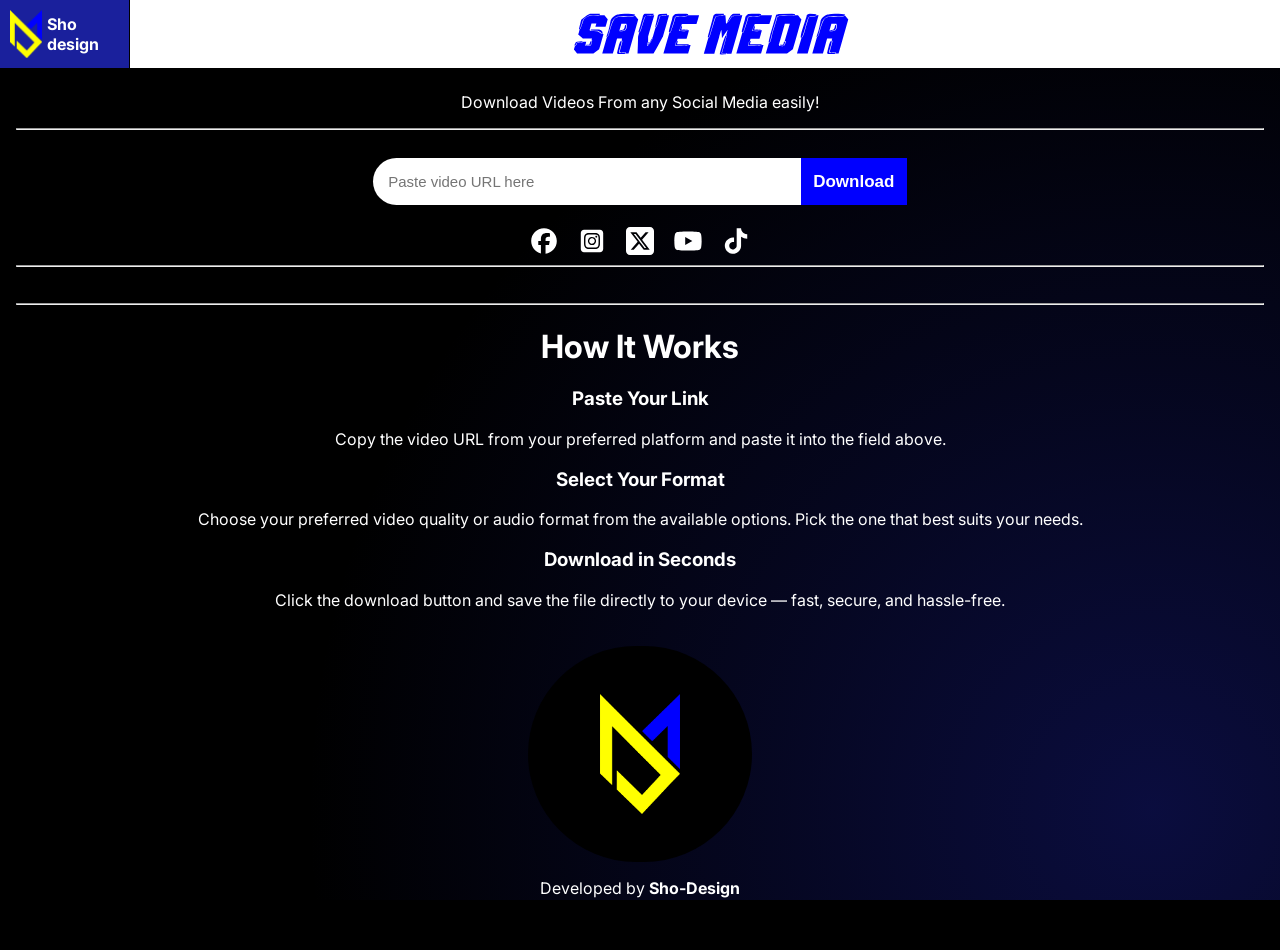
==== index.html @ a6fe6189 "arranged quality, change name" ====
<!DOCTYPE html>
<html lang="en">

<head>
    <meta charset="UTF-8">
    <meta name="viewport" content="width=device-width, initial-scale=1.0">
    <title>Save Media</title>
    <link type="image/png" rel="icon" href="images/cloud.svg">
    <link href="https://fonts.googleapis.com/css2?family=Inter:wght@300;400;500;600;700&display=swap" rel="stylesheet">
    <script defer src="https://cdn.jsdelivr.net/npm/gsap@3.14.1/dist/gsap.min.js"></script>
    <script defer src="animation.js"></script>
    <style>
        body {
            font-family: 'Inter', sans-serif;
            background-color: black;
            background: radial-gradient(circle at 90% 90%, rgba(26, 32, 156, 0.4) 0%, transparent 60%), #000000;
            background-attachment: fixed;
            margin: 0;
            color: white;
            min-height: 100vh;
        }

        header {
            display: flex;
            gap: 1px;
        }

        .logo-link {
            text-decoration: none;
            color: white;
        }

        .logo {
            width: 2em;
        }

        .logo-name {
            font-weight: bold;
        }

        .logo-section {
            display: flex;
            align-items: center;
            background-color: rgb(26, 32, 156);
            width: fit-content;
            padding: 10px;
            gap: 5px;
        }

        .name-section {
            display: flex;
            justify-content: center;
            align-items: center;
            width: 100%;
            background-color: white;
        }

        .main-section {
            text-align: center;
            margin: 1em;
        }

        .t1 {
            padding: 0.5em;
        }

        .input-section {
            width: 100%;
            display: flex;
            justify-content: center;
        }

        .input-wrapper {
            position: relative;
            display: flex;
            align-items: center;
        }

        .input {
            width: 25em;
            font-size: 15px;
            padding: 1em 2.5em 1em 1em;
            border-top-left-radius: 10em;
            border-bottom-left-radius: 10em;
            border: none;
        }

        .clear-btn {
            position: absolute;
            right: 0.6em;
            background: none;
            border: none;
            color: #888;
            font-size: 18px;
            cursor: pointer;
            line-height: 1;
            padding: 0 4px;
            display: none;
            transition: color 0.2s;
        }

        .clear-btn:hover {
            color: #333;
        }

        .download {
            font-weight: bold;
            background-color: blue;
            color: white;
            border: none;
            font-size: 17px;
            padding: 1%;
            cursor: pointer;
        }

        .download:active {
            background-color: rgb(255, 255, 255);
            color: black;
            border: 1px solid black;
        }

        .social-icons {
            display: flex;
            justify-content: center;
            gap: 1em;
        }

        .social-icons svg {
            width: 2em;
            height: 2em;
        }

        .found-video {
            width: 100%;
            text-align: left;
            box-shadow: 2px 2px 2px 2px rgba(0, 0, 0, 0.2);
            border-radius: 3em;

        }

        .video-info {
            width: 100%;
            display: flex;
            align-items: center;
            flex-wrap: wrap;
            gap: 1em;
            display: flex;
            justify-content: center;
        }

        .video-box {
            width: 100%;
            max-width: 25em;
            height: 15em;
            background-color: rgb(30, 30, 40);
            border-radius: 1em;
            overflow: hidden;
            display: flex;
            align-items: center;
            justify-content: center;
            border: 1px solid rgba(255,255,255,0.1);
            position: relative;
        }

        .video-details {
            width: 20em;
        }

        /* Dropdown Styles */
        .dropdown {
            position: relative;
            display: inline-block;
        }

        .dropdown-btn {
            background-color: #1a209c;
            color: white;
            padding: 10px 20px;
            font-size: 14px;
            border: none;
            cursor: pointer;
            border-radius: 8px;
            display: flex;
            align-items: center;
            gap: 10px;
            transition: background-color 0.3s, transform 0.2s;
            font-weight: 500;
            text-align: center;
        }

        .dropdown-btn:hover {
            background-color: #252dbd;
        }

        .dropdown-btn:active {
            transform: scale(0.98);
        }

        .dropdown-btn::after {
            content: '▼';
            font-size: 10px;
            margin-left: 5px;
        }

        .dropdown-content {
            display: none;
            position: absolute;
            background-color: rgba(26, 26, 26, 0.95);
            min-width: 160px;
            box-shadow: 0px 8px 16px 0px rgba(0, 0, 0, 0.5);
            z-index: 10;
            border-radius: 8px;
            overflow: hidden;
            margin-top: 5px;
            border: 1px solid #333;
            backdrop-filter: blur(10px);
        }

        .dropdown-content a {
            color: white;
            padding: 12px 16px;
            text-decoration: none;
            display: block;
            transition: background-color 0.2s;
            font-size: 14px;
        }

        .dropdown-content a:hover {
            background-color: #333;
        }

        .show {
            display: block;
            animation: fadeIn 0.2s ease-out;
        }

        @keyframes fadeIn {
            from {
                opacity: 0;
                transform: translateY(-10px);
            }

            to {
                opacity: 1;
                transform: translateY(0);
            }
        }

        .video-type {
            display: flex;
            gap: 1em;
            align-items: center;
            flex-wrap: wrap;
            margin-top: 1.5em;
            padding-bottom: 2em;
            justify-content: center;
        }

        .size {
            font-weight: bold;
            color: #aaa;
        }

        .main-download {
            width: 50%;
            padding: 1em;
            font-size: 20px;
            font-weight: 1000;
            color: white;
            background-color: blue;
            border: none;
            border-radius: 1em;
            cursor: pointer;
        }

        .main-download:active {
            background-color: white;
            color: black;
        }


        .main-videodownload {
            width: 100%;
            display: flex;
            justify-content: center;
        }

        .developer {
            width: 100%;
            display: flex;
            justify-content: center;
            flex-direction: column;
            align-items: center;
        }

        .footer-logo {
            width: 8em;
            padding: 3em;
            background-color: #000000;
            display: flex;
            justify-content: center;
            border-radius: 100em;
        }

        .footer-logo img {
            width: 5rem;

        }

        .video-box img {
            width: 100%;
            height: 100%;
            object-fit: cover;
            border-radius: 1em;
            display: block;
        }

        .thumb-placeholder {
            display: flex;
            flex-direction: column;
            align-items: center;
            justify-content: center;
            gap: 0.5em;
            color: #aaa;
            font-size: 14px;
            text-align: center;
            padding: 1em;
        }

        .thumb-placeholder svg {
            width: 3em;
            height: 3em;
            opacity: 0.4;
        }

        .format-badge {
            display: inline-block;
            background: rgba(26, 32, 156, 0.3);
            border: 1px solid rgba(26, 32, 156, 0.6);
            color: #8899ff;
            font-size: 11px;
            font-weight: 700;
            padding: 2px 6px;
            border-radius: 4px;
            margin-right: 4px;
            text-transform: uppercase;
            letter-spacing: 0.5px;
        }

        .size {
            font-weight: bold;
            color: #aaa;
            background: rgba(255,255,255,0.05);
            border: 1px solid rgba(255,255,255,0.1);
            border-radius: 8px;
            padding: 8px 14px;
            font-size: 14px;
        }

        .video-status-error {
            color: #ff4d4d;
        }

        .video-status-loading {
            color: #aaa;
            animation: pulse 1.2s infinite;
        }

        @keyframes pulse {

            0%,
            100% {
                opacity: 1;
            }

            50% {
                opacity: 0.4;
            }
        }

        @media (max-width: 400px) {
            .logo-link {
                display: none;
            }

            .hero-text {
                width: 90%;
                height: auto;
            }

            .input-section {
                flex-direction: column;
                align-items: center;
                gap: 10px;
            }

            .input {
                width: 80%;
                border-radius: 10em;
            }

            .download {
                border-radius: 10em;
                padding: 10px 20px;
                width: fit-content;
            }

        }
    </style>
</head>

<body>

    <header>
        <a target="_blank" class="logo-link" href="https://michealshodipo56.github.io/home/">
            <div class="logo-section">
                <img class="logo" src="images/logo.webp" alt="logo" referrerpolicy="no-referrer">
                <div class="logo-name">Sho design</div>
            </div>
        </a>

        <div class="name-section">
            <?xml version="1.0" encoding="utf-8"?>
            <svg class="hero-text" width="290px" height="60px" viewBox="0 0 766 170" version="1.1"
                xmlns:xlink="http://www.w3.org/1999/xlink" xmlns="http://www.w3.org/2000/svg">
                <g id="SAVE-MEDIA" fill="#0000FF">
                    <path
                        d="M43.18 36.04Q55.93 27.88 57.12 27.88L85 27.88Q85.17 28.2333 84.83 29.4671Q84.49 30.7009 84.15 31.4048Q84.4047 31.5372 84.4209 31.6941Q84.4479 31.9561 83.81 32.2867Q82.79 32.64 82.195 32.64L81.09 32.64Q75.31 32.3 69.445 32.3Q63.58 32.3 57.46 32.64Q56.61 32.64 55.675 32.725Q54.74 32.81 53.55 33.32Q48.62 35.53 43.86 38.93Q42.16 40.29 40.46 41.735Q38.76 43.18 37.74 44.88Q36.89 46.07 36.805 46.92Q36.72 47.77 36.21 48.79Q34.51 54.23 32.725 59.585Q30.94 64.94 28.9 70.55Q27.88 71.23 27.03 71.23Q26.526 71.23 26.3125 70.981Q26.094 70.726 26.18 70.21Q26.18 68.68 27.03 65.79Q28.22 60.86 29.495 55.675Q30.77 50.49 32.13 45.39Q32.13 45.05 32.555 44.71Q32.98 44.37 33.15 44.03Q35.02 42.33 36.805 40.8Q38.59 39.27 40.46 38.08L43.18 36.04ZM212.67 27.88Q211.65 27.88 210.8 28.56Q210.12 28.9 209.1 30.26Q208.08 31.62 207.91 31.96Q207.06 33.49 206.89 34.51Q206.72 35.53 206.55 36.72Q205.19 41.65 203.49 47.515Q201.79 53.38 200.43 58.48Q198.9 63.58 197.455 68.51Q196.01 73.44 194.48 78.54Q194.48 78.88 194.565 79.135Q194.65 79.39 194.82 79.73Q194.99 79.9 195.67 79.815Q196.35 79.73 197.2 79.05Q198.05 78.37 198.305 77.775Q198.56 77.18 198.9 76.5Q200.09 73.61 200.94 70.55Q202.64 65.45 204.17 60.605Q205.7 55.76 207.74 49.13L209.185 44.795Q209.95 42.5 210.8 40.46Q211.14 39.61 211.48 38.845Q211.82 38.08 212.16 37.4Q213.01 36.04 214.285 35.105Q215.56 34.17 217.09 33.83Q218.11 33.15 220.405 33.065Q222.7 32.98 224.06 32.98Q228.31 32.81 232.22 32.98Q233.58 32.98 235.11 31.96Q236.3 31.11 236.98 29.665Q237.66 28.22 237.49 27.88L212.67 27.88ZM274.89 27.88Q257.38 27.88 255.34 28.05Q254.15 28.05 251.685 30.09Q249.22 32.13 249.05 34Q247.52 40.97 245.65 48.79Q243.78 56.61 242.25 63.58Q242.08 65.28 243.27 65.79Q243.95 65.11 244.29 64.09Q245.31 61.88 246.245 59.585Q247.18 57.29 247.86 55.25Q250.24 48.96 251.685 44.37Q253.13 39.78 254.32 35.19Q254.66 34.34 255.17 34.17Q256.19 33.66 257.465 33.235Q258.74 32.81 259.93 32.47Q261.63 32.13 263.16 32.045Q264.69 31.96 266.56 32.3L272.68 32.3Q272.85 32.13 273.445 31.705Q274.04 31.28 274.72 30.94Q276.42 29.24 275.995 28.73Q275.57 28.22 274.89 27.88ZM300.05 28.39Q304.3 27.88 308.125 27.88L329.8 27.88Q335.149 28.443 335.486 30.0549Q335.556 30.3898 335.41 30.77Q334.73 31.45 333.37 32.64Q330.82 33.66 328.78 34Q325.04 34.34 321.895 34.34Q318.75 34.34 315.35 34.51Q313.31 34.51 311.1 34.425Q308.89 34.34 307.02 34.17Q306 34.17 304.98 34.085Q303.96 34 302.26 34.34Q301.58 34.51 300.39 35.275Q299.2 36.04 298.69 36.89Q297.84 37.91 297.5 38.93Q297.16 39.95 297.16 40.8Q296.82 42.16 296.395 43.265Q295.97 44.37 295.8 45.73Q293.59 52.7 291.465 59.755Q289.34 66.81 286.96 73.78Q286.28 75.48 285.77 76.925Q285.26 78.37 284.58 79.9Q284.41 80.58 283.56 81.09Q282.88 81.26 282.54 81.09Q282.2 80.92 282.03 80.75Q281.01 80.07 280.755 78.795Q280.5 77.52 280.84 75.99Q281.35 73.61 281.86 71.485Q282.37 69.36 283.05 67.15Q284.24 62.39 285.6 57.63L288.32 48.11Q289.17 45.39 289.595 42.925Q290.02 40.46 290.7 37.91Q291.04 37.06 291.465 36.125Q291.89 35.19 292.4 34.17Q293.25 32.81 294.61 31.79Q295.29 31.28 296.82 30.005Q298.35 28.73 298.86 28.56L300.05 28.39ZM414.545 27.965Q413.44 28.05 411.91 28.39Q411.23 28.5653 410.04 29.6252Q408.85 30.685 408.51 31.2136Q406.81 32.6267 406.64 33.83Q403.75 45.05 400.775 56.015Q397.8 66.98 394.74 78.37Q393.72 81.94 392.87 85.17Q392.02 88.4 391.34 91.63Q391.17 92.48 391 93.415Q390.83 94.35 391.51 94.69Q392.19 94.69 394.23 93.67Q394.91 93.33 395.08 92.99Q395.42 91.97 395.42 91.375Q395.42 90.78 395.93 90.1Q399.16 78.71 402.56 67.49Q405.96 56.27 409.19 44.88Q409.87 43.01 410.55 41.055Q411.23 39.1 411.91 37.23Q412.08 36.21 413.78 35.19Q414.8 34.68 415.65 34.425Q416.5 34.17 417.69 33.83Q420.75 33.15 423.215 33.065Q425.68 32.98 428.23 32.98Q429.93 32.8047 431.46 32.8923Q432.99 32.98 434.69 32.4514Q435.2 31.5695 436.05 30.1591Q436.9 28.7486 436.9 28.22Q436.9 28.1281 436.857 28.0673Q436.739 27.903 436.305 27.965Q435.71 28.05 435.54 27.88L416.67 27.88Q415.65 27.88 414.545 27.965ZM458.83 30.1551Q457.13 31.7289 455.77 33.3041Q454.92 34.85 454.155 36.38Q453.39 37.91 452.2 39.27Q450.67 41.99 449.395 44.285Q448.12 46.58 447.1 48.79Q446.93 49.47 446.76 49.98Q446.59 50.49 446.25 51L446.76 51Q447.61 50.49 448.715 49.47Q449.82 48.45 450.5 47.26Q452.71 44.03 454.92 40.63Q457.13 37.23 459 33.83Q462.06 33.49 464.695 33.32Q467.33 33.15 470.05 32.98Q471.75 32.98 473.45 33.065Q475.15 33.15 477.02 32.98L478.55 32.98Q479.23 32.98 480.25 32.6294Q480.93 32.1008 481.525 31.5735Q482.12 31.0463 482.29 30.693Q482.63 29.8138 482.715 28.8469Q482.771 28.2109 482.496 27.9932Q482.353 27.88 482.12 27.88L464.44 27.88Q460.53 28.5813 458.83 30.1551ZM506.6 28.39Q510.85 27.88 514.675 27.88L536.35 27.88Q541.699 28.443 542.036 30.0549Q542.106 30.3898 541.96 30.77Q541.28 31.45 539.92 32.64Q537.37 33.66 535.33 34Q531.59 34.34 528.445 34.34Q525.3 34.34 521.9 34.51Q519.86 34.51 517.65 34.425Q515.44 34.34 513.57 34.17Q512.55 34.17 511.53 34.085Q510.51 34 508.81 34.34Q508.13 34.51 506.94 35.275Q505.75 36.04 505.24 36.89Q504.39 37.91 504.05 38.93Q503.71 39.95 503.71 40.8Q503.37 42.16 502.945 43.265Q502.52 44.37 502.35 45.73Q500.14 52.7 498.015 59.755Q495.89 66.81 493.51 73.78Q492.83 75.48 492.32 76.925Q491.81 78.37 491.13 79.9Q490.96 80.58 490.11 81.09Q489.43 81.26 489.09 81.09Q488.75 80.92 488.58 80.75Q487.56 80.07 487.305 78.795Q487.05 77.52 487.39 75.99Q487.9 73.61 488.41 71.485Q488.92 69.36 489.6 67.15Q490.79 62.39 492.15 57.63L494.87 48.11Q495.72 45.39 496.145 42.925Q496.57 40.46 497.25 37.91Q497.59 37.06 498.015 36.125Q498.44 35.19 498.95 34.17Q499.8 32.81 501.16 31.79Q501.84 31.28 503.37 30.005Q504.9 28.73 505.41 28.56L506.6 28.39ZM589.56 28.73Q588.54 29.58 587.35 29.75Q586.84 29.75 585.99 30.005Q585.14 30.26 584.63 31.11Q583.95 32.47 583.695 33.405Q583.44 34.34 583.27 35.36Q580.04 45.39 577.235 55.08Q574.43 64.77 571.37 74.8Q570.69 77.18 570.095 79.135Q569.5 81.09 568.99 83.13Q567.63 88.91 566.1 94.69Q564.57 100.47 563.55 105.91Q563.55 106.76 563.38 107.78Q563.21 108.8 564.06 109.31Q564.57 109.65 565.42 108.97Q566.44 108.12 566.78 107.1Q567.12 106.08 567.29 105.4Q570.01 96.39 571.88 87.04Q572.56 85.51 572.815 84.15Q573.07 82.79 573.24 81.26Q576.3 71.4 579.36 61.71Q582.42 52.02 585.14 42.33Q585.31 41.31 585.735 40.12Q586.16 38.93 586.16 37.74Q585.99 37.23 586.925 36.295Q587.86 35.36 588.88 34.85Q591.43 33.49 593.13 33.32Q594.83 33.15 596.7 32.98Q602.14 32.81 607.665 32.895Q613.19 32.98 618.29 33.15L626.365 33.15Q630.53 33.15 635.29 32.64Q635.63 32.64 636.31 32.555Q636.99 32.47 637.67 32.13Q638.18 30.77 637.84 29.325Q637.5 27.88 629.34 27.88Q590.58 27.88 589.56 28.73ZM680.34 27.88Q684.93 28.05 691.73 28.305Q698.53 28.56 698.53 29.41Q698.53 30.26 698.7 31.11Q698.19 31.96 697.425 32.64Q696.66 33.32 695.64 34Q694.79 34.51 694.365 34.51Q693.94 34.51 693.26 34.68Q690.2 35.02 687.65 34.765Q685.1 34.51 682.38 34.68Q681.19 34.85 680.425 35.02Q679.66 35.19 678.64 35.87Q677.11 36.55 676.26 37.91Q675.92 38.76 675.495 39.61L674.73 41.14Q673.88 43.52 672.945 46.495Q672.01 49.47 671.16 51.85Q669.12 58.65 667.25 65.62Q665.38 72.59 663.34 79.56Q662.32 82.28 661.555 84.915Q660.79 87.55 659.26 90.78Q658.58 92.65 657.05 94.86Q655.86 95.88 655.35 95.71Q654.84 95.54 654.585 95.115Q654.33 94.69 654.16 94.18Q654.16 92.48 654.5 90.27L655.18 85.85Q656.03 81.43 657.475 76.585Q658.92 71.74 660.62 66.81Q663 59.33 665.635 51.17Q668.27 43.01 670.65 35.7Q670.82 34.85 670.735 34.425Q670.65 34 670.99 33.15Q671.16 32.64 671.84 31.45Q672.52 30.26 673.54 29.58Q674.22 29.07 674.9 28.9L676.26 28.56L680.34 27.88ZM145.35 28.22Q150.11 28.05 155.465 27.965Q160.82 27.88 166.005 27.965Q171.19 28.05 175.015 28.305Q178.84 28.56 180.2 28.9Q181.56 29.07 182.665 29.325Q183.77 29.58 184.28 30.26Q184.487 30.415 184.521 30.6015Q184.598 31.0284 183.77 31.62Q182.75 32.47 181.56 33.32Q180.37 34.17 179.01 34.51Q177.14 34.85 175.865 34.765Q174.59 34.68 172.89 35.02Q167.45 35.36 162.605 35.275Q157.76 35.19 152.83 35.02Q149.6 35.02 146.54 34.85Q143.48 34.68 139.4 35.36Q137.36 35.7 135.15 36.465Q132.94 37.23 130.39 38.42Q126.48 40.97 124.1 44.2Q121.89 46.75 120.955 49.13Q120.02 51.51 119.17 53.72Q117.98 56.44 116.96 59.33Q115.94 62.22 115.26 64.6Q113.9 69.36 112.625 73.95Q111.35 78.54 109.99 83.47Q109.99 85 109.225 86.87Q108.46 88.74 106.93 90.78Q106.76 91.29 106.335 92.055Q105.91 92.82 105.06 93.5Q104.55 93.755 104.423 93.6275Q104.38 93.585 104.38 93.5Q103.87 92.99 104.125 92.31Q104.38 91.63 104.38 90.95Q105.4 86.19 107.355 81.175Q109.31 76.16 110.33 71.23Q111.86 65.62 112.965 60.265Q114.07 54.91 115.09 49.64Q115.43 47.77 115.855 46.07Q116.28 44.37 117.64 42.33L118.66 40.97L119.68 39.61Q123.59 35.87 127.5 33.32Q131.07 31.11 135.15 29.92Q137.7 29.07 140.25 28.73Q142.8 28.39 145.35 28.22ZM750.635 27.965Q745.28 28.05 740.52 28.22Q737.97 28.39 735.42 28.73Q732.87 29.07 730.32 29.92Q726.24 31.11 722.67 33.32Q718.76 35.87 714.85 39.61L713.83 40.97L712.81 42.33Q711.45 44.37 711.025 46.07Q710.6 47.77 710.26 49.64Q709.24 54.91 708.135 60.265Q707.03 65.62 705.5 71.23Q704.48 76.16 702.525 81.175Q700.57 86.19 699.55 90.95Q699.55 91.63 699.295 92.31Q699.04 92.99 699.55 93.5Q699.55 93.585 699.592 93.6275Q699.72 93.755 700.23 93.5Q701.08 92.82 701.505 92.055Q701.93 91.29 702.1 90.78Q703.63 88.74 704.395 86.87Q705.16 85 705.16 83.47Q706.52 78.54 707.795 73.95Q709.07 69.36 710.43 64.6Q711.11 62.22 712.13 59.33Q713.15 56.44 714.34 53.72Q715.19 51.51 716.125 49.13Q717.06 46.75 719.27 44.2Q721.65 40.97 725.56 38.42Q728.11 37.23 730.32 36.465Q732.53 35.7 734.57 35.36Q738.65 34.68 741.71 34.85Q744.77 35.02 748 35.02Q752.93 35.19 757.775 35.275Q762.62 35.36 768.06 35.02Q769.76 34.68 771.035 34.765Q772.31 34.85 774.18 34.51Q775.54 34.17 776.73 33.32Q777.92 32.47 778.94 31.62Q779.768 31.0284 779.691 30.6015Q779.657 30.415 779.45 30.26Q778.94 29.58 777.835 29.325Q776.73 29.07 775.37 28.9Q774.01 28.56 770.185 28.305Q766.36 28.05 761.175 27.965Q755.99 27.88 750.635 27.965ZM230.52 61.88Q234.94 46.41 239.19 31.96L236.3 31.96Q234.6 33.49 230.52 33.83L222.36 33.83Q221.68 33.83 220.235 33.915Q218.79 34 217.09 34.34Q215.73 34.85 214.54 35.87Q213.35 36.89 213.18 37.74Q212.16 39.61 211.65 41.225Q211.14 42.84 210.46 44.71Q208.76 49.81 207.06 55.59Q205.36 61.37 203.66 66.47Q202.81 68.68 202.215 70.975Q201.62 73.27 200.43 75.82Q200.09 76.84 199.24 78.03Q198.39 79.22 196.86 80.24L195.16 86.02Q194.31 88.91 193.63 91.63L193.29 92.82Q193.12 104.55 192.78 116.28Q192.44 128.01 191.76 140.42Q191.76 140.59 191.93 140.59L237.15 140.59Q244.29 128.52 250.495 116.96Q256.7 105.4 262.99 93.67Q263.84 92.82 263.67 92.48Q267.92 77.52 272.51 62.05Q277.1 46.58 281.18 31.96L274.72 31.96Q273.19 32.98 271.66 33.66Q267.58 33.49 263.84 33.32Q262.31 33.32 260.27 33.49Q258.23 33.66 256.02 34.51Q253.81 40.97 251.6 47.855Q249.39 54.74 246.67 61.37Q246.33 62.22 245.905 63.07Q245.48 63.92 245.14 64.77Q244.63 66.13 242.93 66.81Q240.89 73.27 239.105 79.56Q237.32 85.85 235.28 92.65Q234.77 93.84 234.09 94.945Q233.41 96.05 232.56 97.41Q233.957 96.6479 234.216 96.9297Q234.303 97.0251 234.26 97.24Q234.77 97.58 234.26 98.43Q233.75 99.28 233.58 99.96Q230.69 105.4 226.95 111.18Q225.93 112.54 224.825 114.07Q223.72 115.6 222.53 116.79Q222.02 117.47 221.425 117.895Q220.83 118.32 220.32 118.66Q219.64 119 219.3 118.575Q218.96 118.15 218.79 117.81Q218.62 116.28 218.96 114.665Q219.3 113.05 219.47 111.35Q220.15 109.48 221.51 107.44Q221.85 103.53 221.85 99.62L221.85 91.97Q226.1 77.35 230.52 61.88ZM651.355 38.25Q648.89 35.36 646.51 32.13L638.69 31.96Q637.5 33.15 636.395 33.405Q635.29 33.66 634.27 33.83Q629.68 34.17 625.345 34.255Q621.01 34.34 616.76 34.34Q611.49 34.17 606.56 34Q601.63 33.83 596.36 34Q595 34.17 593.555 34.255Q592.11 34.34 590.07 35.19Q588.71 35.53 587.86 36.55Q587.52 37.06 587.605 37.315Q587.69 37.57 587.52 37.91Q587.35 39.44 586.925 40.885Q586.5 42.33 586.16 43.69Q583.78 51.34 581.57 58.735Q579.36 66.13 576.81 73.78Q576.13 76.16 575.365 78.54Q574.6 80.92 574.09 83.13Q573.24 87.38 572.22 91.885Q571.2 96.39 569.84 100.98Q569.33 102.51 568.905 103.955Q568.48 105.4 567.97 106.93Q567.63 107.95 566.525 109.055Q565.42 110.16 563.89 110.5Q561.68 118.32 559.555 125.545Q557.43 132.77 555.22 140.59Q600.27 140.59 615.4 140.42L631.89 128.35Q638.01 107.44 643.79 86.785Q649.57 66.13 655.69 45.05L656.2 44.03Q653.82 41.14 651.355 38.25ZM85.17 32.13L98.09 32.13Q100.3 35.1741 102.595 37.8794Q104.89 40.5848 107.44 43.4616Q105.74 48.8723 104.21 54.1994Q102.68 59.5266 101.32 64.6Q94.01 64.6 86.785 64.685Q79.56 64.77 72.42 64.6Q73.1 62.39 73.695 60.18Q74.29 57.97 75.14 55.76Q75.038 55.76 75.0278 55.7294Q75.021 55.709 75.055 55.675Q75.0746 55.6554 75.0716 55.6403Q75.0615 55.59 74.8 55.59L61.37 55.59Q60.18 60.18 58.905 64.685Q57.63 69.19 56.1 73.95L57.29 73.95Q56.78 74.63 56.61 74.97Q56.2894 75.5043 56.439 75.8035Q56.5274 75.9803 56.78 76.075Q57.46 76.33 58.14 76.33Q62.73 76.67 67.49 76.755Q72.25 76.84 76.84 77.01Q77.69 77.01 78.03 77.18Q80.24 78.71 82.875 80.24Q85.51 81.77 88.06 83.3Q88.57 83.64 89.42 83.64Q90.27 83.64 91.8 82.79Q92.65 83.64 93.585 84.405Q94.52 85.17 95.37 86.02L95.2 86.19Q91.97 96.9 89.08 107.44Q86.19 117.98 82.96 128.52L66.81 140.59L20.57 140.59Q18.36 137.53 16.235 134.725Q14.11 131.92 11.56 128.86Q11.56 128.69 11.73 128.52Q11.9 128.35 11.73 128.18Q12.41 126.14 13.005 123.93Q13.6 121.72 14.28 119.51Q15.47 119 16.575 117.98Q17.68 116.96 18.02 116.28Q19.04 114.75 19.04 113.73Q19.04 112.71 19.72 111.35Q20.06 110.84 20.74 110.67Q21.42 110.5 22.1 110.16Q26.01 109.14 29.24 109.31Q32.47 109.48 36.55 108.29Q37.91 107.61 38.25 107.27L46.41 107.27Q45.9 109.48 45.305 111.86Q44.71 114.24 44.03 116.45L44.71 116.45Q43.69 117.47 43.69 117.98Q43.69 118.49 44.54 118.49Q46.75 118.83 49.13 118.915Q51.51 119 54.06 118.83Q54.91 118.83 56.015 118.66Q57.12 118.49 58.31 117.98Q59.84 116.96 60.18 115.94Q60.69 114.24 61.03 112.37Q61.54 110.16 62.22 107.865Q62.9 105.57 63.58 103.36Q62.22 103.36 61.37 103.53L62.05 100.81Q62.39 99.45 62.9 98.09L37.91 98.09Q37.57 98.09 37.315 98.175Q37.145 98.2317 37.0883 98.175Q37.06 98.1467 37.06 98.09L23.8 86.2219L23.8 86.0519Q24.99 82.4925 26.01 79.0155Q27.03 75.5384 28.05 71.8091Q29.07 71.4717 30.43 70.4544Q32.3 64.3503 34.425 58.4149Q36.55 52.4795 38.25 46.5455Q38.76 44.3434 41.65 41.7987Q44.2 39.5941 47.09 37.8144Q49.98 36.0347 52.87 34.6773Q53.72 34 54.4 34Q55.08 34 55.76 33.83Q61.88 33.49 67.745 33.575Q73.61 33.66 79.56 33.83L81.26 33.83Q82.11 33.83 83.13 33.5219Q83.98 33.3651 85.17 32.13ZM329.29 34.85Q330.65 34.51 332.095 33.83Q333.54 33.15 335.07 32.13L366.35 32.13Q364.48 38.59 362.61 44.625Q360.74 50.66 358.87 56.78L317.39 56.78Q316.88 58.31 316.625 59.67Q316.37 61.03 315.86 62.56Q315.18 62.9 314.5 63.495Q313.82 64.09 313.82 64.43Q313.14 66.47 312.46 68.425Q311.78 70.38 310.76 72.59Q310.59 73.44 310.25 74.545Q309.91 75.65 310.25 76.33Q310.93 76.84 312.205 76.755Q313.48 76.67 314.67 76.84Q318.07 76.84 321.385 76.925Q324.7 77.01 328.78 76.33Q329.8 76.33 330.99 75.99Q332.18 75.65 333.37 74.63L337.62 74.63Q336.09 80.41 334.39 86.36Q332.69 92.31 330.82 98.43L305.49 98.43Q304.98 100.13 304.64 101.575Q304.3 103.02 303.79 104.72Q303.11 105.23 302.6 105.655Q302.09 106.08 301.75 106.25Q301.41 107.1 300.985 107.95Q300.56 108.8 300.39 109.48Q299.54 111.86 299.285 113.645Q299.03 115.43 299.03 117.13Q299.2 117.64 299.54 118.065Q299.88 118.49 300.56 118.66Q301.75 118.83 303.11 118.83L305.66 118.83Q310.59 118.83 315.52 118.66Q320.45 118.49 325.38 118.49Q327.42 118.49 329.12 118.66Q330.82 118.83 332.86 118.49Q335.07 118.49 337.62 116.28L342.21 116.28Q340.51 122.06 338.725 128.265Q336.94 134.47 335.24 140.59L265.2 140.59L281.86 82.28Q283.05 82.28 284.41 81.6Q285.43 80.58 285.94 79.39Q286.62 78.37 286.875 77.35Q287.13 76.33 287.47 75.14Q289.51 69.87 291.21 64.685Q292.91 59.5 294.44 54.23Q296.65 47.26 298.52 40.8Q298.69 39.95 298.86 39.015Q299.03 38.08 299.71 36.89Q300.39 35.7 301.92 35.36Q302.94 35.19 303.875 35.19L305.83 35.19Q308.21 35.36 310.42 35.53Q312.63 35.7 315.01 35.7Q318.75 35.53 322.15 35.53Q325.55 35.53 329.29 34.85ZM441.745 43.095Q441.32 37.57 440.64 32.13L436.22 32.13Q435.03 32.98 434.35 33.32Q433.33 34 432.14 34Q428.57 34.34 425.17 34.255Q421.77 34.17 417.69 34.85Q416.67 35.02 415.905 35.105Q415.14 35.19 414.29 35.87Q413.61 36.21 413.1 37.23Q411.74 41.48 410.465 45.56Q409.19 49.64 408 53.72Q405.11 63.41 402.135 73.015Q399.16 82.62 396.44 92.14Q396.44 93.16 395.25 93.925Q394.06 94.69 392.87 95.2Q389.47 106.59 386.155 117.98Q382.84 129.37 379.61 140.76L409.36 140.76Q412.59 129.37 415.99 117.895Q419.39 106.42 422.79 94.86Q423.98 89.76 425.595 84.49Q427.21 79.22 428.57 74.12Q429.42 74.12 429.59 74.29Q429.93 79.9 430.355 85.51Q430.78 91.12 431.12 97.07Q431.8 95.71 432.48 94.775Q433.16 93.84 433.84 92.82Q436.39 88.06 439.62 83.385Q442.85 78.71 446.08 74.12L447.1 74.12Q445.91 77.86 444.975 81.345Q444.04 84.83 443.19 88.06Q443.36 88.4 443.955 88.4Q444.55 88.4 444.55 89.08Q444.89 89.42 444.72 89.93Q444.55 90.44 444.38 90.78Q441.32 102.68 437.835 114.835Q434.35 126.99 431.12 139.06Q433.67 138.72 435.795 138.72Q437.92 138.72 440.13 138.55Q441.49 138.55 442.51 138.635Q443.53 138.72 444.21 138.89Q444.72 139.4 444.38 140.76L457.81 140.76Q465.8 113.22 473.535 86.105Q481.27 58.99 488.75 32.13L481.95 32.13Q481.44 32.81 480.505 33.32Q479.57 33.83 478.55 34Q477.36 34.34 475.915 34.34Q474.47 34.34 473.45 34.17Q470.05 33.83 466.565 34.255Q463.08 34.68 459.68 34.85Q458.49 36.89 457.13 39.1Q455.26 41.99 453.475 44.625Q451.69 47.26 449.31 50.32Q447.95 51.51 445.74 52.53Q444.89 53.72 444.295 54.655Q443.7 55.59 442.85 56.78Q442.68 56.27 442.595 55.59Q442.51 54.91 442.34 54.23Q442.17 48.62 441.745 43.095ZM535.84 34.85Q537.2 34.51 538.645 33.83Q540.09 33.15 541.62 32.13L572.9 32.13Q571.03 38.59 569.16 44.625Q567.29 50.66 565.42 56.78L523.94 56.78Q523.43 58.31 523.175 59.67Q522.92 61.03 522.41 62.56Q521.73 62.9 521.05 63.495Q520.37 64.09 520.37 64.43Q519.69 66.47 519.01 68.425Q518.33 70.38 517.31 72.59Q517.14 73.44 516.8 74.545Q516.46 75.65 516.8 76.33Q517.48 76.84 518.755 76.755Q520.03 76.67 521.22 76.84Q524.62 76.84 527.935 76.925Q531.25 77.01 535.33 76.33Q536.35 76.33 537.54 75.99Q538.73 75.65 539.92 74.63L544.17 74.63Q542.64 80.41 540.94 86.36Q539.24 92.31 537.37 98.43L512.04 98.43Q511.53 100.13 511.19 101.575Q510.85 103.02 510.34 104.72Q509.66 105.23 509.15 105.655Q508.64 106.08 508.3 106.25Q507.96 107.1 507.535 107.95Q507.11 108.8 506.94 109.48Q506.09 111.86 505.835 113.645Q505.58 115.43 505.58 117.13Q505.75 117.64 506.09 118.065Q506.43 118.49 507.11 118.66Q508.3 118.83 509.66 118.83L512.21 118.83Q517.14 118.83 522.07 118.66Q527 118.49 531.93 118.49Q533.97 118.49 535.67 118.66Q537.37 118.83 539.41 118.49Q541.62 118.49 544.17 116.28L548.76 116.28Q547.06 122.06 545.275 128.265Q543.49 134.47 541.79 140.59L471.75 140.59L488.41 82.28Q489.6 82.28 490.96 81.6Q491.98 80.58 492.49 79.39Q493.17 78.37 493.425 77.35Q493.68 76.33 494.02 75.14Q496.06 69.87 497.76 64.685Q499.46 59.5 500.99 54.23Q503.2 47.26 505.07 40.8Q505.24 39.95 505.41 39.015Q505.58 38.08 506.26 36.89Q506.94 35.7 508.47 35.36Q509.49 35.19 510.425 35.19L512.38 35.19Q514.76 35.36 516.97 35.53Q519.18 35.7 521.56 35.7Q525.3 35.53 528.7 35.53Q532.1 35.53 535.84 34.85ZM704.82 32.13Q696.83 60.01 689.18 86.615Q681.53 113.22 673.88 140.59L643.62 140.59Q646.68 129.54 649.91 118.49L656.37 96.39Q657.73 95.54 658.495 94.52Q659.26 93.5 659.77 92.48Q661.13 89.93 661.98 87.72Q662.83 85.51 663.51 83.3Q664.02 81.77 664.445 80.41Q664.87 79.05 665.38 77.52Q667.42 70.04 669.375 62.9Q671.33 55.76 674.22 47.26Q674.9 44.88 675.495 42.84Q676.09 40.8 677.28 38.42Q677.62 37.57 678.47 36.72Q679.49 36.21 680.085 36.125Q680.68 36.04 681.7 36.04Q684.59 35.7 686.885 35.955Q689.18 36.21 691.9 36.04Q692.75 36.04 693.6 35.87Q694.45 35.7 695.47 35.02Q696.66 34.34 697.595 33.66Q698.53 32.98 699.38 32.13L704.82 32.13ZM179.86 35.36Q180.88 34.85 182.155 34L184.45 32.47Q186.83 35.19 189.125 37.995Q191.42 40.8 193.63 43.35Q193.8 43.69 193.545 44.115Q193.29 44.54 193.29 45.05L180.03 91.97Q173.4 115.43 166.26 140.59L158.27 140.59Q159.63 139.23 159.46 138.21Q159.29 137.19 158.1 137.19Q156.23 137.19 153.935 137.53Q151.64 137.87 149.77 137.7Q147.9 137.7 145.86 137.785Q143.82 137.87 142.8 137.02Q142.29 136.68 141.95 136.425Q141.61 136.17 141.61 135.49Q141.61 134.64 141.78 133.705Q141.95 132.77 142.29 131.41Q143.48 126.48 145.18 120.7Q146.88 114.92 148.07 109.99Q148.41 108.8 148.58 107.695Q148.75 106.59 148.75 105.4Q148.75 104.72 148.325 104.125Q147.9 103.53 146.37 103.7Q147.56 100.47 148.24 97.58L134.13 97.58L133.62 98.43Q130.73 108.8 127.84 119.51Q124.95 130.22 121.89 140.59L91.8 140.59Q94.86 129.37 98.26 117.555Q101.66 105.74 104.89 94.52Q106.08 93.67 106.845 92.82Q107.61 91.97 108.29 90.95Q109.82 88.4 110.585 85.935Q111.35 83.47 112.03 80.92Q113.22 75.82 114.75 70.635Q116.28 65.45 118.15 60.18Q118.83 57.8 119.935 55.25Q121.04 52.7 122.06 50.32Q123.08 48.28 124.1 46.155Q125.12 44.03 127.16 41.99Q129.37 39.78 132.005 38.59Q134.64 37.4 136.85 37.06Q141.27 36.04 144.755 36.21Q148.24 36.38 151.64 36.55Q156.06 36.72 160.82 36.72Q165.58 36.72 170.85 36.38Q171.87 36.38 172.89 36.21Q173.91 36.04 175.1 36.04Q176.12 36.04 177.31 35.955Q178.5 35.87 179.86 35.36ZM777.325 34Q776.05 34.85 775.03 35.36Q773.67 35.87 772.48 35.955Q771.29 36.04 770.27 36.04Q769.08 36.04 768.06 36.21Q767.04 36.38 766.02 36.38Q760.75 36.72 755.99 36.72Q751.23 36.72 746.81 36.55Q743.41 36.38 739.925 36.21Q736.44 36.04 732.02 37.06Q729.81 37.4 727.175 38.59Q724.54 39.78 722.33 41.99Q720.29 44.03 719.27 46.155Q718.25 48.28 717.23 50.32Q716.21 52.7 715.105 55.25Q714 57.8 713.32 60.18Q711.45 65.45 709.92 70.635Q708.39 75.82 707.2 80.92Q706.52 83.47 705.755 85.935Q704.99 88.4 703.46 90.95Q702.78 91.97 702.015 92.82Q701.25 93.67 700.06 94.52Q696.83 105.74 693.43 117.555Q690.03 129.37 686.97 140.59L717.06 140.59Q720.12 130.22 723.01 119.51Q725.9 108.8 728.79 98.43L729.3 97.58L743.41 97.58Q742.73 100.47 741.54 103.7Q743.07 103.53 743.495 104.125Q743.92 104.72 743.92 105.4Q743.92 106.59 743.75 107.695Q743.58 108.8 743.24 109.99Q742.05 114.92 740.35 120.7Q738.65 126.48 737.46 131.41Q737.12 132.77 736.95 133.705Q736.78 134.64 736.78 135.49Q736.78 136.17 737.12 136.425Q737.46 136.68 737.97 137.02Q738.99 137.87 741.03 137.785Q743.07 137.7 744.94 137.7Q746.81 137.87 749.105 137.53Q751.4 137.19 753.27 137.19Q754.46 137.19 754.63 138.21Q754.8 139.23 753.44 140.59L761.43 140.59Q768.57 115.43 775.2 91.97L788.46 45.05Q788.46 44.54 788.715 44.115Q788.97 43.69 788.8 43.35Q786.59 40.8 784.295 37.995Q782 35.19 779.62 32.47L777.325 34ZM140.93 73.44L142.12 73.44Q141.27 74.29 141.015 74.885Q140.76 75.48 140.59 75.99Q140.59 76.84 141.44 77.18Q142.29 77.52 143.48 77.435Q144.67 77.35 146.03 77.18Q148.24 76.84 150.45 76.415Q152.66 75.99 154.87 75.14Q156.06 74.97 157.08 74.12Q158.1 73.27 158.44 72.76Q159.46 71.4 159.97 70.04Q160.48 68.68 160.82 67.66Q161.33 65.11 161.67 62.985Q162.01 60.86 161.67 58.99Q161.67 58.31 161.16 57.885Q160.65 57.46 159.63 57.8Q159.8 57.29 159.885 56.78Q159.97 56.27 160.14 55.76L146.03 55.76L140.93 73.44ZM737.29 73.44L736.1 73.44L741.2 55.76L755.31 55.76Q755.14 56.27 755.055 56.78Q754.97 57.29 754.8 57.8Q755.82 57.46 756.33 57.885Q756.84 58.31 756.84 58.99Q757.18 60.86 756.84 62.985Q756.5 65.11 755.99 67.66Q755.65 68.68 755.14 70.04Q754.63 71.4 753.61 72.76Q753.27 73.27 752.25 74.12Q751.23 74.97 750.04 75.14Q747.83 75.99 745.62 76.415Q743.41 76.84 741.2 77.18Q739.84 77.35 738.65 77.435Q737.46 77.52 736.61 77.18Q735.76 76.84 735.76 75.99Q735.93 75.48 736.185 74.885Q736.44 74.29 737.29 73.44ZM600.61 86.19Q604.86 71.23 609.28 56.1L623.22 56.1Q623.05 56.1 623.05 56.61Q619.48 69.02 615.995 80.92Q612.51 92.82 608.77 105.4Q610.13 104.72 610.81 104.55Q611.49 104.38 611.66 104.89Q611.83 105.4 611.83 105.995Q611.83 106.59 611.66 107.44Q610.98 109.65 610.47 111.86Q609.96 114.07 608.77 116.11Q608.43 116.96 607.495 117.895Q606.56 118.83 605.54 119Q603.33 119.51 601.63 119.425Q599.93 119.34 598.06 119.34L595.68 119.34Q594.49 119.34 593.64 119Q592.776 118.877 592.629 118.484Q592.573 118.336 592.62 118.15Q592.45 117.64 593.3 116.28L591.94 116.28Q596.36 101.15 600.61 86.19ZM156.23 60.86Q158.1 59.16 159.29 58.99Q159.63 58.99 159.715 59.33Q159.8 59.67 159.8 60.01Q159.97 63.75 158.78 68Q158.61 69.19 158.185 70.295Q157.76 71.4 157.08 72.59Q156.4 73.44 155.21 73.95Q153 74.97 151.045 75.225Q149.09 75.48 147.05 75.82Q145.69 76.16 144.67 76.16Q143.65 76.16 142.63 75.82Q142.358 75.7293 142.304 75.5661Q142.256 75.4233 142.375 75.225Q142.63 74.8 142.8 74.12Q144.5 73.61 145.52 73.61Q146.54 73.61 147.9 73.44Q148.75 73.44 149.94 73.185Q151.13 72.93 151.98 72.08Q153 71.23 153.51 70.295Q154.02 69.36 154.36 68.51Q155.38 66.47 155.55 64.6Q155.72 62.73 156.23 60.86ZM754.46 58.99Q753.27 59.16 751.4 60.86Q750.89 62.73 750.72 64.6Q750.55 66.47 749.53 68.51Q749.19 69.36 748.68 70.295Q748.17 71.23 747.15 72.08Q746.3 72.93 745.11 73.185Q743.92 73.44 743.07 73.44Q741.71 73.61 740.69 73.61Q739.67 73.61 737.97 74.12Q737.8 74.8 737.545 75.225Q737.426 75.4233 737.474 75.5661Q737.528 75.7293 737.8 75.82Q738.82 76.16 739.84 76.16Q740.86 76.16 742.22 75.82Q744.26 75.48 746.215 75.225Q748.17 74.97 750.38 73.95Q751.57 73.44 752.25 72.59Q752.93 71.4 753.355 70.295Q753.78 69.19 753.95 68Q755.14 63.75 754.97 60.01Q754.97 59.67 754.885 59.33Q754.8 58.99 754.46 58.99ZM314.84 64.09Q316.54 62.73 317.56 62.9Q317.853 62.9978 317.922 63.18Q317.972 63.3145 317.9 63.495Q317.73 63.92 317.9 64.26Q317.73 65.96 317.22 68.085Q316.71 70.21 315.86 72.25Q316.03 72.59 317.05 72.59Q318.75 72.76 320.62 72.59Q322.49 72.42 324.36 72.42Q326.06 72.59 328.355 72.675Q330.65 72.76 332.69 72.59Q333.2 72.76 333.625 72.76Q333.8 72.76 333.874 72.8465Q333.98 72.97 333.88 73.27Q333.37 73.61 332.775 74.12Q332.18 74.63 331.5 74.8Q330.65 75.14 329.63 75.31L327.59 75.65Q324.02 75.99 320.96 75.905Q317.9 75.82 314.84 75.82Q313.99 75.82 313.055 75.735Q312.12 75.65 311.61 75.14Q311.27 74.8 311.44 74.035Q311.61 73.27 311.78 72.59Q312.63 70.38 313.395 68.255Q314.16 66.13 314.84 64.09ZM521.39 64.09Q523.09 62.73 524.11 62.9Q524.403 62.9978 524.472 63.18Q524.522 63.3145 524.45 63.495Q524.28 63.92 524.45 64.26Q524.28 65.96 523.77 68.085Q523.26 70.21 522.41 72.25Q522.58 72.59 523.6 72.59Q525.3 72.76 527.17 72.59Q529.04 72.42 530.91 72.42Q532.61 72.59 534.905 72.675Q537.2 72.76 539.24 72.59Q539.75 72.76 540.175 72.76Q540.35 72.76 540.424 72.8465Q540.53 72.97 540.43 73.27Q539.92 73.61 539.325 74.12Q538.73 74.63 538.05 74.8Q537.2 75.14 536.18 75.31L534.14 75.65Q530.57 75.99 527.51 75.905Q524.45 75.82 521.39 75.82Q520.54 75.82 519.605 75.735Q518.67 75.65 518.16 75.14Q517.82 74.8 517.99 74.035Q518.16 73.27 518.33 72.59Q519.18 70.38 519.945 68.255Q520.71 66.13 521.39 64.09ZM82.11 72.59Q84.83 72.42 86.7 73.355Q88.57 74.29 89.93 75.48Q90.44 76.33 91.035 77.095Q91.63 77.86 92.31 78.54Q92.48 78.88 92.82 79.135Q93.16 79.39 92.99 80.07Q93.16 80.41 92.565 81.09Q91.97 81.77 91.46 82.11Q90.78 82.45 90.27 82.45Q89.76 82.45 89.25 82.28Q87.04 80.41 84.49 78.88Q81.94 77.35 79.05 75.82Q74.29 75.65 69.275 75.48Q64.26 75.31 59.5 74.97L58.565 74.97Q58.39 74.97 58.3159 74.8835Q58.21 74.76 58.31 74.46Q58.31 73.95 58.99 73.44Q59.67 72.93 60.35 72.59L82.11 72.59ZM443.105 89.505Q442.51 89.42 441.66 89.42Q440.64 90.78 439.875 92.225Q439.11 93.67 438.77 95.03Q436.05 101.66 434.18 107.865Q432.31 114.07 430.61 120.19Q429.25 125.46 427.72 130.56Q426.19 135.66 425 140.93Q424.83 141.27 424.83 141.95Q424.83 142.63 425.68 142.63Q428.57 142.97 431.715 142.8Q434.86 142.63 437.92 142.46L439.45 142.46Q440.13 142.46 440.98 142.29Q441.66 141.95 442.34 141.525Q443.02 141.1 443.19 140.76Q443.392 140.155 443.175 139.879Q443.026 139.69 442.68 139.655Q441.83 139.57 440.98 139.4Q438.43 139.23 435.54 139.4Q432.65 139.57 429.42 139.91Q432.31 130.22 435.115 120.275Q437.92 110.33 440.81 100.3Q441.32 97.92 442.17 95.37Q443.02 92.82 443.53 90.44Q443.643 89.8733 443.417 89.6467Q443.303 89.5333 443.105 89.505ZM232.645 99.62Q233.24 98.6 233.07 97.92Q231.2 99.62 230.435 100.895Q229.67 102.17 228.99 103.87Q227.8 106.08 226.27 108.63Q224.74 111.18 222.36 113.9Q222.19 114.24 221.51 114.58L221 114.58Q221.34 114.24 221.595 113.9Q221.85 113.56 221.68 113.39Q222.19 112.37 222.445 111.35Q222.7 110.33 223.04 109.14Q223.04 108.8 223.21 108.12Q223.38 107.44 223.21 107.1Q222.36 107.95 221.935 108.715Q221.51 109.48 221.17 110.33Q220.15 113.56 220.15 116.11Q220.32 116.45 220.405 116.96Q220.49 117.47 220.66 117.64Q221.85 116.62 222.445 115.94Q223.04 115.26 223.38 114.41Q226.27 111.18 228.055 107.95Q229.84 104.72 231.71 101.66Q232.05 100.64 232.645 99.62ZM305.66 104.55Q305.838 104.461 305.9 104.512Q305.955 104.558 305.915 104.72Q305.83 105.06 306.17 105.23Q305.83 106.76 305.065 108.885Q304.3 111.01 304.13 112.71Q304.3 112.88 304.215 113.305Q304.178 113.489 304.253 113.593Q304.351 113.73 304.64 113.73Q305.66 114.07 306.85 113.985Q308.04 113.9 309.4 114.07Q315.18 114.07 320.96 113.985Q326.74 113.9 332.69 113.73Q333.88 113.73 334.9 113.815Q335.92 113.9 336.77 114.41Q337.267 114.609 337.357 114.924Q337.421 115.148 337.28 115.43Q335.92 116.96 334.56 117.3Q333.54 117.64 333.03 117.555Q332.52 117.47 331.84 117.47Q324.87 117.13 317.22 117.555Q309.57 117.98 302.43 117.64Q301.24 117.64 300.73 116.875Q300.22 116.11 300.22 115.26Q299.88 112.2 301.92 107.44Q302.09 106.59 303.195 105.825Q304.3 105.06 305.66 104.55ZM512.21 104.55Q512.388 104.461 512.45 104.512Q512.505 104.558 512.465 104.72Q512.38 105.06 512.72 105.23Q512.38 106.76 511.615 108.885Q510.85 111.01 510.68 112.71Q510.85 112.88 510.765 113.305Q510.728 113.489 510.803 113.593Q510.901 113.73 511.19 113.73Q512.21 114.07 513.4 113.985Q514.59 113.9 515.95 114.07Q521.73 114.07 527.51 113.985Q533.29 113.9 539.24 113.73Q540.43 113.73 541.45 113.815Q542.47 113.9 543.32 114.41Q543.817 114.609 543.907 114.924Q543.971 115.148 543.83 115.43Q542.47 116.96 541.11 117.3Q540.09 117.64 539.58 117.555Q539.07 117.47 538.39 117.47Q531.42 117.13 523.77 117.555Q516.12 117.98 508.98 117.64Q507.79 117.64 507.28 116.875Q506.77 116.11 506.77 115.26Q506.43 112.2 508.47 107.44Q508.64 106.59 509.745 105.825Q510.85 105.06 512.21 104.55ZM59.5 105.23Q60.69 104.72 61.88 104.72Q61.2 107.1 60.52 109.65L59.16 114.75Q58.99 115.94 58.31 116.79Q57.12 117.47 56.1 117.555Q55.08 117.64 54.23 117.64L49.98 117.64Q47.77 117.64 45.9 117.3Q45.5 117.3 45.3941 117.124Q45.32 117 45.39 116.79Q46.07 116.45 46.495 116.195Q46.92 115.94 47.43 115.6Q49.64 115.26 51.51 115.345Q53.38 115.43 55.25 115.43Q56.27 111.52 58.48 106.59Q58.65 106.25 58.82 105.825Q58.99 105.4 59.5 105.23ZM142.97 105.91Q145.69 104.38 146.54 105.23Q147.22 105.74 146.965 106.675Q146.71 107.61 146.71 108.63Q145.86 113.05 144.245 117.98Q142.63 122.91 141.27 128.86Q140.59 130.56 140.25 132.005Q139.91 133.45 139.74 135.15Q139.91 136.51 140.08 137.19Q140.93 138.55 142.63 138.72Q143.82 139.06 145.265 138.975Q146.71 138.89 147.9 138.89Q149.43 139.06 150.96 138.89Q152.49 138.72 154.53 138.55Q156.06 138.38 157.25 138.55Q157.783 138.55 157.925 138.785Q158.143 139.15 157.42 140.08Q156.74 140.93 155.72 141.27Q155.04 141.44 154.275 141.525Q153.51 141.61 152.66 141.78Q149.77 141.78 146.965 141.865Q144.16 141.95 141.61 141.95Q139.74 141.95 138.125 141.865Q136.51 141.78 135.49 141.27Q134.13 140.59 134.13 139.4Q133.96 138.72 133.96 138.125Q133.96 137.53 134.3 136.68Q134.81 132.77 136.17 127.925Q137.53 123.08 138.55 118.66Q139.06 116.11 139.825 113.73Q140.59 111.35 141.78 108.8Q141.95 108.12 142.29 107.44Q142.63 106.76 142.97 105.91ZM741.71 105.23Q740.86 104.38 738.14 105.91Q737.8 106.76 737.46 107.44Q737.12 108.12 736.95 108.8Q735.76 111.35 734.995 113.73Q734.23 116.11 733.72 118.66Q732.7 123.08 731.34 127.925Q729.98 132.77 729.47 136.68Q729.13 137.53 729.13 138.125Q729.13 138.72 729.3 139.4Q729.3 140.59 730.66 141.27Q731.68 141.78 733.295 141.865Q734.91 141.95 736.78 141.95Q739.33 141.95 742.135 141.865Q744.94 141.78 747.83 141.78Q748.68 141.61 749.445 141.525Q750.21 141.44 750.89 141.27Q751.91 140.93 752.59 140.08Q753.313 139.15 753.094 138.785Q752.953 138.55 752.42 138.55Q751.23 138.38 749.7 138.55Q747.66 138.72 746.13 138.89Q744.6 139.06 743.07 138.89Q741.88 138.89 740.435 138.975Q738.99 139.06 737.8 138.72Q736.1 138.55 735.25 137.19Q735.08 136.51 734.91 135.15Q735.08 133.45 735.42 132.005Q735.76 130.56 736.44 128.86Q737.8 122.91 739.415 117.98Q741.03 113.05 741.88 108.63Q741.88 107.61 742.135 106.675Q742.39 105.74 741.71 105.23ZM20.57 106.76Q24.48 106.42 27.965 106.08Q31.45 105.74 34.68 105.91L36.38 106.25Q37.23 106.42 37.57 106.93Q34 108.12 31.025 108.12Q28.05 108.12 25.16 108.46Q24.14 108.63 22.95 108.8Q21.76 108.97 20.4 109.65Q18.87 110.67 18.02 112.03Q17.51 113.22 17.425 114.24Q17.34 115.26 16.66 116.45Q15.98 117.81 14.62 118.49Q14.11 118.49 13.94 117.98Q13.6 116.96 13.43 115.94Q13.77 114.58 14.45 113.135Q15.13 111.69 15.98 110.16Q16.66 109.31 17 108.715Q17.34 108.12 18.19 107.44Q19.38 106.76 20.57 106.76ZM610.213 105.909Q610.143 105.818 609.62 106.08Q607.75 106.93 606.9 107.78Q606.05 109.48 605.88 110.925Q605.71 112.37 605.2 114.07Q605.03 114.41 604.435 114.835Q603.84 115.26 603.33 115.43Q600.95 115.77 599.25 115.43Q597.55 115.09 595.51 115.43Q594.49 116.62 594.32 117.3Q594.83 117.64 595.425 117.64Q596.02 117.64 596.7 117.81Q598.23 117.98 600.185 118.065Q602.14 118.15 604.01 117.98Q605.37 117.98 606.56 117.47Q607.07 116.79 607.58 115.43Q608.26 113.22 609.025 111.01Q609.79 108.8 609.96 106.59Q610.13 106.25 610.215 105.995Q610.235 105.936 610.213 105.909Z" />
                </g>
            </svg>
        </div>

    </header>

    <div class="main-section">
        <div class="t1">Download Videos From any Social Media easily!</div>
        <hr>
        <br>
        <div class="input-section">
            <div class="input-wrapper">
                <input placeholder="Paste video URL here" class="input" id="urlInput" type="text">
                <button class="clear-btn" id="clearBtn" title="Clear">&times;</button>
            </div>
            <button class="download">Download</button>
        </div>
        <br>

        <div class="social-icons">
            <svg xmlns="http://www.w3.org/2000/svg"
                viewBox="0 0 640 640"><!--!Font Awesome Free v7.2.0 by @fontawesome - https://fontawesome.com License - https://fontawesome.com/license/free Copyright 2026 Fonticons, Inc.-->
                <path fill="rgb(255, 255, 255)"
                    d="M576 320C576 178.6 461.4 64 320 64C178.6 64 64 178.6 64 320C64 440 146.7 540.8 258.2 568.5L258.2 398.2L205.4 398.2L205.4 320L258.2 320L258.2 286.3C258.2 199.2 297.6 158.8 383.2 158.8C399.4 158.8 427.4 162 438.9 165.2L438.9 236C432.9 235.4 422.4 235 409.3 235C367.3 235 351.1 250.9 351.1 292.2L351.1 320L434.7 320L420.3 398.2L351 398.2L351 574.1C477.8 558.8 576 450.9 576 320z" />
            </svg>
            <svg xmlns="http://www.w3.org/2000/svg"
                viewBox="0 0 640 640"><!--!Font Awesome Free v7.2.0 by @fontawesome - https://fontawesome.com License - https://fontawesome.com/license/free Copyright 2026 Fonticons, Inc.-->
                <path fill="rgb(255, 255, 255)"
                    d="M290.4 275.7C274 286 264.5 304.5 265.5 323.8C266.6 343.2 278.2 360.4 295.6 368.9C313.1 377.3 333.8 375.5 349.6 364.3C366 354 375.5 335.5 374.5 316.2C373.4 296.8 361.8 279.6 344.4 271.1C326.9 262.7 306.2 264.5 290.4 275.7zM432.7 207.3C427.5 202.1 421.2 198 414.3 195.3C396.2 188.2 356.7 188.5 331.2 188.8C327.1 188.8 323.3 188.9 320 188.9C316.7 188.9 312.8 188.9 308.6 188.8C283.1 188.5 243.8 188.1 225.7 195.3C218.8 198 212.6 202.1 207.3 207.3C202 212.5 198 218.8 195.3 225.7C188.2 243.8 188.6 283.4 188.8 308.9C188.8 313 188.9 316.8 188.9 320C188.9 323.2 188.9 327 188.8 331.1C188.6 356.6 188.2 396.2 195.3 414.3C198 421.2 202.1 427.4 207.3 432.7C212.5 438 218.8 442 225.7 444.7C243.8 451.8 283.3 451.5 308.8 451.2C312.9 451.2 316.7 451.1 320 451.1C323.3 451.1 327.2 451.1 331.4 451.2C356.9 451.5 396.2 451.9 414.3 444.7C421.2 442 427.4 437.9 432.7 432.7C438 427.5 442 421.2 444.7 414.3C451.9 396.3 451.5 356.9 451.2 331.3C451.2 327.1 451.1 323.2 451.1 319.9C451.1 316.6 451.1 312.8 451.2 308.5C451.5 283 451.9 243.6 444.7 225.5C442 218.6 437.9 212.4 432.7 207.1L432.7 207.3zM365.6 251.8C383.7 263.9 396.2 282.7 400.5 304C404.8 325.3 400.3 347.5 388.2 365.6C382.2 374.6 374.5 382.2 365.6 388.2C356.7 394.2 346.6 398.3 336 400.4C314.7 404.6 292.5 400.2 274.4 388.1C256.3 376 243.8 357.2 239.5 335.9C235.2 314.6 239.7 292.4 251.7 274.3C263.7 256.2 282.6 243.7 303.9 239.4C325.2 235.1 347.4 239.6 365.5 251.6L365.6 251.6zM394.8 250.5C391.7 248.4 389.2 245.4 387.7 241.9C386.2 238.4 385.9 234.6 386.6 230.8C387.3 227 389.2 223.7 391.8 221C394.4 218.3 397.9 216.5 401.6 215.8C405.3 215.1 409.2 215.4 412.7 216.9C416.2 218.4 419.2 220.8 421.3 223.9C423.4 227 424.5 230.7 424.5 234.5C424.5 237 424 239.5 423.1 241.8C422.2 244.1 420.7 246.2 419 248C417.3 249.8 415.1 251.2 412.8 252.2C410.5 253.2 408 253.7 405.5 253.7C401.7 253.7 398 252.6 394.9 250.5L394.8 250.5zM544 160C544 124.7 515.3 96 480 96L160 96C124.7 96 96 124.7 96 160L96 480C96 515.3 124.7 544 160 544L480 544C515.3 544 544 515.3 544 480L544 160zM453 453C434.3 471.7 411.6 477.6 386 478.9C359.6 480.4 280.4 480.4 254 478.9C228.4 477.6 205.7 471.7 187 453C168.3 434.3 162.4 411.6 161.2 386C159.7 359.6 159.7 280.4 161.2 254C162.5 228.4 168.3 205.7 187 187C205.7 168.3 228.5 162.4 254 161.2C280.4 159.7 359.6 159.7 386 161.2C411.6 162.5 434.3 168.3 453 187C471.7 205.7 477.6 228.4 478.8 254C480.3 280.3 480.3 359.4 478.8 385.9C477.5 411.5 471.7 434.2 453 452.9L453 453z" />
            </svg>
            <svg xmlns="http://www.w3.org/2000/svg"
                viewBox="0 0 448 512"><!--!Font Awesome Free v7.2.0 by @fontawesome - https://fontawesome.com License - https://fontawesome.com/license/free Copyright 2026 Fonticons, Inc.-->
                <path fill="rgb(255, 255, 255)"
                    d="M64 32C28.7 32 0 60.7 0 96L0 416c0 35.3 28.7 64 64 64l320 0c35.3 0 64-28.7 64-64l0-320c0-35.3-28.7-64-64-64L64 32zm297.1 84l-103.8 118.6 122.1 161.4-95.6 0-74.8-97.9-85.7 97.9-47.5 0 111-126.9-117.1-153.1 98 0 67.7 89.5 78.2-89.5 47.5 0zM323.3 367.6l-169.9-224.7-28.3 0 171.8 224.7 26.4 0z" />
            </svg>
            <svg xmlns="http://www.w3.org/2000/svg"
                viewBox="0 0 640 640"><!--!Font Awesome Free v7.2.0 by @fontawesome - https://fontawesome.com License - https://fontawesome.com/license/free Copyright 2026 Fonticons, Inc.-->
                <path fill="rgb(255, 255, 255)"
                    d="M581.7 188.1C575.5 164.4 556.9 145.8 533.4 139.5C490.9 128 320.1 128 320.1 128C320.1 128 149.3 128 106.7 139.5C83.2 145.8 64.7 164.4 58.4 188.1C47 231 47 320.4 47 320.4C47 320.4 47 409.8 58.4 452.7C64.7 476.3 83.2 494.2 106.7 500.5C149.3 512 320.1 512 320.1 512C320.1 512 490.9 512 533.5 500.5C557 494.2 575.5 476.3 581.8 452.7C593.2 409.8 593.2 320.4 593.2 320.4C593.2 320.4 593.2 231 581.8 188.1zM264.2 401.6L264.2 239.2L406.9 320.4L264.2 401.6z" />
            </svg>
            <svg xmlns="http://www.w3.org/2000/svg"
                viewBox="0 0 640 640"><!--!Font Awesome Free v7.2.0 by @fontawesome - https://fontawesome.com License - https://fontawesome.com/license/free Copyright 2026 Fonticons, Inc.-->
                <path fill="rgb(255, 255, 255)"
                    d="M544.5 273.9C500.5 274 457.5 260.3 421.7 234.7L421.7 413.4C421.7 446.5 411.6 478.8 392.7 506C373.8 533.2 347.1 554 316.1 565.6C285.1 577.2 251.3 579.1 219.2 570.9C187.1 562.7 158.3 545 136.5 520.1C114.7 495.2 101.2 464.1 97.5 431.2C93.8 398.3 100.4 365.1 116.1 336C131.8 306.9 156.1 283.3 185.7 268.3C215.3 253.3 248.6 247.8 281.4 252.3L281.4 342.2C266.4 337.5 250.3 337.6 235.4 342.6C220.5 347.6 207.5 357.2 198.4 369.9C189.3 382.6 184.4 398 184.5 413.8C184.6 429.6 189.7 444.8 199 457.5C208.3 470.2 221.4 479.6 236.4 484.4C251.4 489.2 267.5 489.2 282.4 484.3C297.3 479.4 310.4 469.9 319.6 457.2C328.8 444.5 333.8 429.1 333.8 413.4L333.8 64L421.8 64C421.7 71.4 422.4 78.9 423.7 86.2C426.8 102.5 433.1 118.1 442.4 131.9C451.7 145.7 463.7 157.5 477.6 166.5C497.5 179.6 520.8 186.6 544.6 186.6L544.6 274z" />
            </svg>
        </div>
        <hr>

        <div class="found-video" id="found-video" style="display:none;">
            <h3 id="video-status">Video Found</h3>
            <section>
                <div class="video-info">
                    <div class="video-box" id="video-box"></div>
                    <div class="video-details">
                        <h3 class="video-name" id="video-name"></h3>
                        <p class="video-platform" id="video-platform"></p>
                        <p class="video-duration" id="video-duration"></p>
                    </div>
                </div>
                <hr>
                <div id="formats-loading"
                    style="display:none;color:#aaa;animation:pulse 1.2s infinite;text-align:center;padding:1em;">Loading
                    available formats...</div>
                <div class="video-type" id="video-type-section" style="display:none;">
                    <div class="dropdown">
                        <button class="dropdown-btn" id="formatBtn">Format: MP4</button>
                        <div class="dropdown-content" id="formatDropdown"></div>
                    </div>

                    <div class="dropdown">
                        <button class="dropdown-btn" id="qualityBtn">Select Quality</button>
                        <div class="dropdown-content" id="qualityDropdown"></div>
                    </div>

                    <div class="size" id="file-size-display">Size: —</div>
                </div>

                <div class="main-videodownload" id="download-btn-section" style="display:none;">
                    <button class="main-download" id="mainDownloadBtn">⬇ Download Video</button>
                </div>

            </section>
        </div>
        <br>
        <hr>
        <div class="help-section">
            <h1>How It Works</h1>

            <h3>Paste Your Link</h3>
            <p>Copy the video URL from your preferred platform and paste it into the field above.</p>

            <h3>Select Your Format</h3>
            <p>Choose your preferred video quality or audio format from the available options. Pick the one that best
                suits your needs.</p>

            <h3>Download in Seconds</h3>
            <p>Click the download button and save the file directly to your device — fast, secure, and hassle-free.</p>
        </div>
        <br>

        <div class="developer">
            <a class="footer-logo" target="_blank" href="https://michealshodipo56.github.io/home/">
                <img src="images/logo.webp" alt="sho-design logo">
            </a>
            <p class="text">Developed by <b>Sho-Design</b></p>
        </div>
    </div>

    <br>

    </div>

    <script>
        // Stores all fetched formats and current selection
        let allFormats = [];
        let currentUrl = '';
        let selectedFormatID = '';
        let selectedExt = 'mp4';

        function noThumbHTML() {
            return `<div class="thumb-placeholder">
                <svg viewBox="0 0 24 24" fill="none" stroke="currentColor" stroke-width="1.5">
                    <rect x="3" y="3" width="18" height="18" rx="2"/>
                    <circle cx="8.5" cy="8.5" r="1.5"/>
                    <polyline points="21 15 16 10 5 21"/>
                </svg>
                <span>No Thumbnail</span>
            </div>`;
        }

        async function fetchVideoMetadata() {
            const urlInput = document.getElementById('urlInput').value.trim();
            const foundVideo = document.getElementById('found-video');
            const videoStatus = document.getElementById('video-status');
            const videoBox = document.getElementById('video-box');
            const videoName = document.getElementById('video-name');
            const videoPlatform = document.getElementById('video-platform');
            const videoDuration = document.getElementById('video-duration');
            const videoTypeSection = document.getElementById('video-type-section');
            const downloadBtnSection = document.getElementById('download-btn-section');
            const formatsLoading = document.getElementById('formats-loading');

            if (!urlInput) {
                alert('Please paste a video URL first.');
                return;
            }

            currentUrl = urlInput;

            // Show loading state
            foundVideo.style.display = 'block';
            videoStatus.textContent = 'Fetching video info...';
            videoStatus.className = 'video-status-loading';
            videoBox.innerHTML = '';
            videoName.textContent = '';
            videoPlatform.textContent = '';
            videoDuration.textContent = '';
            videoTypeSection.style.display = 'none';
            downloadBtnSection.style.display = 'none';
            formatsLoading.style.display = 'none';

            try {
                const apiUrl = `http://localhost:8080/api/metadata?url=${encodeURIComponent(urlInput)}`;
                const response = await fetch(apiUrl);
                const data = await response.json();

                if (data.error) {
                    videoStatus.textContent = '⚠ ' + data.error;
                    videoStatus.className = 'video-status-error';
                    return;
                }

                videoStatus.textContent = '✅ Video Found';
                videoStatus.className = '';
                videoName.textContent = data.title || 'Unknown Title';
                videoPlatform.textContent = '📍 ' + (data.platform || 'Unknown Platform');
                videoDuration.textContent = '⏱ Duration: ' + (data.duration || 'N/A');

                if (data.thumbnail) {
                    // Proxy through backend to avoid CORS issues
                    const proxyThumb = `http://localhost:8080/api/thumbnail?url=${encodeURIComponent(data.thumbnail)}`;
                    const img = document.createElement('img');
                    img.alt = 'Video Thumbnail';
                    img.style.width = '100%';
                    img.style.height = '100%';
                    img.style.objectFit = 'cover';
                    img.style.borderRadius = '1em';
                    img.onerror = function() {
                        // Fallback: try direct URL
                        if (img.src !== data.thumbnail) {
                            img.src = data.thumbnail;
                        } else {
                            videoBox.innerHTML = noThumbHTML();
                        }
                    };
                    img.src = proxyThumb;
                    videoBox.innerHTML = '';
                    videoBox.appendChild(img);
                } else {
                    videoBox.innerHTML = noThumbHTML();
                }

                // Now fetch available formats
                formatsLoading.style.display = 'block';
                await fetchFormats(urlInput);

            } catch (err) {
                videoStatus.textContent = '⚠ Could not connect to backend. Is the server running?';
                videoStatus.className = 'video-status-error';
                console.error(err);
            }
        }

        async function fetchFormats(videoUrl) {
            const formatsLoading = document.getElementById('formats-loading');
            const videoTypeSection = document.getElementById('video-type-section');
            const downloadBtnSection = document.getElementById('download-btn-section');

            try {
                const res = await fetch(`http://localhost:8080/api/formats?url=${encodeURIComponent(videoUrl)}`);
                const data = await res.json();
                formatsLoading.style.display = 'none';

                if (data.error || !data.formats || data.formats.length === 0) {
                    // Fall back to generic options if no formats returned
                    buildGenericDropdowns();
                } else {
                    allFormats = data.formats;
                    // Sort from highest quality to lowest
                    allFormats.sort((a, b) => (parseInt(b.quality) || 0) - (parseInt(a.quality) || 0));
                    buildFormatDropdowns(allFormats);
                }

                videoTypeSection.style.display = 'flex';
                downloadBtnSection.style.display = 'flex';
            } catch (err) {
                formatsLoading.style.display = 'none';
                console.error('Formats fetch error:', err);
                buildGenericDropdowns();
                videoTypeSection.style.display = 'flex';
                downloadBtnSection.style.display = 'flex';
            }
        }

        function buildFormatDropdowns(formats) {
            // Separate video and MP3 formats
            const videoFormats = formats.filter(f => f.ext !== 'mp3');
            const mp3Formats   = formats.filter(f => f.ext === 'mp3');

            // Build ordered ext list: mp4 first, other video exts, then mp3
            const videoExts = [...new Set(videoFormats.map(f => f.ext))];
            // Prioritise mp4
            videoExts.sort((a, b) => (a === 'mp4' ? -1 : b === 'mp4' ? 1 : a.localeCompare(b)));
            const orderedExts = [...videoExts, 'mp3'];

            const formatDropdown = document.getElementById('formatDropdown');
            formatDropdown.innerHTML = '';
            orderedExts.forEach(ext => {
                const a = document.createElement('a');
                a.href = '#';
                a.textContent = ext.toUpperCase();
                a.addEventListener('click', (e) => {
                    e.preventDefault();
                    selectFormat(ext);
                    closeAllDropdowns();
                });
                formatDropdown.appendChild(a);
            });

            // Build QUALITY dropdown for the first (default) ext
            buildQualityDropdown(formats, orderedExts[0] || 'mp4');

            // Default selection: first video format (or mp3 if nothing else)
            const defaultFmt = videoFormats[0] || mp3Formats[0];
            if (defaultFmt) {
                selectedFormatID = defaultFmt.format_id;
                selectedExt = defaultFmt.ext;
                document.getElementById('formatBtn').textContent = 'Format: ' + defaultFmt.ext.toUpperCase();
                document.getElementById('qualityBtn').textContent = defaultFmt.quality;
                updateFileSize(defaultFmt.filesize);
            }
        }

        function buildQualityDropdown(formats, filterExt) {
            const qualityDropdown = document.getElementById('qualityDropdown');
            qualityDropdown.innerHTML = '';

            // Filter by selected extension if possible, otherwise show all
            let filtered = formats.filter(f => f.ext === filterExt);
            if (filtered.length === 0) filtered = formats;

            // Sort quality from highest to lowest
            filtered.sort((a, b) => {
                const qA = parseInt(a.quality) || 0;
                const qB = parseInt(b.quality) || 0;
                return qB - qA;
            });

            filtered.forEach(fmt => {
                const a = document.createElement('a');
                a.href = '#';
                a.textContent = fmt.quality + (fmt.filesize > 0 ? ' · ' + formatFilesizeJS(fmt.filesize) : '');
                a.dataset.formatId = fmt.format_id;
                a.dataset.ext = fmt.ext;
                a.dataset.filesize = fmt.filesize;
                a.dataset.quality = fmt.quality;
                a.addEventListener('click', (e) => {
                    e.preventDefault();
                    selectedFormatID = fmt.format_id;
                    selectedExt = fmt.ext;
                    document.getElementById('qualityBtn').textContent = fmt.quality;
                    updateFileSize(fmt.filesize);
                    closeAllDropdowns();
                });
                qualityDropdown.appendChild(a);
            });
        }

        function selectFormat(ext) {
            selectedExt = ext;
            document.getElementById('formatBtn').textContent = 'Format: ' + ext.toUpperCase();
            // Rebuild quality dropdown filtered to this ext
            buildQualityDropdown(allFormats, ext);
            // Auto-select first matching quality
            const match = allFormats.find(f => f.ext === ext);
            if (match) {
                selectedFormatID = match.format_id;
                document.getElementById('qualityBtn').textContent = match.quality;
                updateFileSize(match.filesize);
            }
        }

        function updateFileSize(bytes) {
            const el = document.getElementById('file-size-display');
            el.textContent = 'Size: ' + (bytes > 0 ? formatFilesizeJS(bytes) : 'Unknown');
        }

        function formatFilesizeJS(bytes) {
            if (!bytes || bytes <= 0) return 'Unknown';
            if (bytes >= 1073741824) return (bytes / 1073741824).toFixed(1) + ' GB';
            if (bytes >= 1048576) return (bytes / 1048576).toFixed(1) + ' MB';
            if (bytes >= 1024) return (bytes / 1024).toFixed(1) + ' KB';
            return bytes + ' B';
        }

        function buildGenericDropdowns() {
            // Fallback when API can't return formats
            const formatDropdown = document.getElementById('formatDropdown');
            formatDropdown.innerHTML = '';
            ['MP4', 'MP3'].forEach(ext => {
                const a = document.createElement('a');
                a.href = '#';
                a.textContent = ext;
                a.addEventListener('click', (e) => {
                    e.preventDefault();
                    selectedExt = ext.toLowerCase();
                    document.getElementById('formatBtn').textContent = 'Format: ' + ext;
                    closeAllDropdowns();
                });
                formatDropdown.appendChild(a);
            });

            const qualityDropdown = document.getElementById('qualityDropdown');
            qualityDropdown.innerHTML = '';
            ['HD 1080p', 'HD 720p', '480p', '360p', '240p'].forEach(q => {
                const a = document.createElement('a');
                a.href = '#';
                a.textContent = q;
                a.addEventListener('click', (e) => {
                    e.preventDefault();
                    document.getElementById('qualityBtn').textContent = q;
                    document.getElementById('file-size-display').textContent = 'Size: Unknown';
                    closeAllDropdowns();
                });
                qualityDropdown.appendChild(a);
            });

            document.getElementById('formatBtn').textContent = 'Format: MP4';
            document.getElementById('qualityBtn').textContent = 'Select Quality';
            document.getElementById('file-size-display').textContent = 'Size: Unknown';
        }

        // Wire up the fetch button
        document.querySelector('.download').addEventListener('click', fetchVideoMetadata);

        // Enter key triggers fetch
        document.getElementById('urlInput').addEventListener('keydown', function (e) {
            if (e.key === 'Enter') fetchVideoMetadata();
        });

        // Show/hide clear button as user types
        const urlInput = document.getElementById('urlInput');
        const clearBtn = document.getElementById('clearBtn');
        urlInput.addEventListener('input', function () {
            clearBtn.style.display = this.value ? 'block' : 'none';
        });
        clearBtn.addEventListener('click', function () {
            urlInput.value = '';
            clearBtn.style.display = 'none';
            urlInput.focus();
        });

        // Wire up the main download button
        document.getElementById('mainDownloadBtn').addEventListener('click', function () {
            if (!currentUrl) {
                alert('Please fetch a video first.');
                return;
            }
            const videoTitle = document.getElementById('video-name').textContent.trim() || 'video';
            const downloadUrl = `http://localhost:8080/api/download?url=${encodeURIComponent(currentUrl)}&format_id=${encodeURIComponent(selectedFormatID)}&ext=${encodeURIComponent(selectedExt)}&title=${encodeURIComponent(videoTitle)}`;
            // Trigger browser download
            const a = document.createElement('a');
            a.href = downloadUrl;
            document.body.appendChild(a);
            a.click();
            document.body.removeChild(a);
        });

        function toggleDropdown(id) {
            const dropdown = document.getElementById(id);
            const isOpen = dropdown.classList.contains('show');
            closeAllDropdowns();
            if (!isOpen) {
                dropdown.classList.add('show');
            }
        }

        function closeAllDropdowns() {
            document.querySelectorAll('.dropdown-content').forEach(d => d.classList.remove('show'));
        }

        window.onclick = function (event) {
            if (!event.target.matches('.dropdown-btn')) {
                closeAllDropdowns();
            }
        };

        document.getElementById('formatBtn').onclick = function (e) {
            e.stopPropagation();
            toggleDropdown('formatDropdown');
        };

        document.getElementById('qualityBtn').onclick = function (e) {
            e.stopPropagation();
            toggleDropdown('qualityDropdown');
        };
    </script>
</body>

</html>
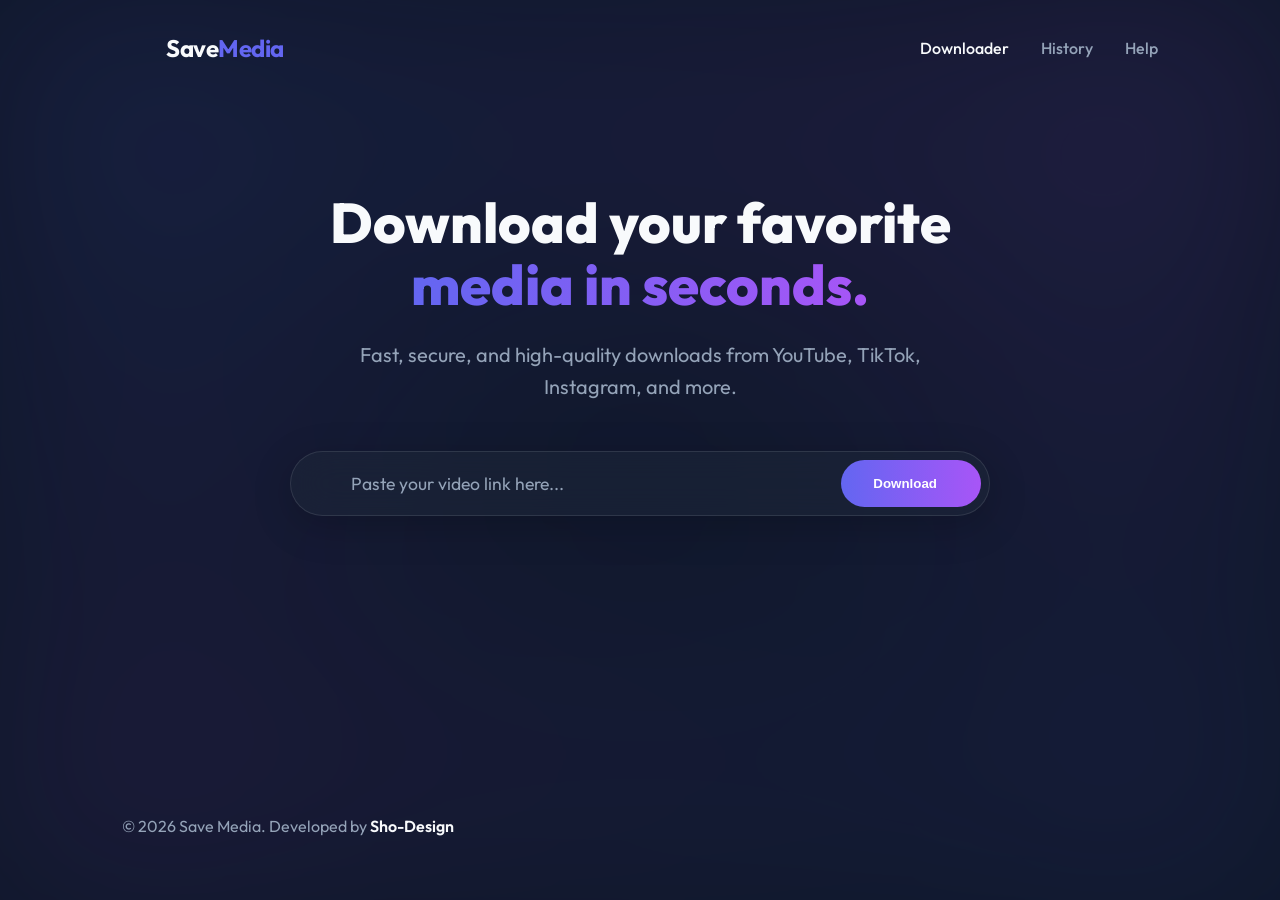
==== commit b1d3fa6e: "feat: upgrade to Video Saver v2 redesign" ====
--- a/index.html
+++ b/index.html
@@ -1,878 +1,111 @@
-<!DOCTYPE html>
-<html lang="en">
-
-<head>
-    <meta charset="UTF-8">
-    <meta name="viewport" content="width=device-width, initial-scale=1.0">
-    <title>Save Media</title>
-    <link type="image/png" rel="icon" href="images/cloud.svg">
-    <link href="https://fonts.googleapis.com/css2?family=Inter:wght@300;400;500;600;700&display=swap" rel="stylesheet">
-    <script defer src="https://cdn.jsdelivr.net/npm/gsap@3.14.1/dist/gsap.min.js"></script>
-    <script defer src="animation.js"></script>
-    <style>
-        body {
-            font-family: 'Inter', sans-serif;
-            background-color: black;
-            background: radial-gradient(circle at 90% 90%, rgba(26, 32, 156, 0.4) 0%, transparent 60%), #000000;
-            background-attachment: fixed;
-            margin: 0;
-            color: white;
-            min-height: 100vh;
-        }
-
-        header {
-            display: flex;
-            gap: 1px;
-        }
-
-        .logo-link {
-            text-decoration: none;
-            color: white;
-        }
-
-        .logo {
-            width: 2em;
-        }
-
-        .logo-name {
-            font-weight: bold;
-        }
-
-        .logo-section {
-            display: flex;
-            align-items: center;
-            background-color: rgb(26, 32, 156);
-            width: fit-content;
-            padding: 10px;
-            gap: 5px;
-        }
-
-        .name-section {
-            display: flex;
-            justify-content: center;
-            align-items: center;
-            width: 100%;
-            background-color: white;
-        }
-
-        .main-section {
-            text-align: center;
-            margin: 1em;
-        }
-
-        .t1 {
-            padding: 0.5em;
-        }
-
-        .input-section {
-            width: 100%;
-            display: flex;
-            justify-content: center;
-        }
-
-        .input-wrapper {
-            position: relative;
-            display: flex;
-            align-items: center;
-        }
-
-        .input {
-            width: 25em;
-            font-size: 15px;
-            padding: 1em 2.5em 1em 1em;
-            border-top-left-radius: 10em;
-            border-bottom-left-radius: 10em;
-            border: none;
-        }
-
-        .clear-btn {
-            position: absolute;
-            right: 0.6em;
-            background: none;
-            border: none;
-            color: #888;
-            font-size: 18px;
-            cursor: pointer;
-            line-height: 1;
-            padding: 0 4px;
-            display: none;
-            transition: color 0.2s;
-        }
-
-        .clear-btn:hover {
-            color: #333;
-        }
-
-        .download {
-            font-weight: bold;
-            background-color: blue;
-            color: white;
-            border: none;
-            font-size: 17px;
-            padding: 1%;
-            cursor: pointer;
-        }
-
-        .download:active {
-            background-color: rgb(255, 255, 255);
-            color: black;
-            border: 1px solid black;
-        }
-
-        .social-icons {
-            display: flex;
-            justify-content: center;
-            gap: 1em;
-        }
-
-        .social-icons svg {
-            width: 2em;
-            height: 2em;
-        }
-
-        .found-video {
-            width: 100%;
-            text-align: left;
-            box-shadow: 2px 2px 2px 2px rgba(0, 0, 0, 0.2);
-            border-radius: 3em;
-
-        }
-
-        .video-info {
-            width: 100%;
-            display: flex;
-            align-items: center;
-            flex-wrap: wrap;
-            gap: 1em;
-            display: flex;
-            justify-content: center;
-        }
-
-        .video-box {
-            width: 100%;
-            max-width: 25em;
-            height: 15em;
-            background-color: rgb(30, 30, 40);
-            border-radius: 1em;
-            overflow: hidden;
-            display: flex;
-            align-items: center;
-            justify-content: center;
-            border: 1px solid rgba(255,255,255,0.1);
-            position: relative;
-        }
-
-        .video-details {
-            width: 20em;
-        }
-
-        /* Dropdown Styles */
-        .dropdown {
-            position: relative;
-            display: inline-block;
-        }
-
-        .dropdown-btn {
-            background-color: #1a209c;
-            color: white;
-            padding: 10px 20px;
-            font-size: 14px;
-            border: none;
-            cursor: pointer;
-            border-radius: 8px;
-            display: flex;
-            align-items: center;
-            gap: 10px;
-            transition: background-color 0.3s, transform 0.2s;
-            font-weight: 500;
-            text-align: center;
-        }
-
-        .dropdown-btn:hover {
-            background-color: #252dbd;
-        }
-
-        .dropdown-btn:active {
-            transform: scale(0.98);
-        }
-
-        .dropdown-btn::after {
-            content: '▼';
-            font-size: 10px;
-            margin-left: 5px;
-        }
-
-        .dropdown-content {
-            display: none;
-            position: absolute;
-            background-color: rgba(26, 26, 26, 0.95);
-            min-width: 160px;
-            box-shadow: 0px 8px 16px 0px rgba(0, 0, 0, 0.5);
-            z-index: 10;
-            border-radius: 8px;
-            overflow: hidden;
-            margin-top: 5px;
-            border: 1px solid #333;
-            backdrop-filter: blur(10px);
-        }
-
-        .dropdown-content a {
-            color: white;
-            padding: 12px 16px;
-            text-decoration: none;
-            display: block;
-            transition: background-color 0.2s;
-            font-size: 14px;
-        }
-
-        .dropdown-content a:hover {
-            background-color: #333;
-        }
-
-        .show {
-            display: block;
-            animation: fadeIn 0.2s ease-out;
-        }
-
-        @keyframes fadeIn {
-            from {
-                opacity: 0;
-                transform: translateY(-10px);
-            }
-
-            to {
-                opacity: 1;
-                transform: translateY(0);
-            }
-        }
-
-        .video-type {
-            display: flex;
-            gap: 1em;
-            align-items: center;
-            flex-wrap: wrap;
-            margin-top: 1.5em;
-            padding-bottom: 2em;
-            justify-content: center;
-        }
-
-        .size {
-            font-weight: bold;
-            color: #aaa;
-        }
-
-        .main-download {
-            width: 50%;
-            padding: 1em;
-            font-size: 20px;
-            font-weight: 1000;
-            color: white;
-            background-color: blue;
-            border: none;
-            border-radius: 1em;
-            cursor: pointer;
-        }
-
-        .main-download:active {
-            background-color: white;
-            color: black;
-        }
-
-
-        .main-videodownload {
-            width: 100%;
-            display: flex;
-            justify-content: center;
-        }
-
-        .developer {
-            width: 100%;
-            display: flex;
-            justify-content: center;
-            flex-direction: column;
-            align-items: center;
-        }
-
-        .footer-logo {
-            width: 8em;
-            padding: 3em;
-            background-color: #000000;
-            display: flex;
-            justify-content: center;
-            border-radius: 100em;
-        }
-
-        .footer-logo img {
-            width: 5rem;
-
-        }
-
-        .video-box img {
-            width: 100%;
-            height: 100%;
-            object-fit: cover;
-            border-radius: 1em;
-            display: block;
-        }
-
-        .thumb-placeholder {
-            display: flex;
-            flex-direction: column;
-            align-items: center;
-            justify-content: center;
-            gap: 0.5em;
-            color: #aaa;
-            font-size: 14px;
-            text-align: center;
-            padding: 1em;
-        }
-
-        .thumb-placeholder svg {
-            width: 3em;
-            height: 3em;
-            opacity: 0.4;
-        }
-
-        .format-badge {
-            display: inline-block;
-            background: rgba(26, 32, 156, 0.3);
-            border: 1px solid rgba(26, 32, 156, 0.6);
-            color: #8899ff;
-            font-size: 11px;
-            font-weight: 700;
-            padding: 2px 6px;
-            border-radius: 4px;
-            margin-right: 4px;
-            text-transform: uppercase;
-            letter-spacing: 0.5px;
-        }
-
-        .size {
-            font-weight: bold;
-            color: #aaa;
-            background: rgba(255,255,255,0.05);
-            border: 1px solid rgba(255,255,255,0.1);
-            border-radius: 8px;
-            padding: 8px 14px;
-            font-size: 14px;
-        }
-
-        .video-status-error {
-            color: #ff4d4d;
-        }
-
-        .video-status-loading {
-            color: #aaa;
-            animation: pulse 1.2s infinite;
-        }
-
-        @keyframes pulse {
-
-            0%,
-            100% {
-                opacity: 1;
-            }
-
-            50% {
-                opacity: 0.4;
-            }
-        }
-
-        @media (max-width: 400px) {
-            .logo-link {
-                display: none;
-            }
-
-            .hero-text {
-                width: 90%;
-                height: auto;
-            }
-
-            .input-section {
-                flex-direction: column;
-                align-items: center;
-                gap: 10px;
-            }
-
-            .input {
-                width: 80%;
-                border-radius: 10em;
-            }
-
-            .download {
-                border-radius: 10em;
-                padding: 10px 20px;
-                width: fit-content;
-            }
-
-        }
-    </style>
-</head>
-
-<body>
-
-    <header>
-        <a target="_blank" class="logo-link" href="https://michealshodipo56.github.io/home/">
-            <div class="logo-section">
-                <img class="logo" src="images/logo.webp" alt="logo" referrerpolicy="no-referrer">
-                <div class="logo-name">Sho design</div>
-            </div>
-        </a>
-
-        <div class="name-section">
-            <?xml version="1.0" encoding="utf-8"?>
-            <svg class="hero-text" width="290px" height="60px" viewBox="0 0 766 170" version="1.1"
-                xmlns:xlink="http://www.w3.org/1999/xlink" xmlns="http://www.w3.org/2000/svg">
-                <g id="SAVE-MEDIA" fill="#0000FF">
-                    <path
-                        d="M43.18 36.04Q55.93 27.88 57.12 27.88L85 27.88Q85.17 28.2333 84.83 29.4671Q84.49 30.7009 84.15 31.4048Q84.4047 31.5372 84.4209 31.6941Q84.4479 31.9561 83.81 32.2867Q82.79 32.64 82.195 32.64L81.09 32.64Q75.31 32.3 69.445 32.3Q63.58 32.3 57.46 32.64Q56.61 32.64 55.675 32.725Q54.74 32.81 53.55 33.32Q48.62 35.53 43.86 38.93Q42.16 40.29 40.46 41.735Q38.76 43.18 37.74 44.88Q36.89 46.07 36.805 46.92Q36.72 47.77 36.21 48.79Q34.51 54.23 32.725 59.585Q30.94 64.94 28.9 70.55Q27.88 71.23 27.03 71.23Q26.526 71.23 26.3125 70.981Q26.094 70.726 26.18 70.21Q26.18 68.68 27.03 65.79Q28.22 60.86 29.495 55.675Q30.77 50.49 32.13 45.39Q32.13 45.05 32.555 44.71Q32.98 44.37 33.15 44.03Q35.02 42.33 36.805 40.8Q38.59 39.27 40.46 38.08L43.18 36.04ZM212.67 27.88Q211.65 27.88 210.8 28.56Q210.12 28.9 209.1 30.26Q208.08 31.62 207.91 31.96Q207.06 33.49 206.89 34.51Q206.72 35.53 206.55 36.72Q205.19 41.65 203.49 47.515Q201.79 53.38 200.43 58.48Q198.9 63.58 197.455 68.51Q196.01 73.44 194.48 78.54Q194.48 78.88 194.565 79.135Q194.65 79.39 194.82 79.73Q194.99 79.9 195.67 79.815Q196.35 79.73 197.2 79.05Q198.05 78.37 198.305 77.775Q198.56 77.18 198.9 76.5Q200.09 73.61 200.94 70.55Q202.64 65.45 204.17 60.605Q205.7 55.76 207.74 49.13L209.185 44.795Q209.95 42.5 210.8 40.46Q211.14 39.61 211.48 38.845Q211.82 38.08 212.16 37.4Q213.01 36.04 214.285 35.105Q215.56 34.17 217.09 33.83Q218.11 33.15 220.405 33.065Q222.7 32.98 224.06 32.98Q228.31 32.81 232.22 32.98Q233.58 32.98 235.11 31.96Q236.3 31.11 236.98 29.665Q237.66 28.22 237.49 27.88L212.67 27.88ZM274.89 27.88Q257.38 27.88 255.34 28.05Q254.15 28.05 251.685 30.09Q249.22 32.13 249.05 34Q247.52 40.97 245.65 48.79Q243.78 56.61 242.25 63.58Q242.08 65.28 243.27 65.79Q243.95 65.11 244.29 64.09Q245.31 61.88 246.245 59.585Q247.18 57.29 247.86 55.25Q250.24 48.96 251.685 44.37Q253.13 39.78 254.32 35.19Q254.66 34.34 255.17 34.17Q256.19 33.66 257.465 33.235Q258.74 32.81 259.93 32.47Q261.63 32.13 263.16 32.045Q264.69 31.96 266.56 32.3L272.68 32.3Q272.85 32.13 273.445 31.705Q274.04 31.28 274.72 30.94Q276.42 29.24 275.995 28.73Q275.57 28.22 274.89 27.88ZM300.05 28.39Q304.3 27.88 308.125 27.88L329.8 27.88Q335.149 28.443 335.486 30.0549Q335.556 30.3898 335.41 30.77Q334.73 31.45 333.37 32.64Q330.82 33.66 328.78 34Q325.04 34.34 321.895 34.34Q318.75 34.34 315.35 34.51Q313.31 34.51 311.1 34.425Q308.89 34.34 307.02 34.17Q306 34.17 304.98 34.085Q303.96 34 302.26 34.34Q301.58 34.51 300.39 35.275Q299.2 36.04 298.69 36.89Q297.84 37.91 297.5 38.93Q297.16 39.95 297.16 40.8Q296.82 42.16 296.395 43.265Q295.97 44.37 295.8 45.73Q293.59 52.7 291.465 59.755Q289.34 66.81 286.96 73.78Q286.28 75.48 285.77 76.925Q285.26 78.37 284.58 79.9Q284.41 80.58 283.56 81.09Q282.88 81.26 282.54 81.09Q282.2 80.92 282.03 80.75Q281.01 80.07 280.755 78.795Q280.5 77.52 280.84 75.99Q281.35 73.61 281.86 71.485Q282.37 69.36 283.05 67.15Q284.24 62.39 285.6 57.63L288.32 48.11Q289.17 45.39 289.595 42.925Q290.02 40.46 290.7 37.91Q291.04 37.06 291.465 36.125Q291.89 35.19 292.4 34.17Q293.25 32.81 294.61 31.79Q295.29 31.28 296.82 30.005Q298.35 28.73 298.86 28.56L300.05 28.39ZM414.545 27.965Q413.44 28.05 411.91 28.39Q411.23 28.5653 410.04 29.6252Q408.85 30.685 408.51 31.2136Q406.81 32.6267 406.64 33.83Q403.75 45.05 400.775 56.015Q397.8 66.98 394.74 78.37Q393.72 81.94 392.87 85.17Q392.02 88.4 391.34 91.63Q391.17 92.48 391 93.415Q390.83 94.35 391.51 94.69Q392.19 94.69 394.23 93.67Q394.91 93.33 395.08 92.99Q395.42 91.97 395.42 91.375Q395.42 90.78 395.93 90.1Q399.16 78.71 402.56 67.49Q405.96 56.27 409.19 44.88Q409.87 43.01 410.55 41.055Q411.23 39.1 411.91 37.23Q412.08 36.21 413.78 35.19Q414.8 34.68 415.65 34.425Q416.5 34.17 417.69 33.83Q420.75 33.15 423.215 33.065Q425.68 32.98 428.23 32.98Q429.93 32.8047 431.46 32.8923Q432.99 32.98 434.69 32.4514Q435.2 31.5695 436.05 30.1591Q436.9 28.7486 436.9 28.22Q436.9 28.1281 436.857 28.0673Q436.739 27.903 436.305 27.965Q435.71 28.05 435.54 27.88L416.67 27.88Q415.65 27.88 414.545 27.965ZM458.83 30.1551Q457.13 31.7289 455.77 33.3041Q454.92 34.85 454.155 36.38Q453.39 37.91 452.2 39.27Q450.67 41.99 449.395 44.285Q448.12 46.58 447.1 48.79Q446.93 49.47 446.76 49.98Q446.59 50.49 446.25 51L446.76 51Q447.61 50.49 448.715 49.47Q449.82 48.45 450.5 47.26Q452.71 44.03 454.92 40.63Q457.13 37.23 459 33.83Q462.06 33.49 464.695 33.32Q467.33 33.15 470.05 32.98Q471.75 32.98 473.45 33.065Q475.15 33.15 477.02 32.98L478.55 32.98Q479.23 32.98 480.25 32.6294Q480.93 32.1008 481.525 31.5735Q482.12 31.0463 482.29 30.693Q482.63 29.8138 482.715 28.8469Q482.771 28.2109 482.496 27.9932Q482.353 27.88 482.12 27.88L464.44 27.88Q460.53 28.5813 458.83 30.1551ZM506.6 28.39Q510.85 27.88 514.675 27.88L536.35 27.88Q541.699 28.443 542.036 30.0549Q542.106 30.3898 541.96 30.77Q541.28 31.45 539.92 32.64Q537.37 33.66 535.33 34Q531.59 34.34 528.445 34.34Q525.3 34.34 521.9 34.51Q519.86 34.51 517.65 34.425Q515.44 34.34 513.57 34.17Q512.55 34.17 511.53 34.085Q510.51 34 508.81 34.34Q508.13 34.51 506.94 35.275Q505.75 36.04 505.24 36.89Q504.39 37.91 504.05 38.93Q503.71 39.95 503.71 40.8Q503.37 42.16 502.945 43.265Q502.52 44.37 502.35 45.73Q500.14 52.7 498.015 59.755Q495.89 66.81 493.51 73.78Q492.83 75.48 492.32 76.925Q491.81 78.37 491.13 79.9Q490.96 80.58 490.11 81.09Q489.43 81.26 489.09 81.09Q488.75 80.92 488.58 80.75Q487.56 80.07 487.305 78.795Q487.05 77.52 487.39 75.99Q487.9 73.61 488.41 71.485Q488.92 69.36 489.6 67.15Q490.79 62.39 492.15 57.63L494.87 48.11Q495.72 45.39 496.145 42.925Q496.57 40.46 497.25 37.91Q497.59 37.06 498.015 36.125Q498.44 35.19 498.95 34.17Q499.8 32.81 501.16 31.79Q501.84 31.28 503.37 30.005Q504.9 28.73 505.41 28.56L506.6 28.39ZM589.56 28.73Q588.54 29.58 587.35 29.75Q586.84 29.75 585.99 30.005Q585.14 30.26 584.63 31.11Q583.95 32.47 583.695 33.405Q583.44 34.34 583.27 35.36Q580.04 45.39 577.235 55.08Q574.43 64.77 571.37 74.8Q570.69 77.18 570.095 79.135Q569.5 81.09 568.99 83.13Q567.63 88.91 566.1 94.69Q564.57 100.47 563.55 105.91Q563.55 106.76 563.38 107.78Q563.21 108.8 564.06 109.31Q564.57 109.65 565.42 108.97Q566.44 108.12 566.78 107.1Q567.12 106.08 567.29 105.4Q570.01 96.39 571.88 87.04Q572.56 85.51 572.815 84.15Q573.07 82.79 573.24 81.26Q576.3 71.4 579.36 61.71Q582.42 52.02 585.14 42.33Q585.31 41.31 585.735 40.12Q586.16 38.93 586.16 37.74Q585.99 37.23 586.925 36.295Q587.86 35.36 588.88 34.85Q591.43 33.49 593.13 33.32Q594.83 33.15 596.7 32.98Q602.14 32.81 607.665 32.895Q613.19 32.98 618.29 33.15L626.365 33.15Q630.53 33.15 635.29 32.64Q635.63 32.64 636.31 32.555Q636.99 32.47 637.67 32.13Q638.18 30.77 637.84 29.325Q637.5 27.88 629.34 27.88Q590.58 27.88 589.56 28.73ZM680.34 27.88Q684.93 28.05 691.73 28.305Q698.53 28.56 698.53 29.41Q698.53 30.26 698.7 31.11Q698.19 31.96 697.425 32.64Q696.66 33.32 695.64 34Q694.79 34.51 694.365 34.51Q693.94 34.51 693.26 34.68Q690.2 35.02 687.65 34.765Q685.1 34.51 682.38 34.68Q681.19 34.85 680.425 35.02Q679.66 35.19 678.64 35.87Q677.11 36.55 676.26 37.91Q675.92 38.76 675.495 39.61L674.73 41.14Q673.88 43.52 672.945 46.495Q672.01 49.47 671.16 51.85Q669.12 58.65 667.25 65.62Q665.38 72.59 663.34 79.56Q662.32 82.28 661.555 84.915Q660.79 87.55 659.26 90.78Q658.58 92.65 657.05 94.86Q655.86 95.88 655.35 95.71Q654.84 95.54 654.585 95.115Q654.33 94.69 654.16 94.18Q654.16 92.48 654.5 90.27L655.18 85.85Q656.03 81.43 657.475 76.585Q658.92 71.74 660.62 66.81Q663 59.33 665.635 51.17Q668.27 43.01 670.65 35.7Q670.82 34.85 670.735 34.425Q670.65 34 670.99 33.15Q671.16 32.64 671.84 31.45Q672.52 30.26 673.54 29.58Q674.22 29.07 674.9 28.9L676.26 28.56L680.34 27.88ZM145.35 28.22Q150.11 28.05 155.465 27.965Q160.82 27.88 166.005 27.965Q171.19 28.05 175.015 28.305Q178.84 28.56 180.2 28.9Q181.56 29.07 182.665 29.325Q183.77 29.58 184.28 30.26Q184.487 30.415 184.521 30.6015Q184.598 31.0284 183.77 31.62Q182.75 32.47 181.56 33.32Q180.37 34.17 179.01 34.51Q177.14 34.85 175.865 34.765Q174.59 34.68 172.89 35.02Q167.45 35.36 162.605 35.275Q157.76 35.19 152.83 35.02Q149.6 35.02 146.54 34.85Q143.48 34.68 139.4 35.36Q137.36 35.7 135.15 36.465Q132.94 37.23 130.39 38.42Q126.48 40.97 124.1 44.2Q121.89 46.75 120.955 49.13Q120.02 51.51 119.17 53.72Q117.98 56.44 116.96 59.33Q115.94 62.22 115.26 64.6Q113.9 69.36 112.625 73.95Q111.35 78.54 109.99 83.47Q109.99 85 109.225 86.87Q108.46 88.74 106.93 90.78Q106.76 91.29 106.335 92.055Q105.91 92.82 105.06 93.5Q104.55 93.755 104.423 93.6275Q104.38 93.585 104.38 93.5Q103.87 92.99 104.125 92.31Q104.38 91.63 104.38 90.95Q105.4 86.19 107.355 81.175Q109.31 76.16 110.33 71.23Q111.86 65.62 112.965 60.265Q114.07 54.91 115.09 49.64Q115.43 47.77 115.855 46.07Q116.28 44.37 117.64 42.33L118.66 40.97L119.68 39.61Q123.59 35.87 127.5 33.32Q131.07 31.11 135.15 29.92Q137.7 29.07 140.25 28.73Q142.8 28.39 145.35 28.22ZM750.635 27.965Q745.28 28.05 740.52 28.22Q737.97 28.39 735.42 28.73Q732.87 29.07 730.32 29.92Q726.24 31.11 722.67 33.32Q718.76 35.87 714.85 39.61L713.83 40.97L712.81 42.33Q711.45 44.37 711.025 46.07Q710.6 47.77 710.26 49.64Q709.24 54.91 708.135 60.265Q707.03 65.62 705.5 71.23Q704.48 76.16 702.525 81.175Q700.57 86.19 699.55 90.95Q699.55 91.63 699.295 92.31Q699.04 92.99 699.55 93.5Q699.55 93.585 699.592 93.6275Q699.72 93.755 700.23 93.5Q701.08 92.82 701.505 92.055Q701.93 91.29 702.1 90.78Q703.63 88.74 704.395 86.87Q705.16 85 705.16 83.47Q706.52 78.54 707.795 73.95Q709.07 69.36 710.43 64.6Q711.11 62.22 712.13 59.33Q713.15 56.44 714.34 53.72Q715.19 51.51 716.125 49.13Q717.06 46.75 719.27 44.2Q721.65 40.97 725.56 38.42Q728.11 37.23 730.32 36.465Q732.53 35.7 734.57 35.36Q738.65 34.68 741.71 34.85Q744.77 35.02 748 35.02Q752.93 35.19 757.775 35.275Q762.62 35.36 768.06 35.02Q769.76 34.68 771.035 34.765Q772.31 34.85 774.18 34.51Q775.54 34.17 776.73 33.32Q777.92 32.47 778.94 31.62Q779.768 31.0284 779.691 30.6015Q779.657 30.415 779.45 30.26Q778.94 29.58 777.835 29.325Q776.73 29.07 775.37 28.9Q774.01 28.56 770.185 28.305Q766.36 28.05 761.175 27.965Q755.99 27.88 750.635 27.965ZM230.52 61.88Q234.94 46.41 239.19 31.96L236.3 31.96Q234.6 33.49 230.52 33.83L222.36 33.83Q221.68 33.83 220.235 33.915Q218.79 34 217.09 34.34Q215.73 34.85 214.54 35.87Q213.35 36.89 213.18 37.74Q212.16 39.61 211.65 41.225Q211.14 42.84 210.46 44.71Q208.76 49.81 207.06 55.59Q205.36 61.37 203.66 66.47Q202.81 68.68 202.215 70.975Q201.62 73.27 200.43 75.82Q200.09 76.84 199.24 78.03Q198.39 79.22 196.86 80.24L195.16 86.02Q194.31 88.91 193.63 91.63L193.29 92.82Q193.12 104.55 192.78 116.28Q192.44 128.01 191.76 140.42Q191.76 140.59 191.93 140.59L237.15 140.59Q244.29 128.52 250.495 116.96Q256.7 105.4 262.99 93.67Q263.84 92.82 263.67 92.48Q267.92 77.52 272.51 62.05Q277.1 46.58 281.18 31.96L274.72 31.96Q273.19 32.98 271.66 33.66Q267.58 33.49 263.84 33.32Q262.31 33.32 260.27 33.49Q258.23 33.66 256.02 34.51Q253.81 40.97 251.6 47.855Q249.39 54.74 246.67 61.37Q246.33 62.22 245.905 63.07Q245.48 63.92 245.14 64.77Q244.63 66.13 242.93 66.81Q240.89 73.27 239.105 79.56Q237.32 85.85 235.28 92.65Q234.77 93.84 234.09 94.945Q233.41 96.05 232.56 97.41Q233.957 96.6479 234.216 96.9297Q234.303 97.0251 234.26 97.24Q234.77 97.58 234.26 98.43Q233.75 99.28 233.58 99.96Q230.69 105.4 226.95 111.18Q225.93 112.54 224.825 114.07Q223.72 115.6 222.53 116.79Q222.02 117.47 221.425 117.895Q220.83 118.32 220.32 118.66Q219.64 119 219.3 118.575Q218.96 118.15 218.79 117.81Q218.62 116.28 218.96 114.665Q219.3 113.05 219.47 111.35Q220.15 109.48 221.51 107.44Q221.85 103.53 221.85 99.62L221.85 91.97Q226.1 77.35 230.52 61.88ZM651.355 38.25Q648.89 35.36 646.51 32.13L638.69 31.96Q637.5 33.15 636.395 33.405Q635.29 33.66 634.27 33.83Q629.68 34.17 625.345 34.255Q621.01 34.34 616.76 34.34Q611.49 34.17 606.56 34Q601.63 33.83 596.36 34Q595 34.17 593.555 34.255Q592.11 34.34 590.07 35.19Q588.71 35.53 587.86 36.55Q587.52 37.06 587.605 37.315Q587.69 37.57 587.52 37.91Q587.35 39.44 586.925 40.885Q586.5 42.33 586.16 43.69Q583.78 51.34 581.57 58.735Q579.36 66.13 576.81 73.78Q576.13 76.16 575.365 78.54Q574.6 80.92 574.09 83.13Q573.24 87.38 572.22 91.885Q571.2 96.39 569.84 100.98Q569.33 102.51 568.905 103.955Q568.48 105.4 567.97 106.93Q567.63 107.95 566.525 109.055Q565.42 110.16 563.89 110.5Q561.68 118.32 559.555 125.545Q557.43 132.77 555.22 140.59Q600.27 140.59 615.4 140.42L631.89 128.35Q638.01 107.44 643.79 86.785Q649.57 66.13 655.69 45.05L656.2 44.03Q653.82 41.14 651.355 38.25ZM85.17 32.13L98.09 32.13Q100.3 35.1741 102.595 37.8794Q104.89 40.5848 107.44 43.4616Q105.74 48.8723 104.21 54.1994Q102.68 59.5266 101.32 64.6Q94.01 64.6 86.785 64.685Q79.56 64.77 72.42 64.6Q73.1 62.39 73.695 60.18Q74.29 57.97 75.14 55.76Q75.038 55.76 75.0278 55.7294Q75.021 55.709 75.055 55.675Q75.0746 55.6554 75.0716 55.6403Q75.0615 55.59 74.8 55.59L61.37 55.59Q60.18 60.18 58.905 64.685Q57.63 69.19 56.1 73.95L57.29 73.95Q56.78 74.63 56.61 74.97Q56.2894 75.5043 56.439 75.8035Q56.5274 75.9803 56.78 76.075Q57.46 76.33 58.14 76.33Q62.73 76.67 67.49 76.755Q72.25 76.84 76.84 77.01Q77.69 77.01 78.03 77.18Q80.24 78.71 82.875 80.24Q85.51 81.77 88.06 83.3Q88.57 83.64 89.42 83.64Q90.27 83.64 91.8 82.79Q92.65 83.64 93.585 84.405Q94.52 85.17 95.37 86.02L95.2 86.19Q91.97 96.9 89.08 107.44Q86.19 117.98 82.96 128.52L66.81 140.59L20.57 140.59Q18.36 137.53 16.235 134.725Q14.11 131.92 11.56 128.86Q11.56 128.69 11.73 128.52Q11.9 128.35 11.73 128.18Q12.41 126.14 13.005 123.93Q13.6 121.72 14.28 119.51Q15.47 119 16.575 117.98Q17.68 116.96 18.02 116.28Q19.04 114.75 19.04 113.73Q19.04 112.71 19.72 111.35Q20.06 110.84 20.74 110.67Q21.42 110.5 22.1 110.16Q26.01 109.14 29.24 109.31Q32.47 109.48 36.55 108.29Q37.91 107.61 38.25 107.27L46.41 107.27Q45.9 109.48 45.305 111.86Q44.71 114.24 44.03 116.45L44.71 116.45Q43.69 117.47 43.69 117.98Q43.69 118.49 44.54 118.49Q46.75 118.83 49.13 118.915Q51.51 119 54.06 118.83Q54.91 118.83 56.015 118.66Q57.12 118.49 58.31 117.98Q59.84 116.96 60.18 115.94Q60.69 114.24 61.03 112.37Q61.54 110.16 62.22 107.865Q62.9 105.57 63.58 103.36Q62.22 103.36 61.37 103.53L62.05 100.81Q62.39 99.45 62.9 98.09L37.91 98.09Q37.57 98.09 37.315 98.175Q37.145 98.2317 37.0883 98.175Q37.06 98.1467 37.06 98.09L23.8 86.2219L23.8 86.0519Q24.99 82.4925 26.01 79.0155Q27.03 75.5384 28.05 71.8091Q29.07 71.4717 30.43 70.4544Q32.3 64.3503 34.425 58.4149Q36.55 52.4795 38.25 46.5455Q38.76 44.3434 41.65 41.7987Q44.2 39.5941 47.09 37.8144Q49.98 36.0347 52.87 34.6773Q53.72 34 54.4 34Q55.08 34 55.76 33.83Q61.88 33.49 67.745 33.575Q73.61 33.66 79.56 33.83L81.26 33.83Q82.11 33.83 83.13 33.5219Q83.98 33.3651 85.17 32.13ZM329.29 34.85Q330.65 34.51 332.095 33.83Q333.54 33.15 335.07 32.13L366.35 32.13Q364.48 38.59 362.61 44.625Q360.74 50.66 358.87 56.78L317.39 56.78Q316.88 58.31 316.625 59.67Q316.37 61.03 315.86 62.56Q315.18 62.9 314.5 63.495Q313.82 64.09 313.82 64.43Q313.14 66.47 312.46 68.425Q311.78 70.38 310.76 72.59Q310.59 73.44 310.25 74.545Q309.91 75.65 310.25 76.33Q310.93 76.84 312.205 76.755Q313.48 76.67 314.67 76.84Q318.07 76.84 321.385 76.925Q324.7 77.01 328.78 76.33Q329.8 76.33 330.99 75.99Q332.18 75.65 333.37 74.63L337.62 74.63Q336.09 80.41 334.39 86.36Q332.69 92.31 330.82 98.43L305.49 98.43Q304.98 100.13 304.64 101.575Q304.3 103.02 303.79 104.72Q303.11 105.23 302.6 105.655Q302.09 106.08 301.75 106.25Q301.41 107.1 300.985 107.95Q300.56 108.8 300.39 109.48Q299.54 111.86 299.285 113.645Q299.03 115.43 299.03 117.13Q299.2 117.64 299.54 118.065Q299.88 118.49 300.56 118.66Q301.75 118.83 303.11 118.83L305.66 118.83Q310.59 118.83 315.52 118.66Q320.45 118.49 325.38 118.49Q327.42 118.49 329.12 118.66Q330.82 118.83 332.86 118.49Q335.07 118.49 337.62 116.28L342.21 116.28Q340.51 122.06 338.725 128.265Q336.94 134.47 335.24 140.59L265.2 140.59L281.86 82.28Q283.05 82.28 284.41 81.6Q285.43 80.58 285.94 79.39Q286.62 78.37 286.875 77.35Q287.13 76.33 287.47 75.14Q289.51 69.87 291.21 64.685Q292.91 59.5 294.44 54.23Q296.65 47.26 298.52 40.8Q298.69 39.95 298.86 39.015Q299.03 38.08 299.71 36.89Q300.39 35.7 301.92 35.36Q302.94 35.19 303.875 35.19L305.83 35.19Q308.21 35.36 310.42 35.53Q312.63 35.7 315.01 35.7Q318.75 35.53 322.15 35.53Q325.55 35.53 329.29 34.85ZM441.745 43.095Q441.32 37.57 440.64 32.13L436.22 32.13Q435.03 32.98 434.35 33.32Q433.33 34 432.14 34Q428.57 34.34 425.17 34.255Q421.77 34.17 417.69 34.85Q416.67 35.02 415.905 35.105Q415.14 35.19 414.29 35.87Q413.61 36.21 413.1 37.23Q411.74 41.48 410.465 45.56Q409.19 49.64 408 53.72Q405.11 63.41 402.135 73.015Q399.16 82.62 396.44 92.14Q396.44 93.16 395.25 93.925Q394.06 94.69 392.87 95.2Q389.47 106.59 386.155 117.98Q382.84 129.37 379.61 140.76L409.36 140.76Q412.59 129.37 415.99 117.895Q419.39 106.42 422.79 94.86Q423.98 89.76 425.595 84.49Q427.21 79.22 428.57 74.12Q429.42 74.12 429.59 74.29Q429.93 79.9 430.355 85.51Q430.78 91.12 431.12 97.07Q431.8 95.71 432.48 94.775Q433.16 93.84 433.84 92.82Q436.39 88.06 439.62 83.385Q442.85 78.71 446.08 74.12L447.1 74.12Q445.91 77.86 444.975 81.345Q444.04 84.83 443.19 88.06Q443.36 88.4 443.955 88.4Q444.55 88.4 444.55 89.08Q444.89 89.42 444.72 89.93Q444.55 90.44 444.38 90.78Q441.32 102.68 437.835 114.835Q434.35 126.99 431.12 139.06Q433.67 138.72 435.795 138.72Q437.92 138.72 440.13 138.55Q441.49 138.55 442.51 138.635Q443.53 138.72 444.21 138.89Q444.72 139.4 444.38 140.76L457.81 140.76Q465.8 113.22 473.535 86.105Q481.27 58.99 488.75 32.13L481.95 32.13Q481.44 32.81 480.505 33.32Q479.57 33.83 478.55 34Q477.36 34.34 475.915 34.34Q474.47 34.34 473.45 34.17Q470.05 33.83 466.565 34.255Q463.08 34.68 459.68 34.85Q458.49 36.89 457.13 39.1Q455.26 41.99 453.475 44.625Q451.69 47.26 449.31 50.32Q447.95 51.51 445.74 52.53Q444.89 53.72 444.295 54.655Q443.7 55.59 442.85 56.78Q442.68 56.27 442.595 55.59Q442.51 54.91 442.34 54.23Q442.17 48.62 441.745 43.095ZM535.84 34.85Q537.2 34.51 538.645 33.83Q540.09 33.15 541.62 32.13L572.9 32.13Q571.03 38.59 569.16 44.625Q567.29 50.66 565.42 56.78L523.94 56.78Q523.43 58.31 523.175 59.67Q522.92 61.03 522.41 62.56Q521.73 62.9 521.05 63.495Q520.37 64.09 520.37 64.43Q519.69 66.47 519.01 68.425Q518.33 70.38 517.31 72.59Q517.14 73.44 516.8 74.545Q516.46 75.65 516.8 76.33Q517.48 76.84 518.755 76.755Q520.03 76.67 521.22 76.84Q524.62 76.84 527.935 76.925Q531.25 77.01 535.33 76.33Q536.35 76.33 537.54 75.99Q538.73 75.65 539.92 74.63L544.17 74.63Q542.64 80.41 540.94 86.36Q539.24 92.31 537.37 98.43L512.04 98.43Q511.53 100.13 511.19 101.575Q510.85 103.02 510.34 104.72Q509.66 105.23 509.15 105.655Q508.64 106.08 508.3 106.25Q507.96 107.1 507.535 107.95Q507.11 108.8 506.94 109.48Q506.09 111.86 505.835 113.645Q505.58 115.43 505.58 117.13Q505.75 117.64 506.09 118.065Q506.43 118.49 507.11 118.66Q508.3 118.83 509.66 118.83L512.21 118.83Q517.14 118.83 522.07 118.66Q527 118.49 531.93 118.49Q533.97 118.49 535.67 118.66Q537.37 118.83 539.41 118.49Q541.62 118.49 544.17 116.28L548.76 116.28Q547.06 122.06 545.275 128.265Q543.49 134.47 541.79 140.59L471.75 140.59L488.41 82.28Q489.6 82.28 490.96 81.6Q491.98 80.58 492.49 79.39Q493.17 78.37 493.425 77.35Q493.68 76.33 494.02 75.14Q496.06 69.87 497.76 64.685Q499.46 59.5 500.99 54.23Q503.2 47.26 505.07 40.8Q505.24 39.95 505.41 39.015Q505.58 38.08 506.26 36.89Q506.94 35.7 508.47 35.36Q509.49 35.19 510.425 35.19L512.38 35.19Q514.76 35.36 516.97 35.53Q519.18 35.7 521.56 35.7Q525.3 35.53 528.7 35.53Q532.1 35.53 535.84 34.85ZM704.82 32.13Q696.83 60.01 689.18 86.615Q681.53 113.22 673.88 140.59L643.62 140.59Q646.68 129.54 649.91 118.49L656.37 96.39Q657.73 95.54 658.495 94.52Q659.26 93.5 659.77 92.48Q661.13 89.93 661.98 87.72Q662.83 85.51 663.51 83.3Q664.02 81.77 664.445 80.41Q664.87 79.05 665.38 77.52Q667.42 70.04 669.375 62.9Q671.33 55.76 674.22 47.26Q674.9 44.88 675.495 42.84Q676.09 40.8 677.28 38.42Q677.62 37.57 678.47 36.72Q679.49 36.21 680.085 36.125Q680.68 36.04 681.7 36.04Q684.59 35.7 686.885 35.955Q689.18 36.21 691.9 36.04Q692.75 36.04 693.6 35.87Q694.45 35.7 695.47 35.02Q696.66 34.34 697.595 33.66Q698.53 32.98 699.38 32.13L704.82 32.13ZM179.86 35.36Q180.88 34.85 182.155 34L184.45 32.47Q186.83 35.19 189.125 37.995Q191.42 40.8 193.63 43.35Q193.8 43.69 193.545 44.115Q193.29 44.54 193.29 45.05L180.03 91.97Q173.4 115.43 166.26 140.59L158.27 140.59Q159.63 139.23 159.46 138.21Q159.29 137.19 158.1 137.19Q156.23 137.19 153.935 137.53Q151.64 137.87 149.77 137.7Q147.9 137.7 145.86 137.785Q143.82 137.87 142.8 137.02Q142.29 136.68 141.95 136.425Q141.61 136.17 141.61 135.49Q141.61 134.64 141.78 133.705Q141.95 132.77 142.29 131.41Q143.48 126.48 145.18 120.7Q146.88 114.92 148.07 109.99Q148.41 108.8 148.58 107.695Q148.75 106.59 148.75 105.4Q148.75 104.72 148.325 104.125Q147.9 103.53 146.37 103.7Q147.56 100.47 148.24 97.58L134.13 97.58L133.62 98.43Q130.73 108.8 127.84 119.51Q124.95 130.22 121.89 140.59L91.8 140.59Q94.86 129.37 98.26 117.555Q101.66 105.74 104.89 94.52Q106.08 93.67 106.845 92.82Q107.61 91.97 108.29 90.95Q109.82 88.4 110.585 85.935Q111.35 83.47 112.03 80.92Q113.22 75.82 114.75 70.635Q116.28 65.45 118.15 60.18Q118.83 57.8 119.935 55.25Q121.04 52.7 122.06 50.32Q123.08 48.28 124.1 46.155Q125.12 44.03 127.16 41.99Q129.37 39.78 132.005 38.59Q134.64 37.4 136.85 37.06Q141.27 36.04 144.755 36.21Q148.24 36.38 151.64 36.55Q156.06 36.72 160.82 36.72Q165.58 36.72 170.85 36.38Q171.87 36.38 172.89 36.21Q173.91 36.04 175.1 36.04Q176.12 36.04 177.31 35.955Q178.5 35.87 179.86 35.36ZM777.325 34Q776.05 34.85 775.03 35.36Q773.67 35.87 772.48 35.955Q771.29 36.04 770.27 36.04Q769.08 36.04 768.06 36.21Q767.04 36.38 766.02 36.38Q760.75 36.72 755.99 36.72Q751.23 36.72 746.81 36.55Q743.41 36.38 739.925 36.21Q736.44 36.04 732.02 37.06Q729.81 37.4 727.175 38.59Q724.54 39.78 722.33 41.99Q720.29 44.03 719.27 46.155Q718.25 48.28 717.23 50.32Q716.21 52.7 715.105 55.25Q714 57.8 713.32 60.18Q711.45 65.45 709.92 70.635Q708.39 75.82 707.2 80.92Q706.52 83.47 705.755 85.935Q704.99 88.4 703.46 90.95Q702.78 91.97 702.015 92.82Q701.25 93.67 700.06 94.52Q696.83 105.74 693.43 117.555Q690.03 129.37 686.97 140.59L717.06 140.59Q720.12 130.22 723.01 119.51Q725.9 108.8 728.79 98.43L729.3 97.58L743.41 97.58Q742.73 100.47 741.54 103.7Q743.07 103.53 743.495 104.125Q743.92 104.72 743.92 105.4Q743.92 106.59 743.75 107.695Q743.58 108.8 743.24 109.99Q742.05 114.92 740.35 120.7Q738.65 126.48 737.46 131.41Q737.12 132.77 736.95 133.705Q736.78 134.64 736.78 135.49Q736.78 136.17 737.12 136.425Q737.46 136.68 737.97 137.02Q738.99 137.87 741.03 137.785Q743.07 137.7 744.94 137.7Q746.81 137.87 749.105 137.53Q751.4 137.19 753.27 137.19Q754.46 137.19 754.63 138.21Q754.8 139.23 753.44 140.59L761.43 140.59Q768.57 115.43 775.2 91.97L788.46 45.05Q788.46 44.54 788.715 44.115Q788.97 43.69 788.8 43.35Q786.59 40.8 784.295 37.995Q782 35.19 779.62 32.47L777.325 34ZM140.93 73.44L142.12 73.44Q141.27 74.29 141.015 74.885Q140.76 75.48 140.59 75.99Q140.59 76.84 141.44 77.18Q142.29 77.52 143.48 77.435Q144.67 77.35 146.03 77.18Q148.24 76.84 150.45 76.415Q152.66 75.99 154.87 75.14Q156.06 74.97 157.08 74.12Q158.1 73.27 158.44 72.76Q159.46 71.4 159.97 70.04Q160.48 68.68 160.82 67.66Q161.33 65.11 161.67 62.985Q162.01 60.86 161.67 58.99Q161.67 58.31 161.16 57.885Q160.65 57.46 159.63 57.8Q159.8 57.29 159.885 56.78Q159.97 56.27 160.14 55.76L146.03 55.76L140.93 73.44ZM737.29 73.44L736.1 73.44L741.2 55.76L755.31 55.76Q755.14 56.27 755.055 56.78Q754.97 57.29 754.8 57.8Q755.82 57.46 756.33 57.885Q756.84 58.31 756.84 58.99Q757.18 60.86 756.84 62.985Q756.5 65.11 755.99 67.66Q755.65 68.68 755.14 70.04Q754.63 71.4 753.61 72.76Q753.27 73.27 752.25 74.12Q751.23 74.97 750.04 75.14Q747.83 75.99 745.62 76.415Q743.41 76.84 741.2 77.18Q739.84 77.35 738.65 77.435Q737.46 77.52 736.61 77.18Q735.76 76.84 735.76 75.99Q735.93 75.48 736.185 74.885Q736.44 74.29 737.29 73.44ZM600.61 86.19Q604.86 71.23 609.28 56.1L623.22 56.1Q623.05 56.1 623.05 56.61Q619.48 69.02 615.995 80.92Q612.51 92.82 608.77 105.4Q610.13 104.72 610.81 104.55Q611.49 104.38 611.66 104.89Q611.83 105.4 611.83 105.995Q611.83 106.59 611.66 107.44Q610.98 109.65 610.47 111.86Q609.96 114.07 608.77 116.11Q608.43 116.96 607.495 117.895Q606.56 118.83 605.54 119Q603.33 119.51 601.63 119.425Q599.93 119.34 598.06 119.34L595.68 119.34Q594.49 119.34 593.64 119Q592.776 118.877 592.629 118.484Q592.573 118.336 592.62 118.15Q592.45 117.64 593.3 116.28L591.94 116.28Q596.36 101.15 600.61 86.19ZM156.23 60.86Q158.1 59.16 159.29 58.99Q159.63 58.99 159.715 59.33Q159.8 59.67 159.8 60.01Q159.97 63.75 158.78 68Q158.61 69.19 158.185 70.295Q157.76 71.4 157.08 72.59Q156.4 73.44 155.21 73.95Q153 74.97 151.045 75.225Q149.09 75.48 147.05 75.82Q145.69 76.16 144.67 76.16Q143.65 76.16 142.63 75.82Q142.358 75.7293 142.304 75.5661Q142.256 75.4233 142.375 75.225Q142.63 74.8 142.8 74.12Q144.5 73.61 145.52 73.61Q146.54 73.61 147.9 73.44Q148.75 73.44 149.94 73.185Q151.13 72.93 151.98 72.08Q153 71.23 153.51 70.295Q154.02 69.36 154.36 68.51Q155.38 66.47 155.55 64.6Q155.72 62.73 156.23 60.86ZM754.46 58.99Q753.27 59.16 751.4 60.86Q750.89 62.73 750.72 64.6Q750.55 66.47 749.53 68.51Q749.19 69.36 748.68 70.295Q748.17 71.23 747.15 72.08Q746.3 72.93 745.11 73.185Q743.92 73.44 743.07 73.44Q741.71 73.61 740.69 73.61Q739.67 73.61 737.97 74.12Q737.8 74.8 737.545 75.225Q737.426 75.4233 737.474 75.5661Q737.528 75.7293 737.8 75.82Q738.82 76.16 739.84 76.16Q740.86 76.16 742.22 75.82Q744.26 75.48 746.215 75.225Q748.17 74.97 750.38 73.95Q751.57 73.44 752.25 72.59Q752.93 71.4 753.355 70.295Q753.78 69.19 753.95 68Q755.14 63.75 754.97 60.01Q754.97 59.67 754.885 59.33Q754.8 58.99 754.46 58.99ZM314.84 64.09Q316.54 62.73 317.56 62.9Q317.853 62.9978 317.922 63.18Q317.972 63.3145 317.9 63.495Q317.73 63.92 317.9 64.26Q317.73 65.96 317.22 68.085Q316.71 70.21 315.86 72.25Q316.03 72.59 317.05 72.59Q318.75 72.76 320.62 72.59Q322.49 72.42 324.36 72.42Q326.06 72.59 328.355 72.675Q330.65 72.76 332.69 72.59Q333.2 72.76 333.625 72.76Q333.8 72.76 333.874 72.8465Q333.98 72.97 333.88 73.27Q333.37 73.61 332.775 74.12Q332.18 74.63 331.5 74.8Q330.65 75.14 329.63 75.31L327.59 75.65Q324.02 75.99 320.96 75.905Q317.9 75.82 314.84 75.82Q313.99 75.82 313.055 75.735Q312.12 75.65 311.61 75.14Q311.27 74.8 311.44 74.035Q311.61 73.27 311.78 72.59Q312.63 70.38 313.395 68.255Q314.16 66.13 314.84 64.09ZM521.39 64.09Q523.09 62.73 524.11 62.9Q524.403 62.9978 524.472 63.18Q524.522 63.3145 524.45 63.495Q524.28 63.92 524.45 64.26Q524.28 65.96 523.77 68.085Q523.26 70.21 522.41 72.25Q522.58 72.59 523.6 72.59Q525.3 72.76 527.17 72.59Q529.04 72.42 530.91 72.42Q532.61 72.59 534.905 72.675Q537.2 72.76 539.24 72.59Q539.75 72.76 540.175 72.76Q540.35 72.76 540.424 72.8465Q540.53 72.97 540.43 73.27Q539.92 73.61 539.325 74.12Q538.73 74.63 538.05 74.8Q537.2 75.14 536.18 75.31L534.14 75.65Q530.57 75.99 527.51 75.905Q524.45 75.82 521.39 75.82Q520.54 75.82 519.605 75.735Q518.67 75.65 518.16 75.14Q517.82 74.8 517.99 74.035Q518.16 73.27 518.33 72.59Q519.18 70.38 519.945 68.255Q520.71 66.13 521.39 64.09ZM82.11 72.59Q84.83 72.42 86.7 73.355Q88.57 74.29 89.93 75.48Q90.44 76.33 91.035 77.095Q91.63 77.86 92.31 78.54Q92.48 78.88 92.82 79.135Q93.16 79.39 92.99 80.07Q93.16 80.41 92.565 81.09Q91.97 81.77 91.46 82.11Q90.78 82.45 90.27 82.45Q89.76 82.45 89.25 82.28Q87.04 80.41 84.49 78.88Q81.94 77.35 79.05 75.82Q74.29 75.65 69.275 75.48Q64.26 75.31 59.5 74.97L58.565 74.97Q58.39 74.97 58.3159 74.8835Q58.21 74.76 58.31 74.46Q58.31 73.95 58.99 73.44Q59.67 72.93 60.35 72.59L82.11 72.59ZM443.105 89.505Q442.51 89.42 441.66 89.42Q440.64 90.78 439.875 92.225Q439.11 93.67 438.77 95.03Q436.05 101.66 434.18 107.865Q432.31 114.07 430.61 120.19Q429.25 125.46 427.72 130.56Q426.19 135.66 425 140.93Q424.83 141.27 424.83 141.95Q424.83 142.63 425.68 142.63Q428.57 142.97 431.715 142.8Q434.86 142.63 437.92 142.46L439.45 142.46Q440.13 142.46 440.98 142.29Q441.66 141.95 442.34 141.525Q443.02 141.1 443.19 140.76Q443.392 140.155 443.175 139.879Q443.026 139.69 442.68 139.655Q441.83 139.57 440.98 139.4Q438.43 139.23 435.54 139.4Q432.65 139.57 429.42 139.91Q432.31 130.22 435.115 120.275Q437.92 110.33 440.81 100.3Q441.32 97.92 442.17 95.37Q443.02 92.82 443.53 90.44Q443.643 89.8733 443.417 89.6467Q443.303 89.5333 443.105 89.505ZM232.645 99.62Q233.24 98.6 233.07 97.92Q231.2 99.62 230.435 100.895Q229.67 102.17 228.99 103.87Q227.8 106.08 226.27 108.63Q224.74 111.18 222.36 113.9Q222.19 114.24 221.51 114.58L221 114.58Q221.34 114.24 221.595 113.9Q221.85 113.56 221.68 113.39Q222.19 112.37 222.445 111.35Q222.7 110.33 223.04 109.14Q223.04 108.8 223.21 108.12Q223.38 107.44 223.21 107.1Q222.36 107.95 221.935 108.715Q221.51 109.48 221.17 110.33Q220.15 113.56 220.15 116.11Q220.32 116.45 220.405 116.96Q220.49 117.47 220.66 117.64Q221.85 116.62 222.445 115.94Q223.04 115.26 223.38 114.41Q226.27 111.18 228.055 107.95Q229.84 104.72 231.71 101.66Q232.05 100.64 232.645 99.62ZM305.66 104.55Q305.838 104.461 305.9 104.512Q305.955 104.558 305.915 104.72Q305.83 105.06 306.17 105.23Q305.83 106.76 305.065 108.885Q304.3 111.01 304.13 112.71Q304.3 112.88 304.215 113.305Q304.178 113.489 304.253 113.593Q304.351 113.73 304.64 113.73Q305.66 114.07 306.85 113.985Q308.04 113.9 309.4 114.07Q315.18 114.07 320.96 113.985Q326.74 113.9 332.69 113.73Q333.88 113.73 334.9 113.815Q335.92 113.9 336.77 114.41Q337.267 114.609 337.357 114.924Q337.421 115.148 337.28 115.43Q335.92 116.96 334.56 117.3Q333.54 117.64 333.03 117.555Q332.52 117.47 331.84 117.47Q324.87 117.13 317.22 117.555Q309.57 117.98 302.43 117.64Q301.24 117.64 300.73 116.875Q300.22 116.11 300.22 115.26Q299.88 112.2 301.92 107.44Q302.09 106.59 303.195 105.825Q304.3 105.06 305.66 104.55ZM512.21 104.55Q512.388 104.461 512.45 104.512Q512.505 104.558 512.465 104.72Q512.38 105.06 512.72 105.23Q512.38 106.76 511.615 108.885Q510.85 111.01 510.68 112.71Q510.85 112.88 510.765 113.305Q510.728 113.489 510.803 113.593Q510.901 113.73 511.19 113.73Q512.21 114.07 513.4 113.985Q514.59 113.9 515.95 114.07Q521.73 114.07 527.51 113.985Q533.29 113.9 539.24 113.73Q540.43 113.73 541.45 113.815Q542.47 113.9 543.32 114.41Q543.817 114.609 543.907 114.924Q543.971 115.148 543.83 115.43Q542.47 116.96 541.11 117.3Q540.09 117.64 539.58 117.555Q539.07 117.47 538.39 117.47Q531.42 117.13 523.77 117.555Q516.12 117.98 508.98 117.64Q507.79 117.64 507.28 116.875Q506.77 116.11 506.77 115.26Q506.43 112.2 508.47 107.44Q508.64 106.59 509.745 105.825Q510.85 105.06 512.21 104.55ZM59.5 105.23Q60.69 104.72 61.88 104.72Q61.2 107.1 60.52 109.65L59.16 114.75Q58.99 115.94 58.31 116.79Q57.12 117.47 56.1 117.555Q55.08 117.64 54.23 117.64L49.98 117.64Q47.77 117.64 45.9 117.3Q45.5 117.3 45.3941 117.124Q45.32 117 45.39 116.79Q46.07 116.45 46.495 116.195Q46.92 115.94 47.43 115.6Q49.64 115.26 51.51 115.345Q53.38 115.43 55.25 115.43Q56.27 111.52 58.48 106.59Q58.65 106.25 58.82 105.825Q58.99 105.4 59.5 105.23ZM142.97 105.91Q145.69 104.38 146.54 105.23Q147.22 105.74 146.965 106.675Q146.71 107.61 146.71 108.63Q145.86 113.05 144.245 117.98Q142.63 122.91 141.27 128.86Q140.59 130.56 140.25 132.005Q139.91 133.45 139.74 135.15Q139.91 136.51 140.08 137.19Q140.93 138.55 142.63 138.72Q143.82 139.06 145.265 138.975Q146.71 138.89 147.9 138.89Q149.43 139.06 150.96 138.89Q152.49 138.72 154.53 138.55Q156.06 138.38 157.25 138.55Q157.783 138.55 157.925 138.785Q158.143 139.15 157.42 140.08Q156.74 140.93 155.72 141.27Q155.04 141.44 154.275 141.525Q153.51 141.61 152.66 141.78Q149.77 141.78 146.965 141.865Q144.16 141.95 141.61 141.95Q139.74 141.95 138.125 141.865Q136.51 141.78 135.49 141.27Q134.13 140.59 134.13 139.4Q133.96 138.72 133.96 138.125Q133.96 137.53 134.3 136.68Q134.81 132.77 136.17 127.925Q137.53 123.08 138.55 118.66Q139.06 116.11 139.825 113.73Q140.59 111.35 141.78 108.8Q141.95 108.12 142.29 107.44Q142.63 106.76 142.97 105.91ZM741.71 105.23Q740.86 104.38 738.14 105.91Q737.8 106.76 737.46 107.44Q737.12 108.12 736.95 108.8Q735.76 111.35 734.995 113.73Q734.23 116.11 733.72 118.66Q732.7 123.08 731.34 127.925Q729.98 132.77 729.47 136.68Q729.13 137.53 729.13 138.125Q729.13 138.72 729.3 139.4Q729.3 140.59 730.66 141.27Q731.68 141.78 733.295 141.865Q734.91 141.95 736.78 141.95Q739.33 141.95 742.135 141.865Q744.94 141.78 747.83 141.78Q748.68 141.61 749.445 141.525Q750.21 141.44 750.89 141.27Q751.91 140.93 752.59 140.08Q753.313 139.15 753.094 138.785Q752.953 138.55 752.42 138.55Q751.23 138.38 749.7 138.55Q747.66 138.72 746.13 138.89Q744.6 139.06 743.07 138.89Q741.88 138.89 740.435 138.975Q738.99 139.06 737.8 138.72Q736.1 138.55 735.25 137.19Q735.08 136.51 734.91 135.15Q735.08 133.45 735.42 132.005Q735.76 130.56 736.44 128.86Q737.8 122.91 739.415 117.98Q741.03 113.05 741.88 108.63Q741.88 107.61 742.135 106.675Q742.39 105.74 741.71 105.23ZM20.57 106.76Q24.48 106.42 27.965 106.08Q31.45 105.74 34.68 105.91L36.38 106.25Q37.23 106.42 37.57 106.93Q34 108.12 31.025 108.12Q28.05 108.12 25.16 108.46Q24.14 108.63 22.95 108.8Q21.76 108.97 20.4 109.65Q18.87 110.67 18.02 112.03Q17.51 113.22 17.425 114.24Q17.34 115.26 16.66 116.45Q15.98 117.81 14.62 118.49Q14.11 118.49 13.94 117.98Q13.6 116.96 13.43 115.94Q13.77 114.58 14.45 113.135Q15.13 111.69 15.98 110.16Q16.66 109.31 17 108.715Q17.34 108.12 18.19 107.44Q19.38 106.76 20.57 106.76ZM610.213 105.909Q610.143 105.818 609.62 106.08Q607.75 106.93 606.9 107.78Q606.05 109.48 605.88 110.925Q605.71 112.37 605.2 114.07Q605.03 114.41 604.435 114.835Q603.84 115.26 603.33 115.43Q600.95 115.77 599.25 115.43Q597.55 115.09 595.51 115.43Q594.49 116.62 594.32 117.3Q594.83 117.64 595.425 117.64Q596.02 117.64 596.7 117.81Q598.23 117.98 600.185 118.065Q602.14 118.15 604.01 117.98Q605.37 117.98 606.56 117.47Q607.07 116.79 607.58 115.43Q608.26 113.22 609.025 111.01Q609.79 108.8 609.96 106.59Q610.13 106.25 610.215 105.995Q610.235 105.936 610.213 105.909Z" />
-                </g>
-            </svg>
-        </div>
-
-    </header>
-
-    <div class="main-section">
-        <div class="t1">Download Videos From any Social Media easily!</div>
-        <hr>
-        <br>
-        <div class="input-section">
-            <div class="input-wrapper">
-                <input placeholder="Paste video URL here" class="input" id="urlInput" type="text">
-                <button class="clear-btn" id="clearBtn" title="Clear">&times;</button>
-            </div>
-            <button class="download">Download</button>
-        </div>
-        <br>
-
-        <div class="social-icons">
-            <svg xmlns="http://www.w3.org/2000/svg"
-                viewBox="0 0 640 640"><!--!Font Awesome Free v7.2.0 by @fontawesome - https://fontawesome.com License - https://fontawesome.com/license/free Copyright 2026 Fonticons, Inc.-->
-                <path fill="rgb(255, 255, 255)"
-                    d="M576 320C576 178.6 461.4 64 320 64C178.6 64 64 178.6 64 320C64 440 146.7 540.8 258.2 568.5L258.2 398.2L205.4 398.2L205.4 320L258.2 320L258.2 286.3C258.2 199.2 297.6 158.8 383.2 158.8C399.4 158.8 427.4 162 438.9 165.2L438.9 236C432.9 235.4 422.4 235 409.3 235C367.3 235 351.1 250.9 351.1 292.2L351.1 320L434.7 320L420.3 398.2L351 398.2L351 574.1C477.8 558.8 576 450.9 576 320z" />
-            </svg>
-            <svg xmlns="http://www.w3.org/2000/svg"
-                viewBox="0 0 640 640"><!--!Font Awesome Free v7.2.0 by @fontawesome - https://fontawesome.com License - https://fontawesome.com/license/free Copyright 2026 Fonticons, Inc.-->
-                <path fill="rgb(255, 255, 255)"
-                    d="M290.4 275.7C274 286 264.5 304.5 265.5 323.8C266.6 343.2 278.2 360.4 295.6 368.9C313.1 377.3 333.8 375.5 349.6 364.3C366 354 375.5 335.5 374.5 316.2C373.4 296.8 361.8 279.6 344.4 271.1C326.9 262.7 306.2 264.5 290.4 275.7zM432.7 207.3C427.5 202.1 421.2 198 414.3 195.3C396.2 188.2 356.7 188.5 331.2 188.8C327.1 188.8 323.3 188.9 320 188.9C316.7 188.9 312.8 188.9 308.6 188.8C283.1 188.5 243.8 188.1 225.7 195.3C218.8 198 212.6 202.1 207.3 207.3C202 212.5 198 218.8 195.3 225.7C188.2 243.8 188.6 283.4 188.8 308.9C188.8 313 188.9 316.8 188.9 320C188.9 323.2 188.9 327 188.8 331.1C188.6 356.6 188.2 396.2 195.3 414.3C198 421.2 202.1 427.4 207.3 432.7C212.5 438 218.8 442 225.7 444.7C243.8 451.8 283.3 451.5 308.8 451.2C312.9 451.2 316.7 451.1 320 451.1C323.3 451.1 327.2 451.1 331.4 451.2C356.9 451.5 396.2 451.9 414.3 444.7C421.2 442 427.4 437.9 432.7 432.7C438 427.5 442 421.2 444.7 414.3C451.9 396.3 451.5 356.9 451.2 331.3C451.2 327.1 451.1 323.2 451.1 319.9C451.1 316.6 451.1 312.8 451.2 308.5C451.5 283 451.9 243.6 444.7 225.5C442 218.6 437.9 212.4 432.7 207.1L432.7 207.3zM365.6 251.8C383.7 263.9 396.2 282.7 400.5 304C404.8 325.3 400.3 347.5 388.2 365.6C382.2 374.6 374.5 382.2 365.6 388.2C356.7 394.2 346.6 398.3 336 400.4C314.7 404.6 292.5 400.2 274.4 388.1C256.3 376 243.8 357.2 239.5 335.9C235.2 314.6 239.7 292.4 251.7 274.3C263.7 256.2 282.6 243.7 303.9 239.4C325.2 235.1 347.4 239.6 365.5 251.6L365.6 251.6zM394.8 250.5C391.7 248.4 389.2 245.4 387.7 241.9C386.2 238.4 385.9 234.6 386.6 230.8C387.3 227 389.2 223.7 391.8 221C394.4 218.3 397.9 216.5 401.6 215.8C405.3 215.1 409.2 215.4 412.7 216.9C416.2 218.4 419.2 220.8 421.3 223.9C423.4 227 424.5 230.7 424.5 234.5C424.5 237 424 239.5 423.1 241.8C422.2 244.1 420.7 246.2 419 248C417.3 249.8 415.1 251.2 412.8 252.2C410.5 253.2 408 253.7 405.5 253.7C401.7 253.7 398 252.6 394.9 250.5L394.8 250.5zM544 160C544 124.7 515.3 96 480 96L160 96C124.7 96 96 124.7 96 160L96 480C96 515.3 124.7 544 160 544L480 544C515.3 544 544 515.3 544 480L544 160zM453 453C434.3 471.7 411.6 477.6 386 478.9C359.6 480.4 280.4 480.4 254 478.9C228.4 477.6 205.7 471.7 187 453C168.3 434.3 162.4 411.6 161.2 386C159.7 359.6 159.7 280.4 161.2 254C162.5 228.4 168.3 205.7 187 187C205.7 168.3 228.5 162.4 254 161.2C280.4 159.7 359.6 159.7 386 161.2C411.6 162.5 434.3 168.3 453 187C471.7 205.7 477.6 228.4 478.8 254C480.3 280.3 480.3 359.4 478.8 385.9C477.5 411.5 471.7 434.2 453 452.9L453 453z" />
-            </svg>
-            <svg xmlns="http://www.w3.org/2000/svg"
-                viewBox="0 0 448 512"><!--!Font Awesome Free v7.2.0 by @fontawesome - https://fontawesome.com License - https://fontawesome.com/license/free Copyright 2026 Fonticons, Inc.-->
-                <path fill="rgb(255, 255, 255)"
-                    d="M64 32C28.7 32 0 60.7 0 96L0 416c0 35.3 28.7 64 64 64l320 0c35.3 0 64-28.7 64-64l0-320c0-35.3-28.7-64-64-64L64 32zm297.1 84l-103.8 118.6 122.1 161.4-95.6 0-74.8-97.9-85.7 97.9-47.5 0 111-126.9-117.1-153.1 98 0 67.7 89.5 78.2-89.5 47.5 0zM323.3 367.6l-169.9-224.7-28.3 0 171.8 224.7 26.4 0z" />
-            </svg>
-            <svg xmlns="http://www.w3.org/2000/svg"
-                viewBox="0 0 640 640"><!--!Font Awesome Free v7.2.0 by @fontawesome - https://fontawesome.com License - https://fontawesome.com/license/free Copyright 2026 Fonticons, Inc.-->
-                <path fill="rgb(255, 255, 255)"
-                    d="M581.7 188.1C575.5 164.4 556.9 145.8 533.4 139.5C490.9 128 320.1 128 320.1 128C320.1 128 149.3 128 106.7 139.5C83.2 145.8 64.7 164.4 58.4 188.1C47 231 47 320.4 47 320.4C47 320.4 47 409.8 58.4 452.7C64.7 476.3 83.2 494.2 106.7 500.5C149.3 512 320.1 512 320.1 512C320.1 512 490.9 512 533.5 500.5C557 494.2 575.5 476.3 581.8 452.7C593.2 409.8 593.2 320.4 593.2 320.4C593.2 320.4 593.2 231 581.8 188.1zM264.2 401.6L264.2 239.2L406.9 320.4L264.2 401.6z" />
-            </svg>
-            <svg xmlns="http://www.w3.org/2000/svg"
-                viewBox="0 0 640 640"><!--!Font Awesome Free v7.2.0 by @fontawesome - https://fontawesome.com License - https://fontawesome.com/license/free Copyright 2026 Fonticons, Inc.-->
-                <path fill="rgb(255, 255, 255)"
-                    d="M544.5 273.9C500.5 274 457.5 260.3 421.7 234.7L421.7 413.4C421.7 446.5 411.6 478.8 392.7 506C373.8 533.2 347.1 554 316.1 565.6C285.1 577.2 251.3 579.1 219.2 570.9C187.1 562.7 158.3 545 136.5 520.1C114.7 495.2 101.2 464.1 97.5 431.2C93.8 398.3 100.4 365.1 116.1 336C131.8 306.9 156.1 283.3 185.7 268.3C215.3 253.3 248.6 247.8 281.4 252.3L281.4 342.2C266.4 337.5 250.3 337.6 235.4 342.6C220.5 347.6 207.5 357.2 198.4 369.9C189.3 382.6 184.4 398 184.5 413.8C184.6 429.6 189.7 444.8 199 457.5C208.3 470.2 221.4 479.6 236.4 484.4C251.4 489.2 267.5 489.2 282.4 484.3C297.3 479.4 310.4 469.9 319.6 457.2C328.8 444.5 333.8 429.1 333.8 413.4L333.8 64L421.8 64C421.7 71.4 422.4 78.9 423.7 86.2C426.8 102.5 433.1 118.1 442.4 131.9C451.7 145.7 463.7 157.5 477.6 166.5C497.5 179.6 520.8 186.6 544.6 186.6L544.6 274z" />
-            </svg>
-        </div>
-        <hr>
-
-        <div class="found-video" id="found-video" style="display:none;">
-            <h3 id="video-status">Video Found</h3>
-            <section>
-                <div class="video-info">
-                    <div class="video-box" id="video-box"></div>
-                    <div class="video-details">
-                        <h3 class="video-name" id="video-name"></h3>
-                        <p class="video-platform" id="video-platform"></p>
-                        <p class="video-duration" id="video-duration"></p>
-                    </div>
-                </div>
-                <hr>
-                <div id="formats-loading"
-                    style="display:none;color:#aaa;animation:pulse 1.2s infinite;text-align:center;padding:1em;">Loading
-                    available formats...</div>
-                <div class="video-type" id="video-type-section" style="display:none;">
-                    <div class="dropdown">
-                        <button class="dropdown-btn" id="formatBtn">Format: MP4</button>
-                        <div class="dropdown-content" id="formatDropdown"></div>
-                    </div>
-
-                    <div class="dropdown">
-                        <button class="dropdown-btn" id="qualityBtn">Select Quality</button>
-                        <div class="dropdown-content" id="qualityDropdown"></div>
-                    </div>
-
-                    <div class="size" id="file-size-display">Size: —</div>
-                </div>
-
-                <div class="main-videodownload" id="download-btn-section" style="display:none;">
-                    <button class="main-download" id="mainDownloadBtn">⬇ Download Video</button>
-                </div>
-
-            </section>
-        </div>
-        <br>
-        <hr>
-        <div class="help-section">
-            <h1>How It Works</h1>
-
-            <h3>Paste Your Link</h3>
-            <p>Copy the video URL from your preferred platform and paste it into the field above.</p>
-
-            <h3>Select Your Format</h3>
-            <p>Choose your preferred video quality or audio format from the available options. Pick the one that best
-                suits your needs.</p>
-
-            <h3>Download in Seconds</h3>
-            <p>Click the download button and save the file directly to your device — fast, secure, and hassle-free.</p>
-        </div>
-        <br>
-
-        <div class="developer">
-            <a class="footer-logo" target="_blank" href="https://michealshodipo56.github.io/home/">
-                <img src="images/logo.webp" alt="sho-design logo">
-            </a>
-            <p class="text">Developed by <b>Sho-Design</b></p>
-        </div>
-    </div>
-
-    <br>
-
-    </div>
-
-    <script>
-        // Stores all fetched formats and current selection
-        let allFormats = [];
-        let currentUrl = '';
-        let selectedFormatID = '';
-        let selectedExt = 'mp4';
-
-        function noThumbHTML() {
-            return `<div class="thumb-placeholder">
-                <svg viewBox="0 0 24 24" fill="none" stroke="currentColor" stroke-width="1.5">
-                    <rect x="3" y="3" width="18" height="18" rx="2"/>
-                    <circle cx="8.5" cy="8.5" r="1.5"/>
-                    <polyline points="21 15 16 10 5 21"/>
-                </svg>
-                <span>No Thumbnail</span>
-            </div>`;
-        }
-
-        async function fetchVideoMetadata() {
-            const urlInput = document.getElementById('urlInput').value.trim();
-            const foundVideo = document.getElementById('found-video');
-            const videoStatus = document.getElementById('video-status');
-            const videoBox = document.getElementById('video-box');
-            const videoName = document.getElementById('video-name');
-            const videoPlatform = document.getElementById('video-platform');
-            const videoDuration = document.getElementById('video-duration');
-            const videoTypeSection = document.getElementById('video-type-section');
-            const downloadBtnSection = document.getElementById('download-btn-section');
-            const formatsLoading = document.getElementById('formats-loading');
-
-            if (!urlInput) {
-                alert('Please paste a video URL first.');
-                return;
-            }
-
-            currentUrl = urlInput;
-
-            // Show loading state
-            foundVideo.style.display = 'block';
-            videoStatus.textContent = 'Fetching video info...';
-            videoStatus.className = 'video-status-loading';
-            videoBox.innerHTML = '';
-            videoName.textContent = '';
-            videoPlatform.textContent = '';
-            videoDuration.textContent = '';
-            videoTypeSection.style.display = 'none';
-            downloadBtnSection.style.display = 'none';
-            formatsLoading.style.display = 'none';
-
-            try {
-                const apiUrl = `http://localhost:8080/api/metadata?url=${encodeURIComponent(urlInput)}`;
-                const response = await fetch(apiUrl);
-                const data = await response.json();
-
-                if (data.error) {
-                    videoStatus.textContent = '⚠ ' + data.error;
-                    videoStatus.className = 'video-status-error';
-                    return;
-                }
-
-                videoStatus.textContent = '✅ Video Found';
-                videoStatus.className = '';
-                videoName.textContent = data.title || 'Unknown Title';
-                videoPlatform.textContent = '📍 ' + (data.platform || 'Unknown Platform');
-                videoDuration.textContent = '⏱ Duration: ' + (data.duration || 'N/A');
-
-                if (data.thumbnail) {
-                    // Proxy through backend to avoid CORS issues
-                    const proxyThumb = `http://localhost:8080/api/thumbnail?url=${encodeURIComponent(data.thumbnail)}`;
-                    const img = document.createElement('img');
-                    img.alt = 'Video Thumbnail';
-                    img.style.width = '100%';
-                    img.style.height = '100%';
-                    img.style.objectFit = 'cover';
-                    img.style.borderRadius = '1em';
-                    img.onerror = function() {
-                        // Fallback: try direct URL
-                        if (img.src !== data.thumbnail) {
-                            img.src = data.thumbnail;
-                        } else {
-                            videoBox.innerHTML = noThumbHTML();
-                        }
-                    };
-                    img.src = proxyThumb;
-                    videoBox.innerHTML = '';
-                    videoBox.appendChild(img);
-                } else {
-                    videoBox.innerHTML = noThumbHTML();
-                }
-
-                // Now fetch available formats
-                formatsLoading.style.display = 'block';
-                await fetchFormats(urlInput);
-
-            } catch (err) {
-                videoStatus.textContent = '⚠ Could not connect to backend. Is the server running?';
-                videoStatus.className = 'video-status-error';
-                console.error(err);
-            }
-        }
-
-        async function fetchFormats(videoUrl) {
-            const formatsLoading = document.getElementById('formats-loading');
-            const videoTypeSection = document.getElementById('video-type-section');
-            const downloadBtnSection = document.getElementById('download-btn-section');
-
-            try {
-                const res = await fetch(`http://localhost:8080/api/formats?url=${encodeURIComponent(videoUrl)}`);
-                const data = await res.json();
-                formatsLoading.style.display = 'none';
-
-                if (data.error || !data.formats || data.formats.length === 0) {
-                    // Fall back to generic options if no formats returned
-                    buildGenericDropdowns();
-                } else {
-                    allFormats = data.formats;
-                    // Sort from highest quality to lowest
-                    allFormats.sort((a, b) => (parseInt(b.quality) || 0) - (parseInt(a.quality) || 0));
-                    buildFormatDropdowns(allFormats);
-                }
-
-                videoTypeSection.style.display = 'flex';
-                downloadBtnSection.style.display = 'flex';
-            } catch (err) {
-                formatsLoading.style.display = 'none';
-                console.error('Formats fetch error:', err);
-                buildGenericDropdowns();
-                videoTypeSection.style.display = 'flex';
-                downloadBtnSection.style.display = 'flex';
-            }
-        }
-
-        function buildFormatDropdowns(formats) {
-            // Separate video and MP3 formats
-            const videoFormats = formats.filter(f => f.ext !== 'mp3');
-            const mp3Formats   = formats.filter(f => f.ext === 'mp3');
-
-            // Build ordered ext list: mp4 first, other video exts, then mp3
-            const videoExts = [...new Set(videoFormats.map(f => f.ext))];
-            // Prioritise mp4
-            videoExts.sort((a, b) => (a === 'mp4' ? -1 : b === 'mp4' ? 1 : a.localeCompare(b)));
-            const orderedExts = [...videoExts, 'mp3'];
-
-            const formatDropdown = document.getElementById('formatDropdown');
-            formatDropdown.innerHTML = '';
-            orderedExts.forEach(ext => {
-                const a = document.createElement('a');
-                a.href = '#';
-                a.textContent = ext.toUpperCase();
-                a.addEventListener('click', (e) => {
-                    e.preventDefault();
-                    selectFormat(ext);
-                    closeAllDropdowns();
-                });
-                formatDropdown.appendChild(a);
-            });
-
-            // Build QUALITY dropdown for the first (default) ext
-            buildQualityDropdown(formats, orderedExts[0] || 'mp4');
-
-            // Default selection: first video format (or mp3 if nothing else)
-            const defaultFmt = videoFormats[0] || mp3Formats[0];
-            if (defaultFmt) {
-                selectedFormatID = defaultFmt.format_id;
-                selectedExt = defaultFmt.ext;
-                document.getElementById('formatBtn').textContent = 'Format: ' + defaultFmt.ext.toUpperCase();
-                document.getElementById('qualityBtn').textContent = defaultFmt.quality;
-                updateFileSize(defaultFmt.filesize);
-            }
-        }
-
-        function buildQualityDropdown(formats, filterExt) {
-            const qualityDropdown = document.getElementById('qualityDropdown');
-            qualityDropdown.innerHTML = '';
-
-            // Filter by selected extension if possible, otherwise show all
-            let filtered = formats.filter(f => f.ext === filterExt);
-            if (filtered.length === 0) filtered = formats;
-
-            // Sort quality from highest to lowest
-            filtered.sort((a, b) => {
-                const qA = parseInt(a.quality) || 0;
-                const qB = parseInt(b.quality) || 0;
-                return qB - qA;
-            });
-
-            filtered.forEach(fmt => {
-                const a = document.createElement('a');
-                a.href = '#';
-                a.textContent = fmt.quality + (fmt.filesize > 0 ? ' · ' + formatFilesizeJS(fmt.filesize) : '');
-                a.dataset.formatId = fmt.format_id;
-                a.dataset.ext = fmt.ext;
-                a.dataset.filesize = fmt.filesize;
-                a.dataset.quality = fmt.quality;
-                a.addEventListener('click', (e) => {
-                    e.preventDefault();
-                    selectedFormatID = fmt.format_id;
-                    selectedExt = fmt.ext;
-                    document.getElementById('qualityBtn').textContent = fmt.quality;
-                    updateFileSize(fmt.filesize);
-                    closeAllDropdowns();
-                });
-                qualityDropdown.appendChild(a);
-            });
-        }
-
-        function selectFormat(ext) {
-            selectedExt = ext;
-            document.getElementById('formatBtn').textContent = 'Format: ' + ext.toUpperCase();
-            // Rebuild quality dropdown filtered to this ext
-            buildQualityDropdown(allFormats, ext);
-            // Auto-select first matching quality
-            const match = allFormats.find(f => f.ext === ext);
-            if (match) {
-                selectedFormatID = match.format_id;
-                document.getElementById('qualityBtn').textContent = match.quality;
-                updateFileSize(match.filesize);
-            }
-        }
-
-        function updateFileSize(bytes) {
-            const el = document.getElementById('file-size-display');
-            el.textContent = 'Size: ' + (bytes > 0 ? formatFilesizeJS(bytes) : 'Unknown');
-        }
-
-        function formatFilesizeJS(bytes) {
-            if (!bytes || bytes <= 0) return 'Unknown';
-            if (bytes >= 1073741824) return (bytes / 1073741824).toFixed(1) + ' GB';
-            if (bytes >= 1048576) return (bytes / 1048576).toFixed(1) + ' MB';
-            if (bytes >= 1024) return (bytes / 1024).toFixed(1) + ' KB';
-            return bytes + ' B';
-        }
-
-        function buildGenericDropdowns() {
-            // Fallback when API can't return formats
-            const formatDropdown = document.getElementById('formatDropdown');
-            formatDropdown.innerHTML = '';
-            ['MP4', 'MP3'].forEach(ext => {
-                const a = document.createElement('a');
-                a.href = '#';
-                a.textContent = ext;
-                a.addEventListener('click', (e) => {
-                    e.preventDefault();
-                    selectedExt = ext.toLowerCase();
-                    document.getElementById('formatBtn').textContent = 'Format: ' + ext;
-                    closeAllDropdowns();
-                });
-                formatDropdown.appendChild(a);
-            });
-
-            const qualityDropdown = document.getElementById('qualityDropdown');
-            qualityDropdown.innerHTML = '';
-            ['HD 1080p', 'HD 720p', '480p', '360p', '240p'].forEach(q => {
-                const a = document.createElement('a');
-                a.href = '#';
-                a.textContent = q;
-                a.addEventListener('click', (e) => {
-                    e.preventDefault();
-                    document.getElementById('qualityBtn').textContent = q;
-                    document.getElementById('file-size-display').textContent = 'Size: Unknown';
-                    closeAllDropdowns();
-                });
-                qualityDropdown.appendChild(a);
-            });
-
-            document.getElementById('formatBtn').textContent = 'Format: MP4';
-            document.getElementById('qualityBtn').textContent = 'Select Quality';
-            document.getElementById('file-size-display').textContent = 'Size: Unknown';
-        }
-
-        // Wire up the fetch button
-        document.querySelector('.download').addEventListener('click', fetchVideoMetadata);
-
-        // Enter key triggers fetch
-        document.getElementById('urlInput').addEventListener('keydown', function (e) {
-            if (e.key === 'Enter') fetchVideoMetadata();
-        });
-
-        // Show/hide clear button as user types
-        const urlInput = document.getElementById('urlInput');
-        const clearBtn = document.getElementById('clearBtn');
-        urlInput.addEventListener('input', function () {
-            clearBtn.style.display = this.value ? 'block' : 'none';
-        });
-        clearBtn.addEventListener('click', function () {
-            urlInput.value = '';
-            clearBtn.style.display = 'none';
-            urlInput.focus();
-        });
-
-        // Wire up the main download button
-        document.getElementById('mainDownloadBtn').addEventListener('click', function () {
-            if (!currentUrl) {
-                alert('Please fetch a video first.');
-                return;
-            }
-            const videoTitle = document.getElementById('video-name').textContent.trim() || 'video';
-            const downloadUrl = `http://localhost:8080/api/download?url=${encodeURIComponent(currentUrl)}&format_id=${encodeURIComponent(selectedFormatID)}&ext=${encodeURIComponent(selectedExt)}&title=${encodeURIComponent(videoTitle)}`;
-            // Trigger browser download
-            const a = document.createElement('a');
-            a.href = downloadUrl;
-            document.body.appendChild(a);
-            a.click();
-            document.body.removeChild(a);
-        });
-
-        function toggleDropdown(id) {
-            const dropdown = document.getElementById(id);
-            const isOpen = dropdown.classList.contains('show');
-            closeAllDropdowns();
-            if (!isOpen) {
-                dropdown.classList.add('show');
-            }
-        }
-
-        function closeAllDropdowns() {
-            document.querySelectorAll('.dropdown-content').forEach(d => d.classList.remove('show'));
-        }
-
-        window.onclick = function (event) {
-            if (!event.target.matches('.dropdown-btn')) {
-                closeAllDropdowns();
-            }
-        };
-
-        document.getElementById('formatBtn').onclick = function (e) {
-            e.stopPropagation();
-            toggleDropdown('formatDropdown');
-        };
-
-        document.getElementById('qualityBtn').onclick = function (e) {
-            e.stopPropagation();
-            toggleDropdown('qualityDropdown');
-        };
-    </script>
-</body>
-
-</html>+<!DOCTYPE html>
+<html lang="en">
+<head>
+    <meta charset="UTF-8">
+    <meta name="viewport" content="width=device-width, initial-scale=1.0">
+    <title>Save Media v2 | Premium Video Downloader</title>
+    <link rel="preconnect" href="https://fonts.googleapis.com">
+    <link rel="preconnect" href="https://fonts.gstatic.com" crossorigin>
+    <link href="https://fonts.googleapis.com/css2?family=Outfit:wght@300;400;500;600;700&display=swap" rel="stylesheet">
+    <link rel="stylesheet" href="style.css">
+    <script src="https://cdnjs.cloudflare.com/ajax/libs/gsap/3.12.2/gsap.min.js"></script>
+    <script src="https://unpkg.com/lucide@latest"></script>
+    <script defer src="app.js"></script>
+</head>
+<body>
+    <div class="mesh-gradient"></div>
+    
+    <main class="container">
+        <header class="header" data-gsap="fade-down">
+            <div class="logo">
+                <i data-lucide="cloud-download" class="logo-icon"></i>
+                <h1>Save<span>Media</span></h1>
+            </div>
+            <nav class="nav">
+                <a href="#" class="nav-link active">Downloader</a>
+                <a href="#" class="nav-link">History</a>
+                <a href="#" class="nav-link">Help</a>
+            </nav>
+        </header>
+
+        <section class="hero" data-gsap="fade-up">
+            <h2 class="hero-title">Download your favorite <br><span class="gradient-text">media in seconds.</span></h2>
+            <p class="hero-subtitle">Fast, secure, and high-quality downloads from YouTube, TikTok, Instagram, and more.</p>
+
+            <div class="search-box-wrapper">
+                <div class="search-box">
+                    <i data-lucide="link" class="search-icon"></i>
+                    <input type="text" id="urlInput" placeholder="Paste your video link here..." autocomplete="off">
+                    <button id="downloadBtn" class="premium-btn">
+                        <span>Download</span>
+                        <i data-lucide="arrow-right"></i>
+                    </button>
+                    <button id="clearBtn" class="clear-btn" style="display: none;">
+                        <i data-lucide="x"></i>
+                    </button>
+                </div>
+            </div>
+        </section>
+
+        <section id="resultsSection" class="results-section" style="display: none;">
+            <div class="result-card glass">
+                <div class="result-status" id="resultStatus">
+                    <div class="loader-spinner"></div>
+                    <span>Analyzing video...</span>
+                </div>
+
+                <div id="videoDetails" class="video-details" style="display: none;">
+                    <div class="video-preview">
+                        <div class="preview-overlay">
+                            <i data-lucide="play" class="play-icon"></i>
+                        </div>
+                        <img id="thumbnail" src="" alt="Thumbnail">
+                    </div>
+                    <div class="video-info">
+                        <div class="platform-badge" id="platformBadge">YouTube</div>
+                        <h3 id="videoTitle" class="video-title">Epic Mountain Sunset | 4K Aerial Tour</h3>
+                        <p id="videoDuration" class="video-meta"><i data-lucide="clock"></i> Duration: 14:32</p>
+                        
+                        <div class="options-container">
+                            <div class="custom-select" id="formatSelect">
+                                <div class="select-trigger">
+                                    <span class="selected-value">Format: MP4</span>
+                                    <i data-lucide="chevron-down"></i>
+                                </div>
+                                <div class="select-options" id="formatOptions"></div>
+                            </div>
+
+                            <div class="custom-select" id="qualitySelect">
+                                <div class="select-trigger">
+                                    <span class="selected-value">Select Quality</span>
+                                    <i data-lucide="chevron-down"></i>
+                                </div>
+                                <div class="select-options" id="qualityOptions"></div>
+                            </div>
+                        </div>
+
+                        <div class="result-footer">
+                            <div class="file-size" id="fileSize">Size: —</div>
+                            <button id="mainDownloadBtn" class="download-btn-v2">
+                                <i data-lucide="download"></i>
+                                <span>Start Download</span>
+                            </button>
+                        </div>
+                    </div>
+                </div>
+            </div>
+        </section>
+
+        <footer class="footer">
+            <p>&copy; 2026 Save Media. Developed by <a href="#" class="brand-link">Sho-Design</a></p>
+            <div class="social-links">
+                <a href="#"><i data-lucide="github"></i></a>
+                <a href="#"><i data-lucide="twitter"></i></a>
+                <a href="#"><i data-lucide="instagram"></i></a>
+            </div>
+        </footer>
+    </main>
+
+    <div id="toast" class="toast"></div>
+</body>
+</html>
--- a/style.css
+++ b/style.css
@@ -0,0 +1,512 @@
+:root {
+  --primary: #6366f1;
+  --primary-hover: #4f46e5;
+  --accent: #a855f7;
+  --bg-dark: #0f172a;
+  --card-bg: rgba(30, 41, 59, 0.5);
+  --text-main: #f8fafc;
+  --text-muted: #94a3b8;
+  --glass-border: rgba(255, 255, 255, 0.1);
+  --glass-highlight: rgba(255, 255, 255, 0.05);
+}
+
+* {
+  margin: 0;
+  padding: 0;
+  box-sizing: border-box;
+}
+
+body {
+  font-family: "Outfit", sans-serif;
+  background-color: var(--bg-dark);
+  color: var(--text-main);
+  overflow-x: hidden;
+  min-height: 100vh;
+}
+
+/* Mesh Gradient Background */
+.mesh-gradient {
+  position: fixed;
+  top: 0;
+  left: 0;
+  width: 100%;
+  height: 100%;
+  z-index: -1;
+  background:
+    radial-gradient(at 0% 0%, rgba(99, 102, 241, 0.15) 0px, transparent 50%),
+    radial-gradient(at 100% 0%, rgba(168, 85, 247, 0.15) 0px, transparent 50%),
+    radial-gradient(at 100% 100%, rgba(99, 102, 241, 0.1) 0px, transparent 50%),
+    radial-gradient(at 0% 100%, rgba(168, 85, 247, 0.1) 0px, transparent 50%);
+  filter: blur(100px);
+}
+
+.container {
+  max-width: 1100px;
+  margin: 0 auto;
+  padding: 2rem;
+  display: flex;
+  flex-direction: column;
+  min-height: 100vh;
+}
+
+/* Header */
+.header {
+  display: flex;
+  justify-content: space-between;
+  align-items: center;
+  padding-bottom: 4rem;
+}
+
+.logo {
+  display: flex;
+  align-items: center;
+  gap: 0.75rem;
+}
+
+.logo-icon {
+  color: var(--primary);
+  width: 2rem;
+  height: 2rem;
+}
+
+.logo h1 {
+  font-size: 1.5rem;
+  font-weight: 700;
+  letter-spacing: -0.02em;
+}
+
+.logo h1 span {
+  color: var(--primary);
+}
+
+.nav {
+  display: flex;
+  gap: 2rem;
+}
+
+.nav-link {
+  color: var(--text-muted);
+  text-decoration: none;
+  font-weight: 500;
+  transition: color 0.3s;
+}
+
+.nav-link:hover,
+.nav-link.active {
+  color: var(--text-main);
+}
+
+/* Hero */
+.hero {
+  text-align: center;
+  padding: 4rem 0;
+}
+
+.hero-title {
+  font-size: 3.5rem;
+  font-weight: 800;
+  line-height: 1.1;
+  margin-bottom: 1.5rem;
+}
+
+.gradient-text {
+  background: linear-gradient(90deg, var(--primary), var(--accent));
+  -webkit-background-clip: text;
+  -webkit-text-fill-color: transparent;
+}
+
+.hero-subtitle {
+  font-size: 1.25rem;
+  color: var(--text-muted);
+  max-width: 600px;
+  margin: 0 auto 3rem;
+  line-height: 1.6;
+}
+
+/* Search Box */
+.search-box-wrapper {
+  max-width: 700px;
+  margin: 0 auto;
+  position: relative;
+}
+
+.search-box {
+  background: var(--card-bg);
+  backdrop-filter: blur(20px);
+  -webkit-backdrop-filter: blur(20px);
+  border: 1px solid var(--glass-border);
+  padding: 0.5rem 0.5rem 0.5rem 1.5rem;
+  border-radius: 100px;
+  display: flex;
+  align-items: center;
+  gap: 1rem;
+  box-shadow: 0 10px 40px rgba(0, 0, 0, 0.2);
+  transition:
+    border-color 0.3s,
+    transform 0.3s;
+}
+
+.search-box:focus-within {
+  border-color: rgba(99, 102, 241, 0.4);
+  transform: translateY(-2px);
+}
+
+.search-icon {
+  color: var(--text-muted);
+  width: 1.25rem;
+}
+
+.search-box input {
+  background: none;
+  border: none;
+  color: var(--text-main);
+  font-family: inherit;
+  font-size: 1.1rem;
+  flex: 1;
+  outline: none;
+}
+
+.search-box input::placeholder {
+  color: var(--text-muted);
+}
+
+.premium-btn {
+  background: linear-gradient(90deg, var(--primary), var(--accent));
+  color: white;
+  border: none;
+  padding: 1rem 2rem;
+  border-radius: 100px;
+  font-weight: 600;
+  cursor: pointer;
+  display: flex;
+  align-items: center;
+  gap: 0.75rem;
+  transition:
+    opacity 0.3s,
+    transform 0.2s;
+}
+
+.premium-btn:hover {
+  opacity: 0.9;
+  transform: scale(1.02);
+}
+
+.premium-btn:active {
+  transform: scale(0.98);
+}
+
+.clear-btn {
+  background: none;
+  border: none;
+  color: var(--text-muted);
+  padding: 0.5rem;
+  cursor: pointer;
+  margin-right: 0.5rem;
+}
+
+/* Results Section */
+.results-section {
+  padding-top: 4rem;
+}
+
+.result-card {
+  background: var(--card-bg);
+  backdrop-filter: blur(40px);
+  -webkit-backdrop-filter: blur(40px);
+  border: 1px solid var(--glass-border);
+  border-radius: 2rem;
+  padding: 2.5rem;
+  max-width: 900px;
+  margin: 0 auto;
+  box-shadow: 0 20px 60px rgba(0, 0, 0, 0.3);
+}
+
+.result-status {
+  display: flex;
+  flex-direction: column;
+  align-items: center;
+  gap: 1rem;
+  padding: 2rem;
+}
+
+.loader-spinner {
+  width: 3rem;
+  height: 3rem;
+  border: 3px solid rgba(255, 255, 255, 0.1);
+  border-top-color: var(--primary);
+  border-radius: 50%;
+  animation: rotate 1s linear infinite;
+}
+
+@keyframes rotate {
+  to {
+    transform: rotate(360deg);
+  }
+}
+
+.video-details {
+  display: grid;
+  grid-template-columns: 350px 1fr;
+  gap: 2.5rem;
+}
+
+.video-preview {
+  position: relative;
+  border-radius: 1.5rem;
+  overflow: hidden;
+  aspect-ratio: 16/9;
+}
+
+.video-preview img {
+  width: 100%;
+  height: 100%;
+  object-fit: cover;
+}
+
+.preview-overlay {
+  position: absolute;
+  inset: 0;
+  background: rgba(0, 0, 0, 0.3);
+  display: flex;
+  align-items: center;
+  justify-content: center;
+}
+
+.play-icon {
+  width: 3rem;
+  height: 3rem;
+  color: white;
+  filter: drop-shadow(0 0 10px rgba(0, 0, 0, 0.5));
+}
+
+.video-info {
+  display: flex;
+  flex-direction: column;
+}
+
+.platform-badge {
+  background: rgba(99, 102, 241, 0.1);
+  color: var(--primary);
+  padding: 0.25rem 0.75rem;
+  border-radius: 100px;
+  font-size: 0.8rem;
+  font-weight: 700;
+  width: fit-content;
+  margin-bottom: 1rem;
+  text-transform: uppercase;
+  letter-spacing: 0.05em;
+}
+
+.video-title {
+  font-size: 1.5rem;
+  font-weight: 700;
+  margin-bottom: 0.75rem;
+  line-height: 1.3;
+}
+
+.video-meta {
+  display: flex;
+  align-items: center;
+  gap: 0.5rem;
+  color: var(--text-muted);
+  font-size: 1rem;
+  margin-bottom: 2rem;
+}
+
+.video-meta i {
+  width: 1rem;
+  height: 1rem;
+}
+
+/* Custom Select */
+.options-container {
+  display: grid;
+  grid-template-columns: 1fr 1fr;
+  gap: 1rem;
+  margin-bottom: 2rem;
+}
+
+.custom-select {
+  position: relative;
+}
+
+.select-trigger {
+  background: rgba(255, 255, 255, 0.05);
+  border: 1px solid var(--glass-border);
+  padding: 0.8rem 1.2rem;
+  border-radius: 12px;
+  display: flex;
+  justify-content: space-between;
+  align-items: center;
+  cursor: pointer;
+  transition: background 0.3s;
+}
+
+.select-trigger:hover {
+  background: rgba(255, 255, 255, 0.08);
+}
+
+.select-trigger i {
+  width: 1rem;
+  height: 1rem;
+  color: var(--text-muted);
+}
+
+.select-options {
+  position: absolute;
+  top: calc(100% + 8px);
+  left: 0;
+  width: 100%;
+  background: #1e293b;
+  border: 1px solid var(--glass-border);
+  border-radius: 12px;
+  overflow: hidden;
+  z-index: 10;
+  display: none;
+  box-shadow: 0 10px 30px rgba(0, 0, 0, 0.4);
+}
+
+.select-options div {
+  padding: 0.8rem 1.2rem;
+  cursor: pointer;
+  transition: background 0.2s;
+}
+
+.select-options div:hover {
+  background: rgba(255, 255, 255, 0.05);
+}
+
+.show-options {
+  display: block;
+  animation: slideDown 0.2s ease-out;
+}
+
+@keyframes slideDown {
+  from {
+    opacity: 0;
+    transform: translateY(-10px);
+  }
+  to {
+    opacity: 1;
+    transform: translateY(0);
+  }
+}
+
+/* Download Footer */
+.result-footer {
+  margin-top: auto;
+  display: flex;
+  justify-content: space-between;
+  align-items: center;
+  padding-top: 1.5rem;
+  border-top: 1px solid var(--glass-border);
+}
+
+.file-size {
+  font-weight: 600;
+  color: var(--text-muted);
+}
+
+.download-btn-v2 {
+  background: var(--primary);
+  color: white;
+  border: none;
+  padding: 1rem 2rem;
+  border-radius: 12px;
+  font-weight: 700;
+  cursor: pointer;
+  display: flex;
+  align-items: center;
+  gap: 0.75rem;
+  transition:
+    transform 0.2s,
+    background 0.3s;
+}
+
+.download-btn-v2:hover {
+  background: var(--primary-hover);
+  transform: translateY(-2px);
+}
+
+/* Footer */
+.footer {
+  margin-top: auto;
+  padding: 4rem 0 2rem;
+  display: flex;
+  justify-content: space-between;
+  align-items: center;
+  color: var(--text-muted);
+}
+
+.brand-link {
+  color: var(--text-main);
+  text-decoration: none;
+  font-weight: 600;
+}
+
+.social-links {
+  display: flex;
+  gap: 1.5rem;
+}
+
+.social-links a {
+  color: var(--text-muted);
+  transition: color 0.3s;
+}
+
+.social-links a:hover {
+  color: var(--text-main);
+}
+
+/* Responsive */
+@media (max-width: 900px) {
+  .video-details {
+    grid-template-columns: 1fr;
+  }
+}
+
+@media (max-width: 640px) {
+  .hero-title {
+    font-size: 2.5rem;
+  }
+
+  .header {
+    flex-direction: column;
+    gap: 2rem;
+  }
+
+  .options-container {
+    grid-template-columns: 1fr;
+  }
+}
+
+@media (max-width: 540px) {
+  .search-box {
+    flex-direction: column;
+    padding: 1rem;
+    border-radius: 24px;
+    gap: 0.5rem;
+  }
+
+  .search-box input {
+    width: 100%;
+    padding: 0.5rem 0;
+    text-align: center;
+  }
+
+  .premium-btn {
+    width: 100%;
+    justify-content: center;
+    border-radius: 16px;
+  }
+
+  .search-icon {
+    display: none;
+  }
+
+  .clear-btn {
+    position: absolute;
+    right: 1.5rem;
+    top: 1.5rem;
+  }
+}
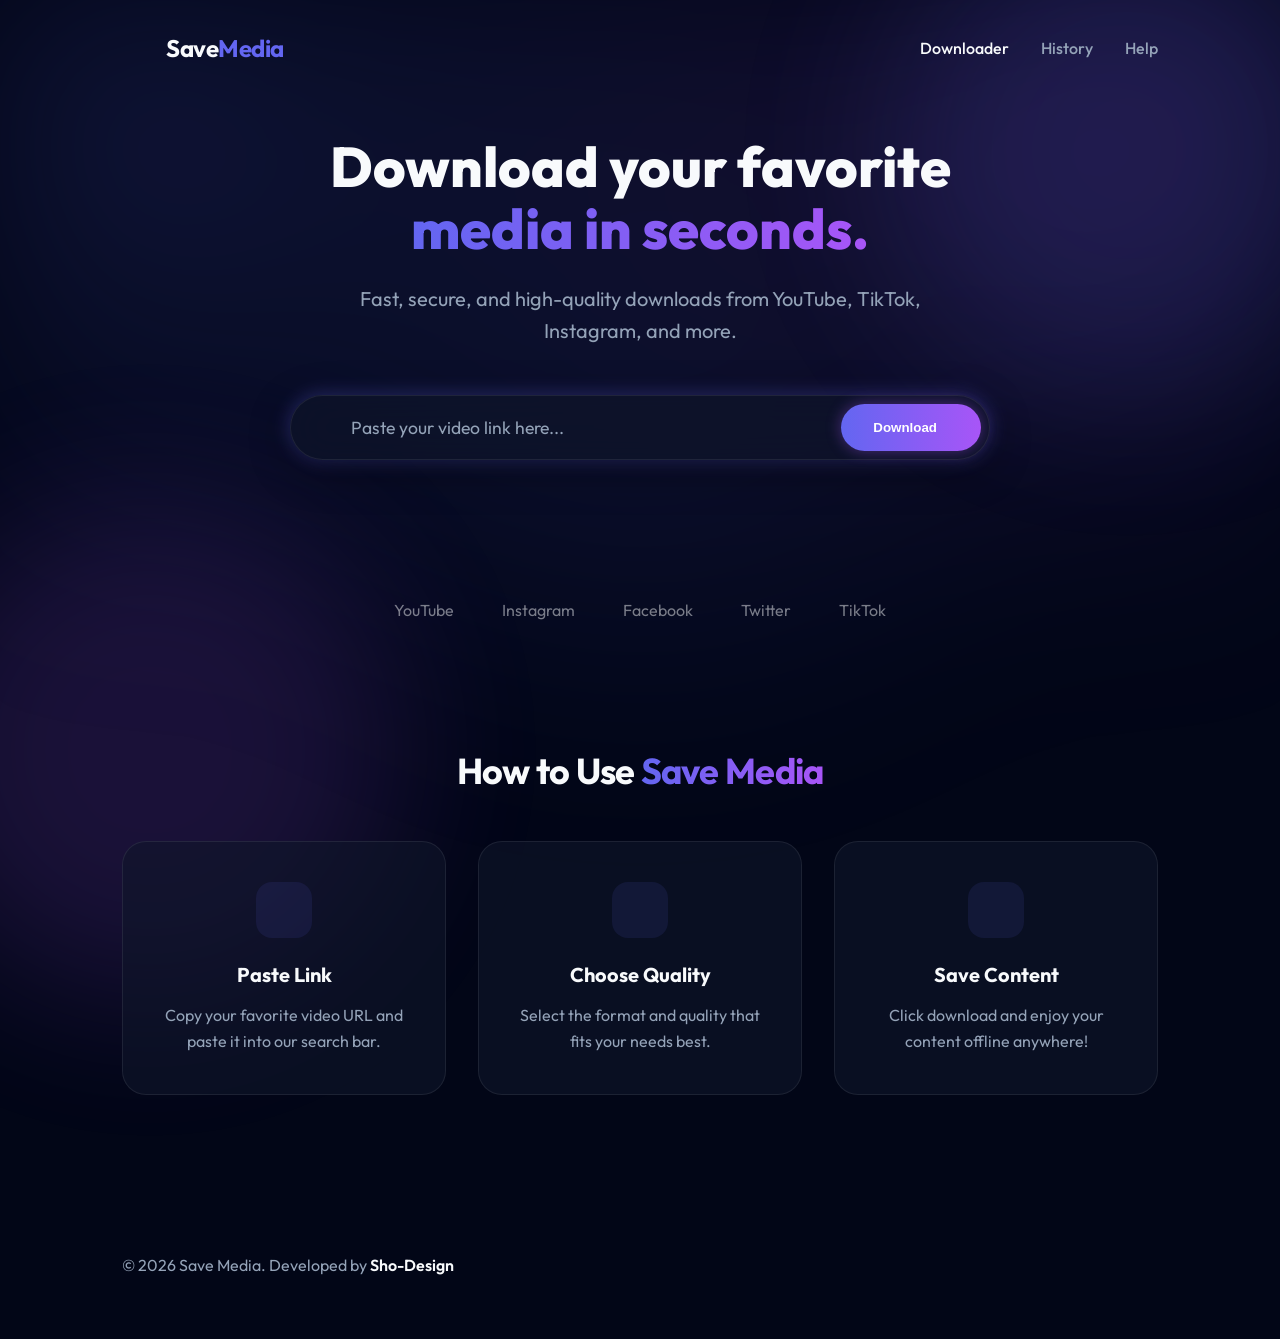
==== commit b9b7e6b3: "feat: complete v2 redesign with glows, reordered sections, and backend integration" ====
--- a/index.html
+++ b/index.html
@@ -4,6 +4,7 @@
     <meta charset="UTF-8">
     <meta name="viewport" content="width=device-width, initial-scale=1.0">
     <title>Save Media v2 | Premium Video Downloader</title>
+    <link rel="icon" href="images/cloud.svg">
     <link rel="preconnect" href="https://fonts.googleapis.com">
     <link rel="preconnect" href="https://fonts.gstatic.com" crossorigin>
     <link href="https://fonts.googleapis.com/css2?family=Outfit:wght@300;400;500;600;700&display=swap" rel="stylesheet">
@@ -14,6 +15,8 @@
 </head>
 <body>
     <div class="mesh-gradient"></div>
+    <div class="glow-blob blob-1"></div>
+    <div class="glow-blob blob-2"></div>
     
     <main class="container">
         <header class="header" data-gsap="fade-down">
@@ -47,8 +50,19 @@
             </div>
         </section>
 
+        <!-- Supported Platforms -->
+        <section class="info-sectionSupported" data-gsap="fade-up" style="padding: 2rem 0; opacity: 0.8;">
+            <div class="platforms-flex">
+                <div class="platform-item"><i data-lucide="youtube"></i><span>YouTube</span></div>
+                <div class="platform-item"><i data-lucide="instagram"></i><span>Instagram</span></div>
+                <div class="platform-item"><i data-lucide="facebook"></i><span>Facebook</span></div>
+                <div class="platform-item"><i data-lucide="twitter"></i><span>Twitter</span></div>
+                <div class="platform-item"><i data-lucide="music-2"></i><span>TikTok</span></div>
+            </div>
+        </section>
+
         <section id="resultsSection" class="results-section" style="display: none;">
-            <div class="result-card glass">
+            <div class="result-card glass" id="resultCard">
                 <div class="result-status" id="resultStatus">
                     <div class="loader-spinner"></div>
                     <span>Analyzing video...</span>
@@ -96,11 +110,33 @@
             </div>
         </section>
 
+        <!-- How It Works Section -->
+        <section class="info-section" data-gsap="fade-up">
+            <h2 class="section-title">How to Use <span class="gradient-text">Save Media</span></h2>
+            <div class="steps-grid">
+                <div class="step-card">
+                    <div class="step-icon"><i data-lucide="copy"></i></div>
+                    <h3>Paste Link</h3>
+                    <p>Copy your favorite video URL and paste it into our search bar.</p>
+                </div>
+                <div class="step-card">
+                    <div class="step-icon"><i data-lucide="settings-2"></i></div>
+                    <h3>Choose Quality</h3>
+                    <p>Select the format and quality that fits your needs best.</p>
+                </div>
+                <div class="step-card">
+                    <div class="step-icon"><i data-lucide="download-cloud"></i></div>
+                    <h3>Save Content</h3>
+                    <p>Click download and enjoy your content offline anywhere!</p>
+                </div>
+            </div>
+        </section>
+
         <footer class="footer">
             <p>&copy; 2026 Save Media. Developed by <a href="#" class="brand-link">Sho-Design</a></p>
             <div class="social-links">
-                <a href="#"><i data-lucide="github"></i></a>
-                <a href="#"><i data-lucide="twitter"></i></a>
+                <a href="https://github.com/Michealshodipo56"><i data-lucide="github"></i></a>
+                <a href="https://x.com/Entity50"><i data-lucide="twitter"></i></a>
                 <a href="#"><i data-lucide="instagram"></i></a>
             </div>
         </footer>
--- a/style.css
+++ b/style.css
@@ -2,12 +2,14 @@
   --primary: #6366f1;
   --primary-hover: #4f46e5;
   --accent: #a855f7;
-  --bg-dark: #0f172a;
-  --card-bg: rgba(30, 41, 59, 0.5);
+  --accent-glow: rgba(168, 85, 247, 0.4);
+  --primary-glow: rgba(99, 102, 241, 0.4);
+  --bg-dark: #020617;
+  --card-bg: rgba(15, 23, 42, 0.6);
   --text-main: #f8fafc;
   --text-muted: #94a3b8;
-  --glass-border: rgba(255, 255, 255, 0.1);
-  --glass-highlight: rgba(255, 255, 255, 0.05);
+  --glass-border: rgba(255, 255, 255, 0.08);
+  --glass-highlight: rgba(255, 255, 255, 0.04);
 }
 
 * {
@@ -24,7 +26,7 @@
   min-height: 100vh;
 }
 
-/* Mesh Gradient Background */
+/* Enhanced Mesh Gradient with Animated Blobs */
 .mesh-gradient {
   position: fixed;
   top: 0;
@@ -32,12 +34,41 @@
   width: 100%;
   height: 100%;
   z-index: -1;
-  background:
-    radial-gradient(at 0% 0%, rgba(99, 102, 241, 0.15) 0px, transparent 50%),
-    radial-gradient(at 100% 0%, rgba(168, 85, 247, 0.15) 0px, transparent 50%),
-    radial-gradient(at 100% 100%, rgba(99, 102, 241, 0.1) 0px, transparent 50%),
-    radial-gradient(at 0% 100%, rgba(168, 85, 247, 0.1) 0px, transparent 50%);
+  background: 
+    radial-gradient(at 0% 0%, rgba(99, 102, 241, 0.2) 0px, transparent 50%),
+    radial-gradient(at 100% 0%, rgba(168, 85, 247, 0.2) 0px, transparent 50%),
+    radial-gradient(at 50% 50%, rgba(99, 102, 241, 0.1) 0px, transparent 50%);
   filter: blur(100px);
+}
+
+.glow-blob {
+  position: fixed;
+  width: 500px;
+  height: 500px;
+  border-radius: 50%;
+  filter: blur(80px);
+  z-index: -1;
+  opacity: 0.15;
+  pointer-events: none;
+  animation: float 20s infinite alternate;
+}
+
+.blob-1 {
+  background: var(--primary);
+  top: -100px;
+  right: -100px;
+}
+
+.blob-2 {
+  background: var(--accent);
+  bottom: -100px;
+  left: -100px;
+  animation-delay: -5s;
+}
+
+@keyframes float {
+  from { transform: translate(0, 0) scale(1); }
+  to { transform: translate(100px, 100px) scale(1.2); }
 }
 
 .container {
@@ -54,7 +85,7 @@
   display: flex;
   justify-content: space-between;
   align-items: center;
-  padding-bottom: 4rem;
+  padding-bottom: 2rem;
 }
 
 .logo {
@@ -99,7 +130,7 @@
 /* Hero */
 .hero {
   text-align: center;
-  padding: 4rem 0;
+  padding: 2.5rem 0 4rem;
 }
 
 .hero-title {
@@ -112,6 +143,7 @@
 .gradient-text {
   background: linear-gradient(90deg, var(--primary), var(--accent));
   -webkit-background-clip: text;
+  background-clip: text;
   -webkit-text-fill-color: transparent;
 }
 
@@ -140,15 +172,17 @@
   display: flex;
   align-items: center;
   gap: 1rem;
-  box-shadow: 0 10px 40px rgba(0, 0, 0, 0.2);
+  box-shadow: 0 10px 40px rgba(0, 0, 0, 0.4), 0 0 20px var(--primary-glow);
   transition:
     border-color 0.3s,
-    transform 0.3s;
+    transform 0.3s,
+    box-shadow 0.3s;
 }
 
 .search-box:focus-within {
-  border-color: rgba(99, 102, 241, 0.4);
+  border-color: rgba(99, 102, 241, 0.6);
   transform: translateY(-2px);
+  box-shadow: 0 15px 50px rgba(0, 0, 0, 0.5), 0 0 30px var(--primary-glow);
 }
 
 .search-icon {
@@ -184,11 +218,13 @@
   transition:
     opacity 0.3s,
     transform 0.2s;
+  box-shadow: 0 0 15px var(--accent-glow);
 }
 
 .premium-btn:hover {
   opacity: 0.9;
   transform: scale(1.02);
+  box-shadow: 0 0 25px var(--accent-glow);
 }
 
 .premium-btn:active {
@@ -218,7 +254,7 @@
   padding: 2.5rem;
   max-width: 900px;
   margin: 0 auto;
-  box-shadow: 0 20px 60px rgba(0, 0, 0, 0.3);
+  box-shadow: 0 20px 60px rgba(0, 0, 0, 0.4), 0 0 40px rgba(15, 23, 42, 0.5);
 }
 
 .result-status {
@@ -421,11 +457,93 @@
   transition:
     transform 0.2s,
     background 0.3s;
+  box-shadow: 0 0 15px var(--primary-glow);
 }
 
 .download-btn-v2:hover {
   background: var(--primary-hover);
   transform: translateY(-2px);
+  box-shadow: 0 0 25px var(--primary-glow);
+}
+
+/* Content Sections */
+.info-section {
+  padding: 6rem 0;
+  text-align: center;
+}
+
+.section-title {
+  font-size: 2.25rem;
+  font-weight: 700;
+  margin-bottom: 3rem;
+  letter-spacing: -0.02em;
+}
+
+.steps-grid {
+  display: grid;
+  grid-template-columns: repeat(3, 1fr);
+  gap: 2rem;
+}
+
+.step-card {
+  background: var(--card-bg);
+  padding: 2.5rem;
+  border-radius: 1.5rem;
+  border: 1px solid var(--glass-border);
+  transition: transform 0.3s, border-color 0.3s;
+}
+
+.step-card:hover {
+  transform: translateY(-5px);
+  border-color: var(--primary);
+}
+
+.step-icon {
+  width: 3.5rem;
+  height: 3.5rem;
+  background: rgba(99, 102, 241, 0.1);
+  color: var(--primary);
+  display: flex;
+  align-items: center;
+  justify-content: center;
+  border-radius: 1rem;
+  margin: 0 auto 1.5rem;
+}
+
+.step-card h3 {
+  font-size: 1.25rem;
+  margin-bottom: 1rem;
+}
+
+.step-card p {
+  color: var(--text-muted);
+  line-height: 1.6;
+}
+
+.platforms-flex {
+  display: flex;
+  justify-content: center;
+  flex-wrap: wrap;
+  gap: 3rem;
+  opacity: 0.6;
+}
+
+.platform-item {
+  display: flex;
+  flex-direction: column;
+  align-items: center;
+  gap: 0.75rem;
+}
+
+.platform-item i {
+  width: 2rem;
+  height: 2rem;
+}
+
+@media (max-width: 768px) {
+  .steps-grid {
+    grid-template-columns: 1fr;
+  }
 }
 
 /* Footer */
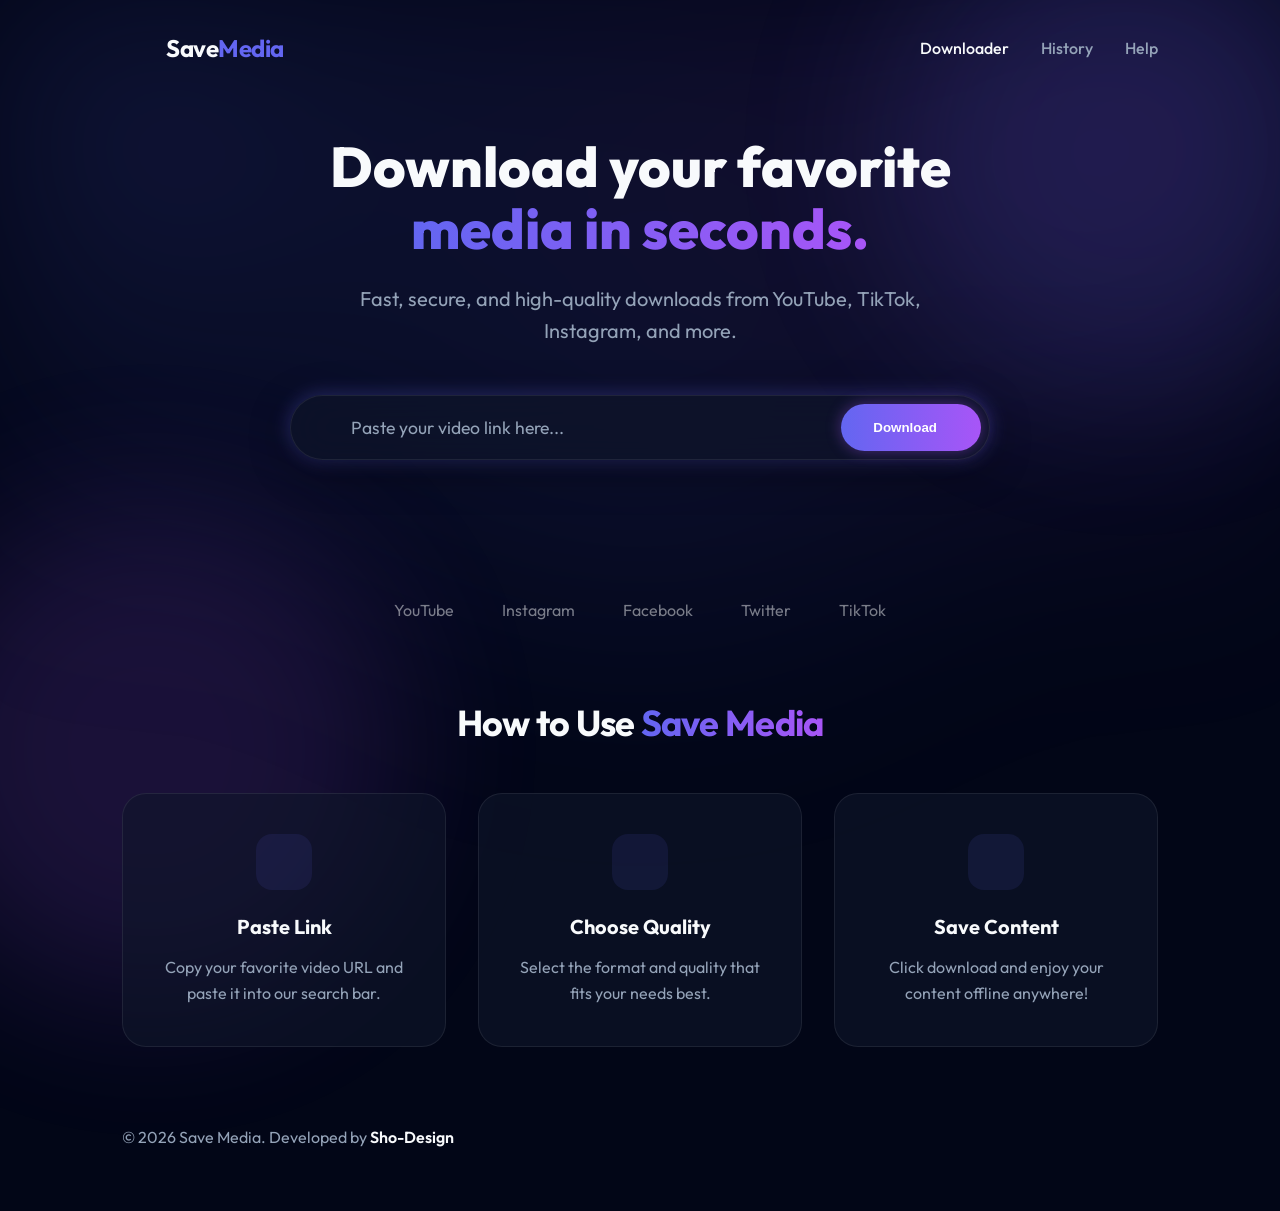
==== commit 8c24c5f5: "spaceing fixed" ====
--- a/index.html
+++ b/index.html
@@ -50,17 +50,6 @@
             </div>
         </section>
 
-        <!-- Supported Platforms -->
-        <section class="info-sectionSupported" data-gsap="fade-up" style="padding: 2rem 0; opacity: 0.8;">
-            <div class="platforms-flex">
-                <div class="platform-item"><i data-lucide="youtube"></i><span>YouTube</span></div>
-                <div class="platform-item"><i data-lucide="instagram"></i><span>Instagram</span></div>
-                <div class="platform-item"><i data-lucide="facebook"></i><span>Facebook</span></div>
-                <div class="platform-item"><i data-lucide="twitter"></i><span>Twitter</span></div>
-                <div class="platform-item"><i data-lucide="music-2"></i><span>TikTok</span></div>
-            </div>
-        </section>
-
         <section id="resultsSection" class="results-section" style="display: none;">
             <div class="result-card glass" id="resultCard">
                 <div class="result-status" id="resultStatus">
@@ -110,6 +99,18 @@
             </div>
         </section>
 
+        <!-- Supported Platforms -->
+        <section class="info-sectionSupported" data-gsap="fade-up" style="padding: 2rem 0; opacity: 0.8;">
+            <div class="platforms-flex">
+                <div class="platform-item"><i data-lucide="youtube"></i><span>YouTube</span></div>
+                <div class="platform-item"><i data-lucide="instagram"></i><span>Instagram</span></div>
+                <div class="platform-item"><i data-lucide="facebook"></i><span>Facebook</span></div>
+                <div class="platform-item"><i data-lucide="twitter"></i><span>Twitter</span></div>
+                <div class="platform-item"><i data-lucide="music-2"></i><span>TikTok</span></div>
+            </div>
+        </section>
+
+
         <!-- How It Works Section -->
         <section class="info-section" data-gsap="fade-up">
             <h2 class="section-title">How to Use <span class="gradient-text">Save Media</span></h2>
--- a/style.css
+++ b/style.css
@@ -242,7 +242,7 @@
 
 /* Results Section */
 .results-section {
-  padding-top: 4rem;
+  padding-top: 1rem;
 }
 
 .result-card {
@@ -468,7 +468,7 @@
 
 /* Content Sections */
 .info-section {
-  padding: 6rem 0;
+  padding: 3rem 0;
   text-align: center;
 }
 
@@ -549,7 +549,7 @@
 /* Footer */
 .footer {
   margin-top: auto;
-  padding: 4rem 0 2rem;
+  padding: 2rem 0 2rem;
   display: flex;
   justify-content: space-between;
   align-items: center;
